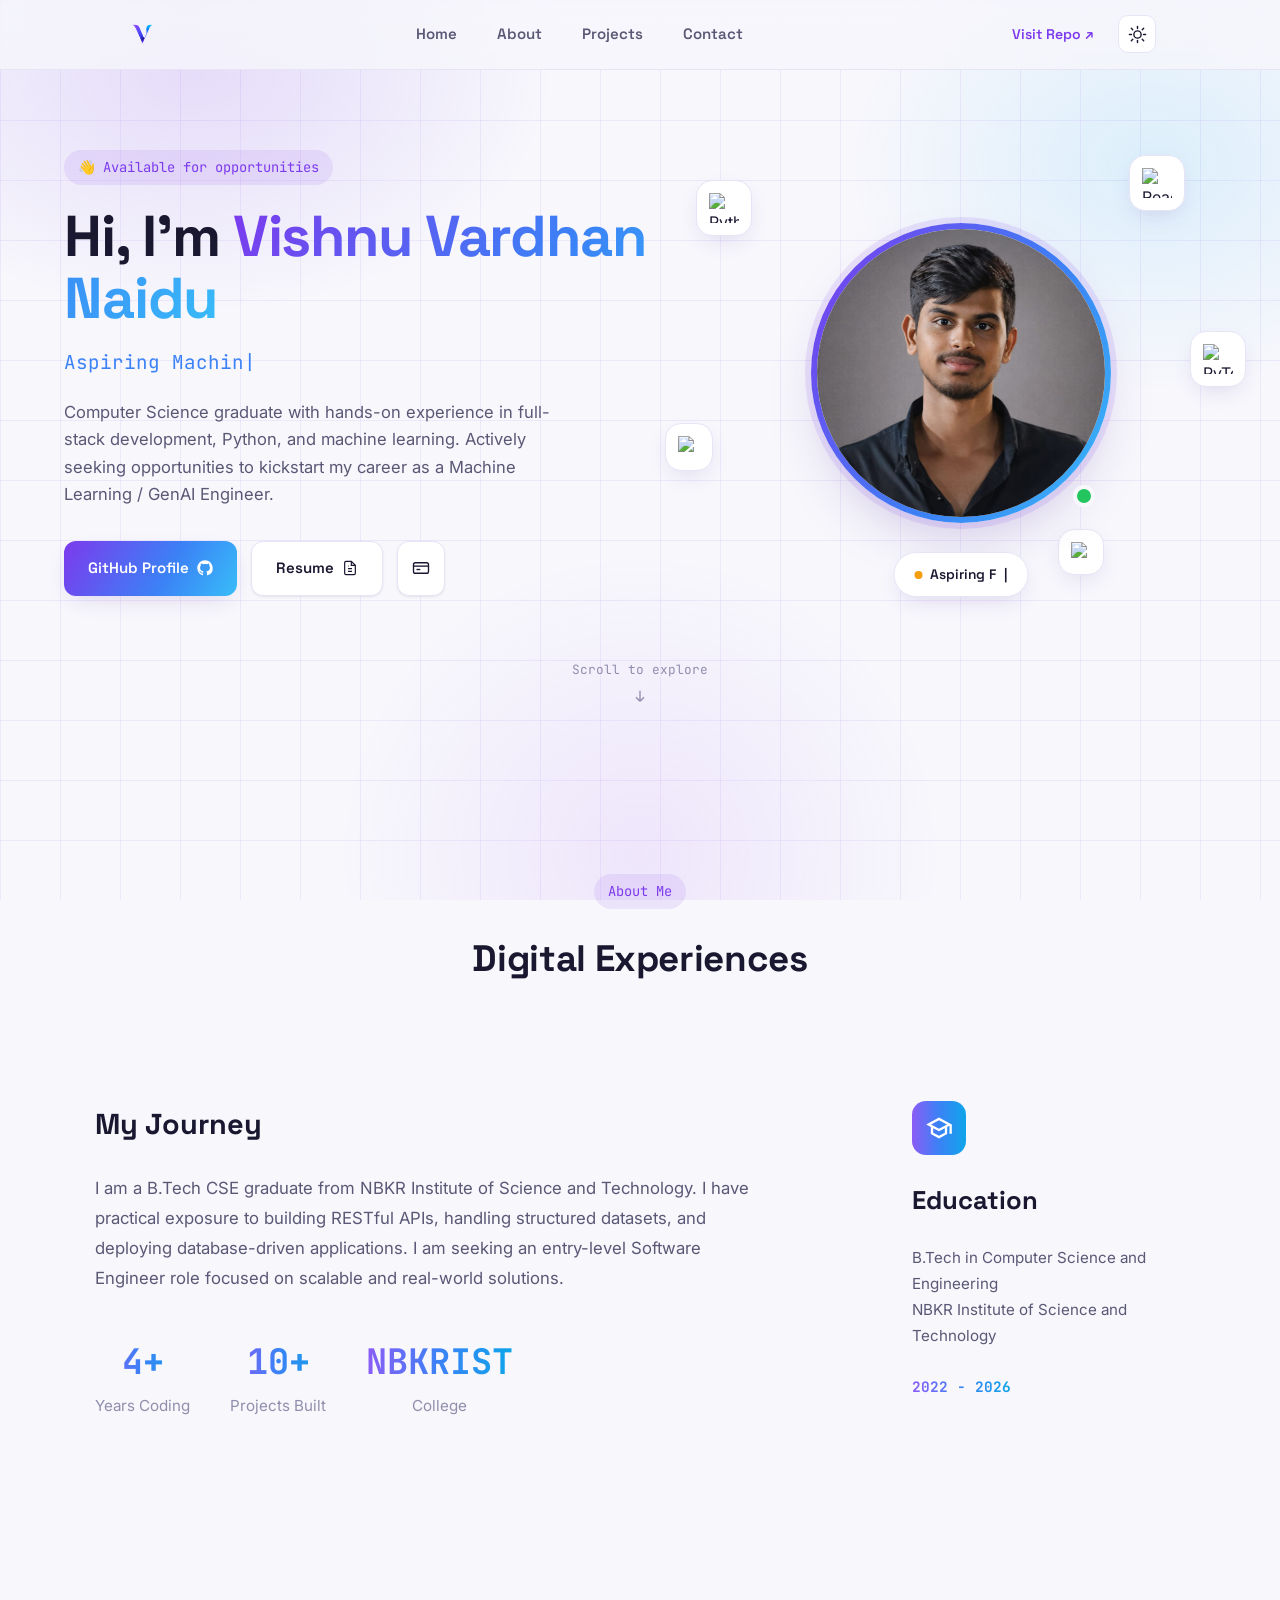
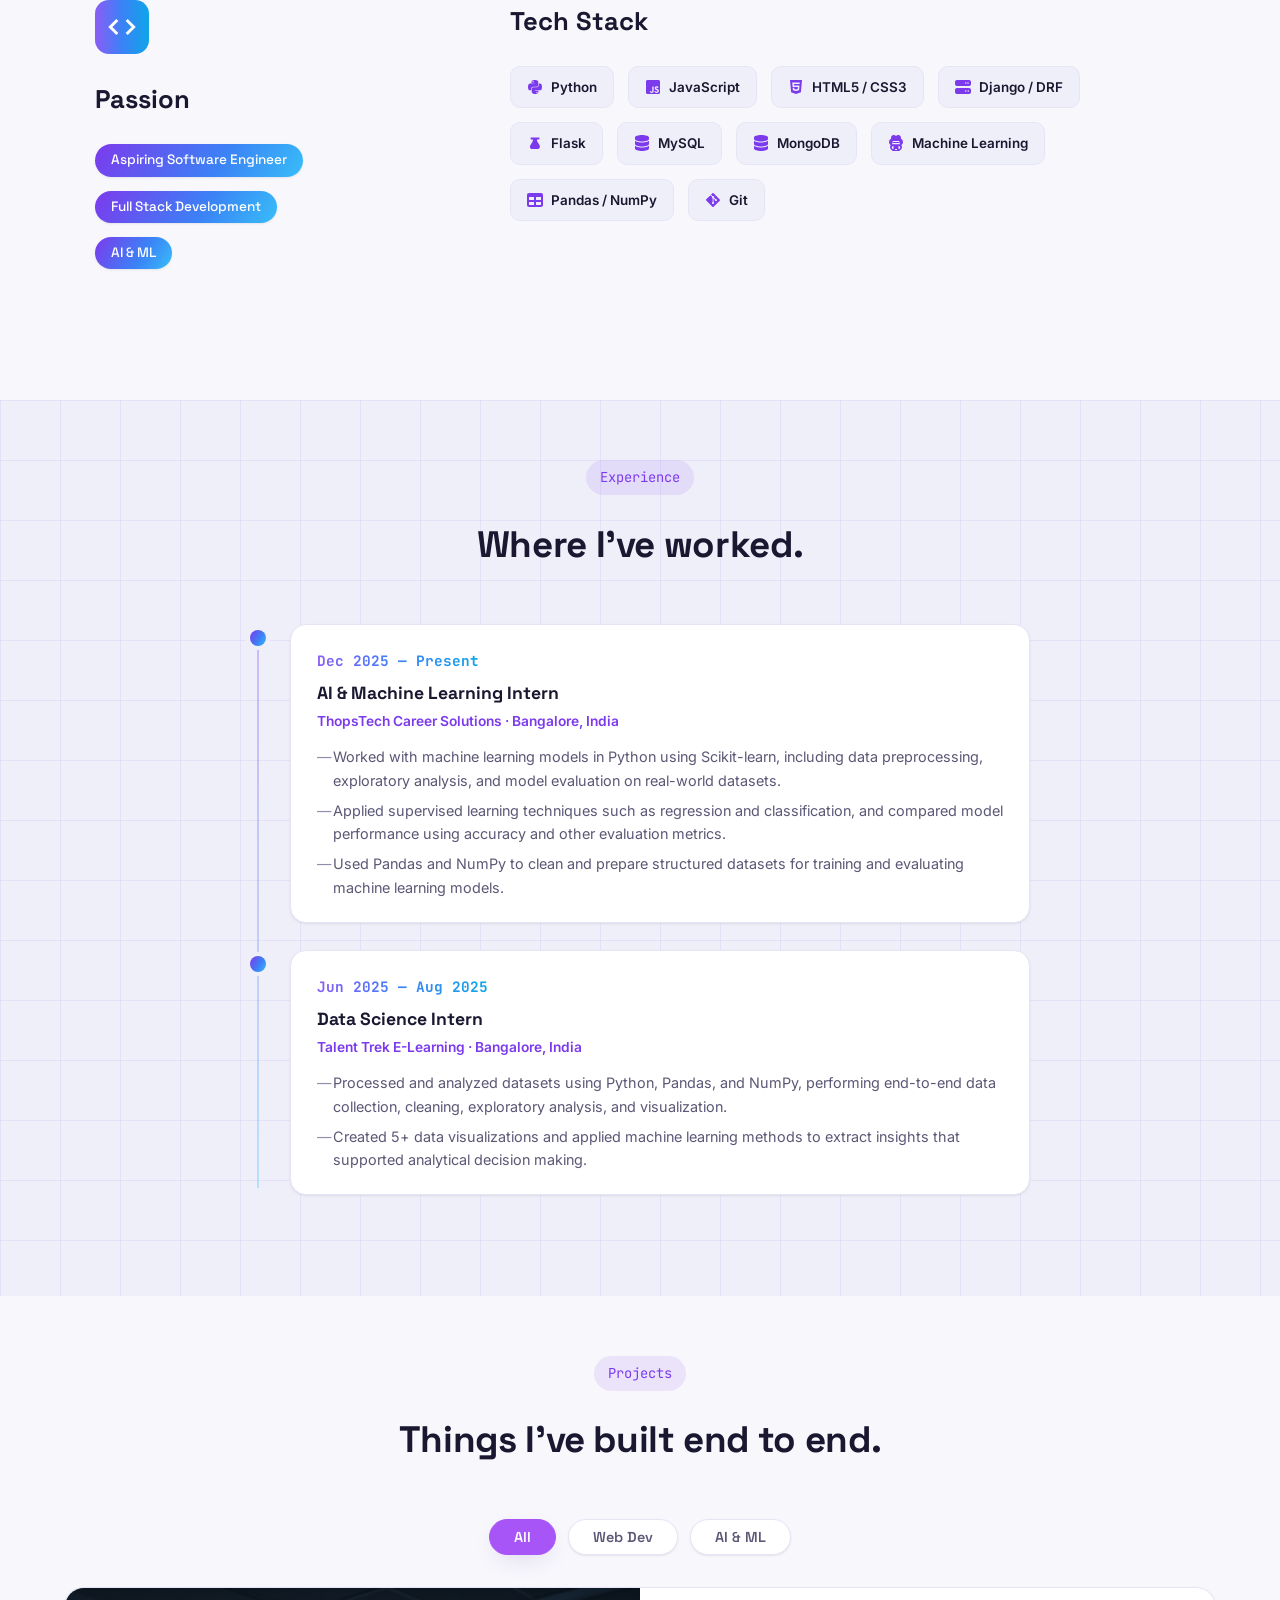
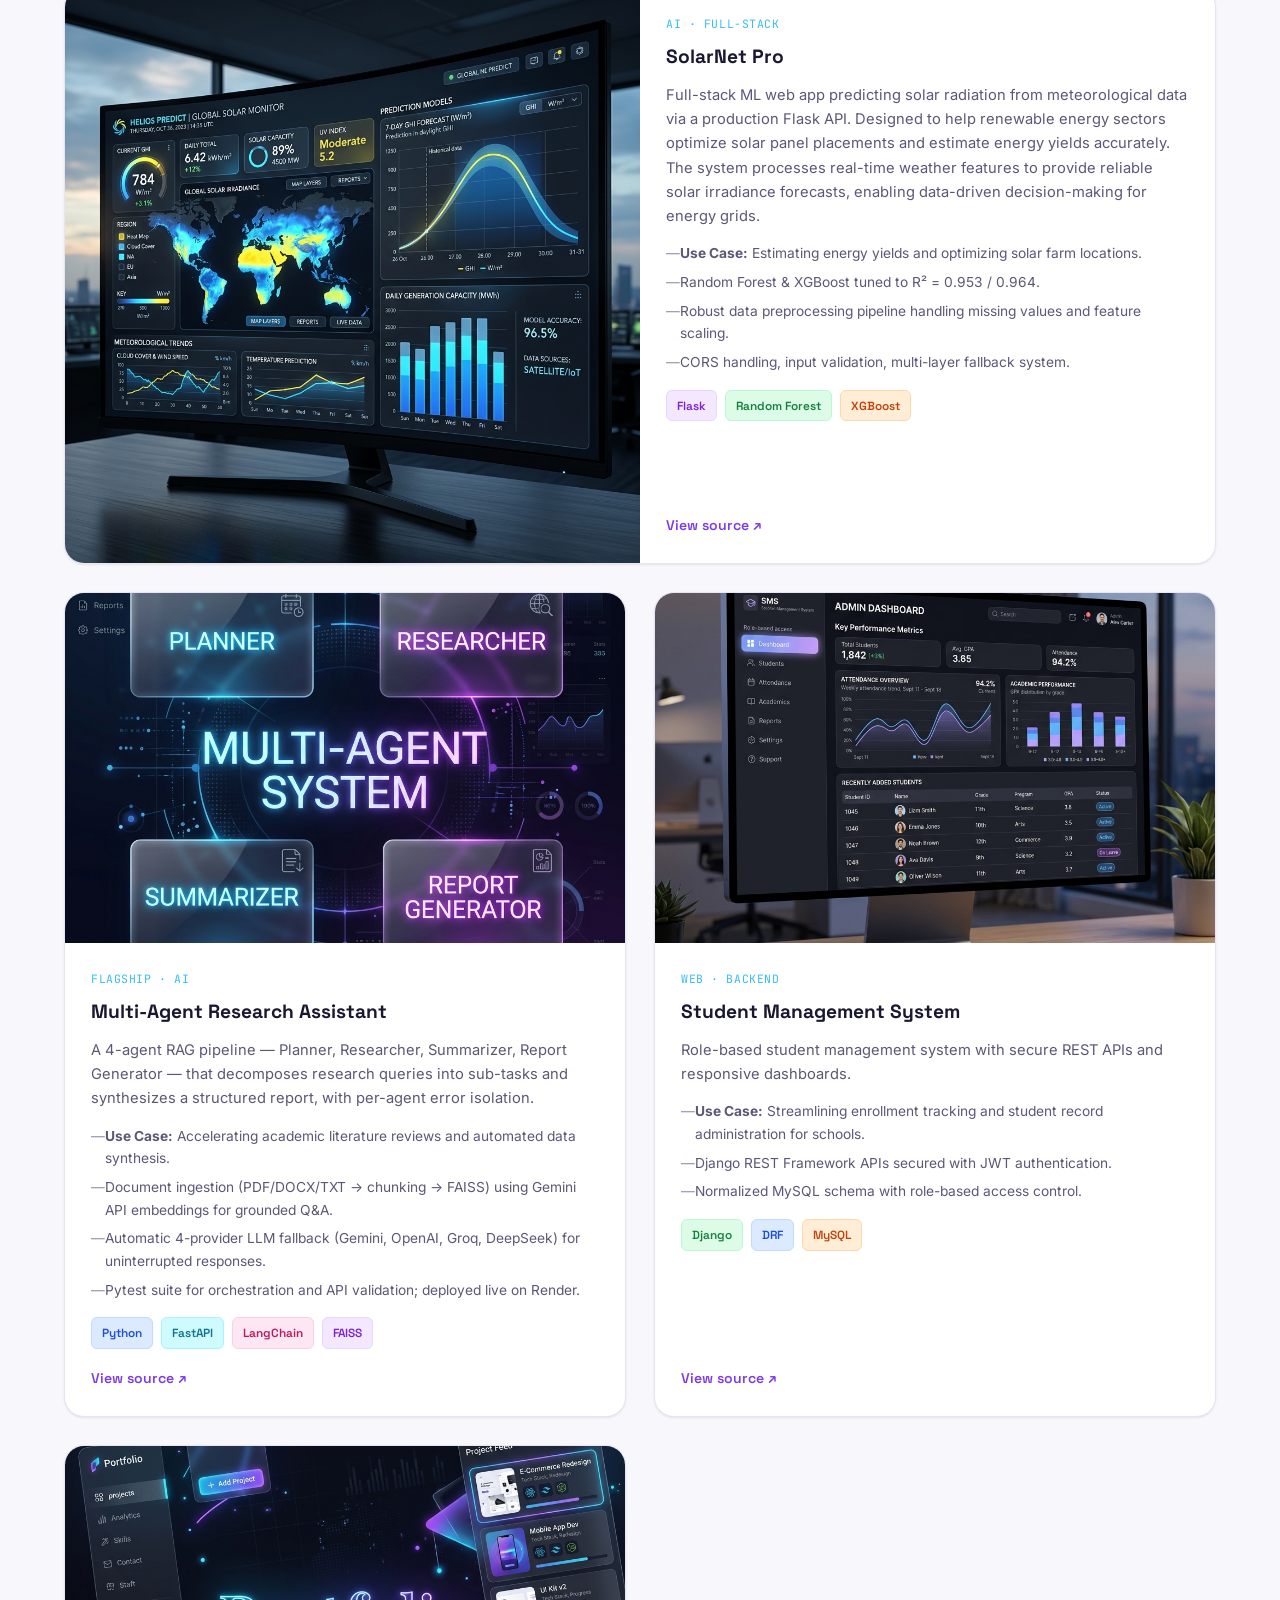
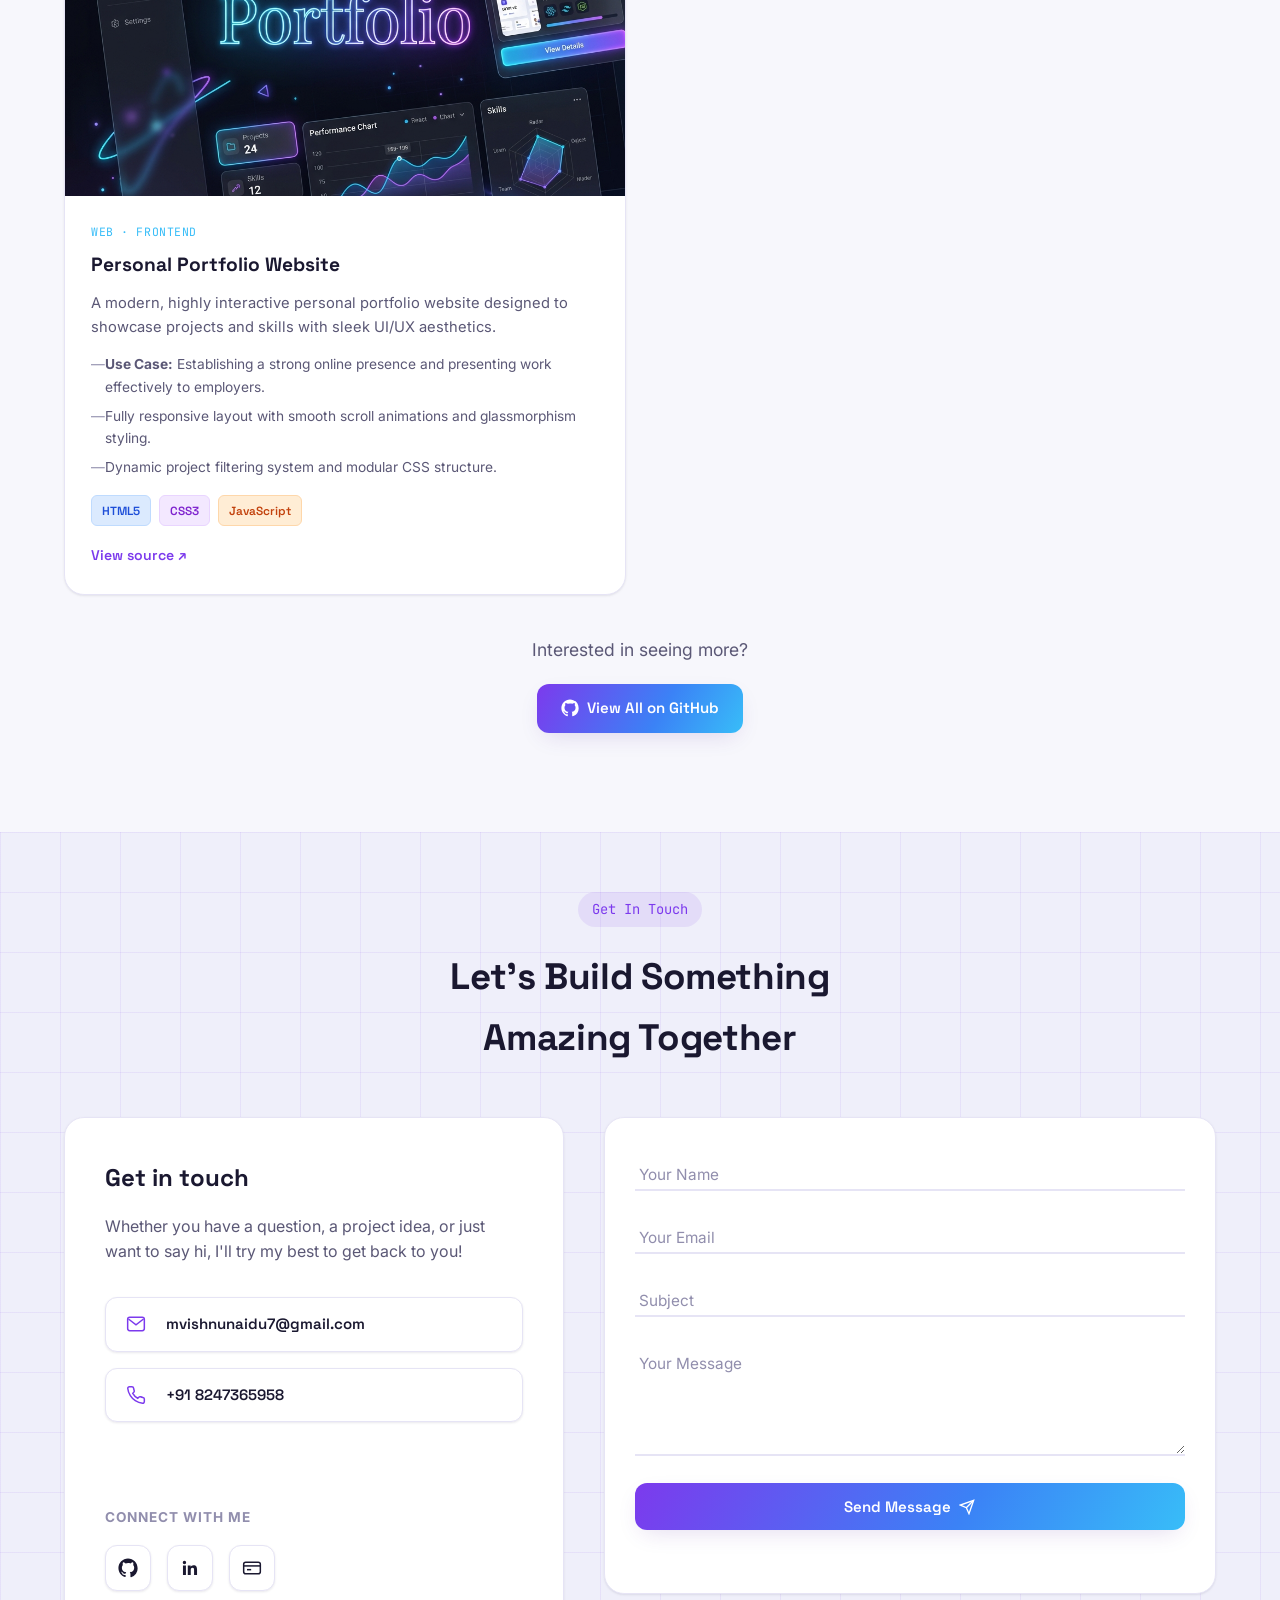
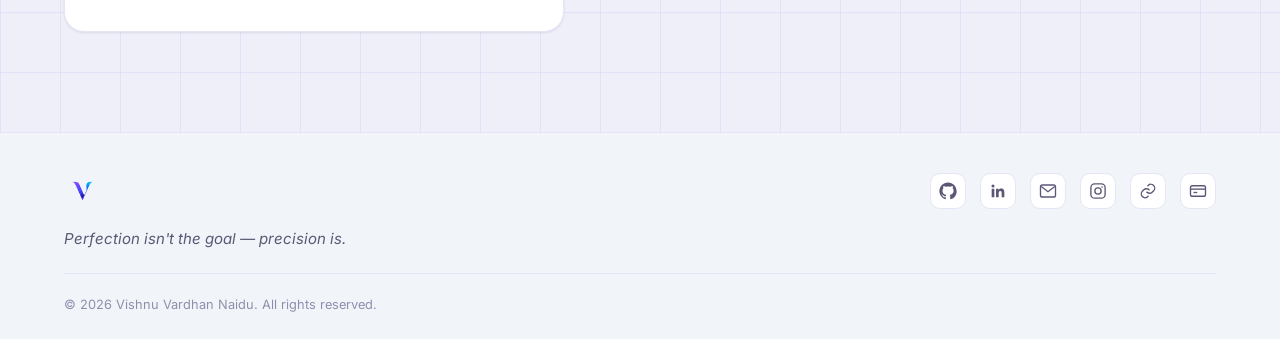
==== index.html @ 61a41e34 "style: aggressively reduce eyebrow tag size on mobile" ====
<!DOCTYPE html>
<html lang="en">
<head>
<meta charset="UTF-8">
<meta name="viewport" content="width=device-width, initial-scale=1.0, maximum-scale=1.0, user-scalable=no, viewport-fit=cover">
<title>Vishnu Vardhan Naidu's Portfolio</title>
<meta name="description" content="Muchinthala Vishnu Vardhan Naidu — B.Tech CSE graduate building applied Machine Learning and Generative AI systems.">
<link rel="icon" href="assets/img/profile.png">
<link rel="preconnect" href="https://fonts.googleapis.com">
<link rel="preconnect" href="https://fonts.gstatic.com" crossorigin>
<link href="https://fonts.googleapis.com/css2?family=Space+Grotesk:wght@500;600;700&family=Inter:wght@400;500;600;700&family=JetBrains+Mono:wght@400;500&display=swap" rel="stylesheet">
<link rel="stylesheet" href="style.css">
</head>
<body>

<!-- ===== INTRO ===== -->
<div id="intro-screen" class="intro-screen">
  <div class="intro-content">
    <img src="assets/img/v_logo.png" alt="V" class="intro-logo">
    <h1 class="intro-text">
      <span>Welcome</span>
      <span>to my</span>
      <span>portfolio.</span>
    </h1>
  </div>
</div>
<div class="mesh-bg" aria-hidden="true"></div>

<!-- ===== NAV ===== -->
<header class="nav" id="nav">
  <div class="nav-inner">
    <a href="#home" class="nav-brand">
      <img src="assets/img/v_logo.png" alt="" class="brand-logo">
    </a>
    <nav class="nav-links" id="navLinks">
      <a href="#home">Home</a>
      <a href="#about">About</a>
      <a href="#projects">Projects</a>
      <a href="#contact">Contact</a>
    </nav>
    <div class="nav-actions">
      <a href="https://github.com/mvishnunaidu" target="_blank" rel="noopener" class="nav-repo">Visit Repo ↗</a>
      <button class="theme-toggle" id="themeToggle" aria-label="Toggle dark mode">
        <svg id="iconSun" viewBox="0 0 24 24" width="19" height="19"><circle cx="12" cy="12" r="4.6" fill="none" stroke="currentColor" stroke-width="1.8"/><g stroke="currentColor" stroke-width="1.8" stroke-linecap="round"><line x1="12" y1="1.8" x2="12" y2="4.4"/><line x1="12" y1="19.6" x2="12" y2="22.2"/><line x1="4.2" y1="4.2" x2="6" y2="6"/><line x1="18" y1="18" x2="19.8" y2="19.8"/><line x1="1.8" y1="12" x2="4.4" y2="12"/><line x1="19.6" y1="12" x2="22.2" y2="12"/><line x1="4.2" y1="19.8" x2="6" y2="18"/><line x1="18" y1="6" x2="19.8" y2="4.2"/></g></svg>
      </button>
      <button class="nav-burger" id="navBurger" aria-label="Toggle menu"><span></span><span></span><span></span></button>
    </div>
  </div>
</header>

<!-- ===== HERO ===== -->
<section class="hero" id="home">
  <div class="hero-inner">
    <div class="hero-copy">
      <p class="eyebrow reveal-left">👋 Available for opportunities</p>
      <h1 class="hero-title reveal-scale">Hi, I'm <span class="grad-text">Vishnu Vardhan<br>Naidu</span></h1>
      <p class="hero-role reveal-left"><span class="typed" id="typedRole"></span><span class="caret">|</span></p>
      <p class="hero-desc reveal-scale">
        Computer Science graduate with hands-on experience in full-stack development,
        Python, and machine learning. Actively seeking opportunities to kickstart my
        career as a Machine Learning / GenAI Engineer.
      </p>
      <div class="hero-actions reveal-scale">
        <a href="https://github.com/mvishnunaidu" target="_blank" rel="noopener" class="btn btn-primary">GitHub Profile <svg viewBox="0 0 24 24" width="16" height="16" fill="currentColor"><path d="M12 .5C5.65.5.5 5.65.5 12c0 5.08 3.29 9.39 7.86 10.91.57.1.78-.25.78-.55 0-.27-.01-1.16-.02-2.1-3.2.7-3.88-1.36-3.88-1.36-.52-1.34-1.28-1.7-1.28-1.7-1.05-.72.08-.7.08-.7 1.16.08 1.77 1.19 1.77 1.19 1.03 1.77 2.7 1.26 3.36.96.1-.75.4-1.26.73-1.55-2.55-.29-5.24-1.28-5.24-5.69 0-1.26.45-2.29 1.19-3.09-.12-.29-.52-1.46.11-3.05 0 0 .97-.31 3.18 1.18a11 11 0 0 1 2.9-.39c.98 0 1.97.13 2.9.39 2.2-1.49 3.17-1.18 3.17-1.18.64 1.59.24 2.76.12 3.05.74.8 1.19 1.83 1.19 3.09 0 4.42-2.69 5.4-5.25 5.68.41.36.78 1.06.78 2.14 0 1.54-.01 2.79-.01 3.17 0 .3.2.66.79.55A10.52 10.52 0 0 0 23.5 12c0-6.35-5.15-11.5-11.5-11.5Z"/></svg></a>
        <a href="assets/vishnu_resume.pdf" target="_blank" rel="noopener" class="btn btn-secondary">Resume <svg viewBox="0 0 24 24" width="16" height="16" fill="none" stroke="currentColor" stroke-width="1.8"><path d="M14 2H6a2 2 0 0 0-2 2v16a2 2 0 0 0 2 2h12a2 2 0 0 0 2-2V8l-6-6Z"/><path d="M14 2v6h6M9 13h6M9 17h6M9 9h1"/></svg></a>
        <a href="assets/nexus-card/index.html" target="_blank" rel="noopener" class="btn btn-ghost" title="Digital contact card">
          <svg viewBox="0 0 24 24" width="18" height="18" fill="none" stroke="currentColor" stroke-width="1.8"><rect x="2" y="5" width="20" height="14" rx="2.5"/><line x1="2" y1="9.5" x2="22" y2="9.5"/><line x1="6" y1="14" x2="11" y2="14"/></svg>
        </a>
      </div>
    </div>

    <div class="hero-visual reveal-right">
      <div class="orbit-icon oi-1" title="Python"><img src="https://cdn.jsdelivr.net/gh/devicons/devicon/icons/python/python-original.svg" alt="Python"></div>
      <div class="orbit-icon oi-2" title="FastAPI"><img src="https://cdn.jsdelivr.net/gh/devicons/devicon/icons/fastapi/fastapi-original.svg" alt="FastAPI"></div>
      <div class="orbit-icon oi-3" title="React"><img src="https://cdn.jsdelivr.net/gh/devicons/devicon/icons/react/react-original.svg" alt="React"></div>
      <div class="orbit-icon oi-4" title="PyTorch"><img src="https://cdn.jsdelivr.net/gh/devicons/devicon/icons/pytorch/pytorch-original.svg" alt="PyTorch"></div>
      <div class="orbit-icon oi-5" title="JavaScript"><img src="https://cdn.jsdelivr.net/gh/devicons/devicon/icons/javascript/javascript-original.svg" alt="JavaScript"></div>

      <div class="photo-ring">
        <div class="photo-frame">
          <img src="assets/img/profile.png" alt="Muchinthala Vishnu Vardhan Naidu">
        </div>
        <span class="status-dot"></span>
      </div>
      <div class="hero-tag">
        <span class="tag-dot"></span> <span id="photoRole">Aspiring ML / GenAI Engineer</span><span class="caret">|</span>
      </div>
    </div>
  </div>
  <a href="#about" class="scroll-cue reveal"><span>Scroll to explore</span><svg viewBox="0 0 24 24" width="16" height="16" fill="none" stroke="currentColor" stroke-width="2"><path d="M12 4v16m0 0-6-6m6 6 6-6"/></svg></a>
</section>

<!-- ===== ABOUT ===== -->
<section class="section" id="about">
  <div class="section-inner" style="max-width: 1200px; padding-top: 10px;">
    <p class="eyebrow reveal-scale center">About Me</p>
    <h2 class="section-title reveal-scale" style="margin-bottom: 80px;">Digital Experiences</h2>

    <!-- Row 1 -->
    <div class="about-bento-row-1">
      
      <!-- My Journey -->
      <div class="reveal-left bento-card">
        <h3 style="font-family: var(--font-display); font-size: 1.8rem; font-weight: 700; margin-bottom: 24px;">My Journey</h3>
        <p style="color: var(--text-muted); line-height: 1.8; margin-bottom: 40px; font-size: 1.05rem;">I am a B.Tech CSE graduate from NBKR Institute of Science and Technology. I have practical exposure to building RESTful APIs, handling structured datasets, and deploying database-driven applications. I am seeking an entry-level Software Engineer role focused on scalable and real-world solutions.</p>
        <div class="journey-stats-flex">
          <div style="text-align: center;">
            <span class="about-gradient-text">4+</span>
            <span style="font-size: .95rem; color: var(--text-faint);">Years Coding</span>
          </div>
          <div style="text-align: center;">
            <span class="about-gradient-text">10+</span>
            <span style="font-size: .95rem; color: var(--text-faint);">Projects Built</span>
          </div>
          <div style="text-align: center;">
            <span class="about-gradient-text">NBKRIST</span>
            <span style="font-size: .95rem; color: var(--text-faint);">College</span>
          </div>
        </div>
      </div>

      <!-- Education -->
      <div class="reveal-right bento-card" style="position: relative;">
        <div class="about-gradient-bg" style="width: 54px; height: 54px; border-radius: 14px; display: flex; align-items: center; justify-content: center; margin-bottom: 24px;">
          <svg viewBox="0 0 24 24" width="28" height="28" fill="currentColor"><path d="M12 3L1 9l4 2.18v6L12 21l7-3.82v-6l2-1.09V17h2V9L12 3zm6.82 6L12 12.72 5.18 9 12 5.28 18.82 9zM17 15.99l-5 2.73-5-2.73v-3.72L12 14.72l5-2.45v3.72z"/></svg>
        </div>
        <h3 style="font-family: var(--font-display); font-size: 1.6rem; font-weight: 700; margin-bottom: 24px;">Education</h3>
        <p style="color: var(--text-muted); line-height: 1.7; margin-bottom: 24px; font-size: .95rem; max-width: 280px;">B.Tech in Computer Science and Engineering<br>NBKR Institute of Science and Technology</p>
        <span style="font-family: var(--font-mono); font-size: .9rem; font-weight: 700; background: linear-gradient(to right, #8B5CF6, #3B82F6, #0EA5E9); -webkit-background-clip: text; -webkit-text-fill-color: transparent; background-clip: text; color: transparent;">2022 - 2026</span>
      </div>

    </div>

    <!-- Row 2 -->
    <div class="about-bento-row-2">
      
      <!-- Passion -->
      <div class="reveal-left bento-card">
        <div class="about-gradient-bg" style="width: 54px; height: 54px; border-radius: 14px; display: flex; align-items: center; justify-content: center; margin-bottom: 24px;">
          <svg viewBox="0 0 24 24" width="28" height="28" fill="none" stroke="currentColor" stroke-width="2.5"><path d="m8 6-6 6 6 6M16 6l6 6-6 6"/></svg>
        </div>
        <h3 style="font-family: var(--font-display); font-size: 1.6rem; font-weight: 700; margin-bottom: 24px;">Passion</h3>
        <div style="display: flex; flex-direction: column; gap: 14px; align-items: flex-start;">
          <span class="passion-tag">Aspiring Software Engineer</span>
          <span class="passion-tag">Full Stack Development</span>
          <span class="passion-tag">AI &amp; ML</span>
        </div>
      </div>

      <!-- Tech Stack -->
      <div class="reveal-right bento-card">
        <h3 style="font-family: var(--font-display); font-size: 1.6rem; font-weight: 700; margin-bottom: 24px;">Tech Stack</h3>
        <div style="display: flex; flex-wrap: wrap; gap: 14px;">
          <span class="tech-badge"><svg viewBox="0 0 448 512" width="16" height="16" fill="currentColor"><path d="M439.8 200.5c-7.7-30.9-22.3-54.2-53.4-54.2h-40.1v47.4c0 36.8-31.2 67.8-66.8 67.8H172.7c-29.2 0-53.4 25-53.4 54.3v101.8c0 29 25.2 46 53.4 54.3 33.8 9.9 66.3 11.7 106.8 0 26.9-7.8 53.4-23.5 53.4-54.3v-40.7H226.2v-13.6h160.2c31.1 0 42.6-21.7 53.4-54.2 11.2-33.5 10.7-65.7 0-108.6zM286.2 404c11.1 0 20.1 9.1 20.1 20.3 0 11.3-9 20.4-20.1 20.4-11 0-20.1-9.2-20.1-20.4 .1-11.3 9.1-20.3 20.1-20.3zM167.8 248.1h106.8c29.7 0 53.4-24.5 53.4-54.3V91.9c0-29-24.4-50.7-53.4-55.6-35.8-5.9-74.7-5.6-106.8 .1-45.2 8-53.4 24.7-53.4 55.6v40.7h106.9v13.6h-147c-31.1 0-58.3 18.7-66.8 54.2-9.8 40.7-10.2 66.1 0 108.6 7.6 31.6 25.7 54.2 56.8 54.2H101v-48.8c0-35.3 30.5-66.4 66.8-66.4zm-6.7-142.6c-11.1 0-20.1-9.1-20.1-20.3 .1-11.3 9-20.4 20.1-20.4 11 0 20.1 9.2 20.1 20.4s-9 20.3-20.1 20.3z"/></svg>Python</span>
          <span class="tech-badge"><svg viewBox="0 0 448 512" width="16" height="16" fill="currentColor"><path d="M400 32H48C21.5 32 0 53.5 0 80v352c0 26.5 21.5 48 48 48h352c26.5 0 48-21.5 48-48V80c0-26.5-21.5-48-48-48zM243.8 381.4c0 43.6-25.6 63.5-62.9 63.5-33.7 0-53.2-17.4-63.2-38.5l34.3-20.7c6.6 11.7 12.6 21.6 27.1 21.6 13.8 0 22.6-5.4 22.6-26.5V237.7h42.1v143.7zm99.6 63.5c-39.1 0-64.4-18.6-76.7-43l34.3-19.8c9 14.7 20.8 25.6 41.5 25.6 17.4 0 28.6-8.7 28.6-20.8 0-14.4-11.4-19.5-30.7-28l-10.5-4.5c-30.4-12.9-50.5-29.2-50.5-63.5 0-31.6 24.1-55.6 61.6-55.6 26.8 0 46 9.3 59.8 33.7L368 290c-7.2-12.9-15-18-27.1-18-12.3 0-20.1 7.8-20.1 18 0 12.6 7.8 17.7 25.9 25.6l10.5 4.5c35.8 15.3 55.9 31 55.9 66.2 0 37.8-29.8 58.6-69.7 58.6z"/></svg>JavaScript</span>
          <span class="tech-badge"><svg viewBox="0 0 384 512" width="16" height="16" fill="currentColor"><path d="M0 32l34.9 395.8L191.5 480l157.6-52.2L384 32H0zm308.2 127.9H124.4l4.1 49.4h175.6l-13.6 148.4-97.9 27v.3h-1.1l-98.7-27.3-6-75.8h47.7L138 320l53.5 14.5 53.7-14.5 6-62.2H84.3L71.5 112.2h241.1l-4.4 47.7z"/></svg>HTML5 / CSS3</span>
          <span class="tech-badge"><svg viewBox="0 0 512 512" width="16" height="16" fill="currentColor"><path d="M64 32C28.7 32 0 60.7 0 96v64c0 35.3 28.7 64 64 64H448c35.3 0 64-28.7 64-64V96c0-35.3-28.7-64-64-64H64zm280 72a24 24 0 1 1 0 48 24 24 0 1 1 0-48zm48 24a24 24 0 1 1 48 0 24 24 0 1 1 -48 0zM64 288c-35.3 0-64 28.7-64 64v64c0 35.3 28.7 64 64 64H448c35.3 0 64-28.7 64-64V352c0-35.3-28.7-64-64-64H64zm280 72a24 24 0 1 1 0 48 24 24 0 1 1 0-48zm56 24a24 24 0 1 1 48 0 24 24 0 1 1 -48 0z"/></svg>Django / DRF</span>
          <span class="tech-badge"><svg viewBox="0 0 448 512" width="16" height="16" fill="currentColor"><path d="M288 144v45.1l82.7 137.9c13.7 22.8 15.6 51 5.3 75.3S347.1 448 320 448H128c-27.1 0-50.6-14.7-60.9-39.7s-8.4-52.5 5.3-75.3L155.2 189.1V144H112c-17.7 0-32-14.3-32-32s14.3-32 32-32h52.8 118.4H336c17.7 0 32 14.3 32 32s-14.3 32-32 32h-48z"/></svg>Flask</span>
          <span class="tech-badge"><svg viewBox="0 0 448 512" width="16" height="16" fill="currentColor"><path d="M448 80v48c0 44.2-100.3 80-224 80S0 172.2 0 128V80C0 35.8 100.3 0 224 0S448 35.8 448 80zM393.2 214.7c20.8-7.4 39.9-16.9 54.8-28.6V288c0 44.2-100.3 80-224 80S0 332.2 0 288V186.1c14.9 11.8 34 21.2 54.8 28.6C99.7 230.7 159.5 240 224 240s124.3-9.3 169.2-25.3zM0 346.1c14.9 11.8 34 21.2 54.8 28.6C99.7 390.7 159.5 400 224 400s124.3-9.3 169.2-25.3c20.8-7.4 39.9-16.9 54.8-28.6V432c0 44.2-100.3 80-224 80S0 476.2 0 432V346.1z"/></svg>MySQL</span>
          <span class="tech-badge"><svg viewBox="0 0 448 512" width="16" height="16" fill="currentColor"><path d="M448 80v48c0 44.2-100.3 80-224 80S0 172.2 0 128V80C0 35.8 100.3 0 224 0S448 35.8 448 80zM393.2 214.7c20.8-7.4 39.9-16.9 54.8-28.6V288c0 44.2-100.3 80-224 80S0 332.2 0 288V186.1c14.9 11.8 34 21.2 54.8 28.6C99.7 230.7 159.5 240 224 240s124.3-9.3 169.2-25.3zM0 346.1c14.9 11.8 34 21.2 54.8 28.6C99.7 390.7 159.5 400 224 400s124.3-9.3 169.2-25.3c20.8-7.4 39.9-16.9 54.8-28.6V432c0 44.2-100.3 80-224 80S0 476.2 0 432V346.1z"/></svg>MongoDB</span>
          <span class="tech-badge"><svg viewBox="0 0 512 512" width="16" height="16" fill="currentColor"><path d="M184 0c30.9 0 58.1 17.3 72 43.1C270 17.3 297.1 0 328 0c48.6 0 88 39.4 88 88c0 11.1-2.1 21.7-5.9 31.5C450.7 135 480 174.9 480 224c0 40-21.8 74.8-54 94.6C437.5 334.3 448 355.9 448 384c0 41.5-22.4 77.8-55.5 96.6C383.1 498.4 360 512 334 512H178c-26 0-49.1-13.6-58.5-31.4C86.4 461.8 64 425.5 64 384c0-28.1 10.5-49.7 22-65.4C53.8 298.8 32 264 32 224c0-49.1 29.3-89 69.9-104.5C98.1 109.7 96 99.1 96 88C96 39.4 135.4 0 184 0zM224 448v32h64V448H224zm-48-96h-8c-26.5 0-48 21.5-48 48s21.5 48 48 48h8V352zm160 0v96h8c26.5 0 48-21.5 48-48s-21.5-48-48-48h-8zm10-128H166c-16.6 0-30 13.4-30 30v42h240v-42c0-16.6-13.4-30-30-30zM368 224c0-17.7-14.3-32-32-32H176c-17.7 0-32 14.3-32 32s14.3 32 32 32H336c17.7 0 32-14.3 32-32z"/></svg>Machine Learning</span>
          <span class="tech-badge"><svg viewBox="0 0 512 512" width="16" height="16" fill="currentColor"><path d="M64 256V160H224v96H64zm0 64H224v96H64V320zm224 96V320H448v96H288zM448 256H288V160H448v96zM64 32C28.7 32 0 60.7 0 96V416c0 35.3 28.7 64 64 64H448c35.3 0 64-28.7 64-64V96c0-35.3-28.7-64-64-64H64z"/></svg>Pandas / NumPy</span>
          <span class="tech-badge"><svg viewBox="0 0 448 512" width="16" height="16" fill="currentColor"><path d="M439.55 236.05L244 40.45a28.87 28.87 0 0 0-40.81 0l-40.66 40.63 51.52 51.52c27.06-9.14 52.68 16.77 43.39 43.68l49.66 49.66c34.23-11.8 61.18 31 35.47 56.69-26.49 26.49-70.21-2.87-56-37.34L240.22 199v121.85c25.3 12.54 22.26 41.85 9.08 55a34.34 34.34 0 0 1-48.55 0c-17.57-17.6-11.07-46.91 11.25-56v-123c-20.8-8.51-24.6-30.74-18.64-45L142.57 101 8.45 235.14a28.86 28.86 0 0 0 0 40.81l195.61 195.6a28.86 28.86 0 0 0 40.8 0l194.69-194.69a28.86 28.86 0 0 0 0-40.81z"/></svg>Git</span>
        </div>
      </div>

    </div>
  </div>
</section>

<!-- ===== EXPERIENCE ===== -->
<section class="section section-alt" id="experience" style="padding-top: 60px;">
  <div class="section-inner">
    <p class="eyebrow reveal-scale center">Experience</p>
    <h2 class="section-title reveal-scale center">Where I've worked.</h2>
    <div class="timeline">
      <div class="timeline-item reveal-left">
        <div class="timeline-dot"></div>
        <div class="timeline-card">
          <span class="timeline-when">Dec 2025 — Present</span>
          <h3>AI &amp; Machine Learning Intern</h3>
          <p class="timeline-org">ThopsTech Career Solutions · Bangalore, India</p>
          <ul>
            <li>Worked with machine learning models in Python using Scikit-learn, including data preprocessing, exploratory analysis, and model evaluation on real-world datasets.</li>
            <li>Applied supervised learning techniques such as regression and classification, and compared model performance using accuracy and other evaluation metrics.</li>
            <li>Used Pandas and NumPy to clean and prepare structured datasets for training and evaluating machine learning models.</li>
          </ul>
        </div>
      </div>
      <div class="timeline-item reveal-right">
        <div class="timeline-dot"></div>
        <div class="timeline-card">
          <span class="timeline-when">Jun 2025 — Aug 2025</span>
          <h3>Data Science Intern</h3>
          <p class="timeline-org">Talent Trek E-Learning · Bangalore, India</p>
          <ul>
            <li>Processed and analyzed datasets using Python, Pandas, and NumPy, performing end-to-end data collection, cleaning, exploratory analysis, and visualization.</li>
            <li>Created 5+ data visualizations and applied machine learning methods to extract insights that supported analytical decision making.</li>
          </ul>
        </div>
      </div>
    </div>
  </div>
</section>

<!-- ===== PROJECTS ===== -->
<section class="section" id="projects" style="padding-top: 60px;">
  <div class="section-inner">
    <p class="eyebrow reveal-scale center">Projects</p>
    <h2 class="section-title reveal-scale center">Things I've built end to end.</h2>

    <div class="project-filters reveal-scale center" style="display: flex; justify-content: center; gap: 12px; margin-bottom: 32px;">
      <button class="filter-btn active" data-filter="all">All</button>
      <button class="filter-btn" data-filter="web">Web Dev</button>
      <button class="filter-btn" data-filter="ai">AI & ML</button>
    </div>

    <div class="project-grid compact-mobile">
      <div class="project-card reveal-scale featured" data-category="ai" id="solarnet-card">
        <div class="project-media"><img src="assets/projects/solarnet.png" alt="SolarNet Pro" loading="lazy"></div>
        <div class="project-body">
          <span class="project-tag">ai · full-stack</span>
          <h3>SolarNet Pro</h3>
          <p>Full-stack ML web app predicting solar radiation from meteorological data via a production Flask API. Designed to help renewable energy sectors optimize solar panel placements and estimate energy yields accurately. The system processes real-time weather features to provide reliable solar irradiance forecasts, enabling data-driven decision-making for energy grids.</p>
          <ul class="project-points">
            <li><strong>Use Case:</strong> Estimating energy yields and optimizing solar farm locations.</li>
            <li>Random Forest &amp; XGBoost tuned to R² = 0.953 / 0.964.</li>
            <li>Robust data preprocessing pipeline handling missing values and feature scaling.</li>
            <li>CORS handling, input validation, multi-layer fallback system.</li>
          </ul>
          <div class="project-stack"><span class="skill-purple">Flask</span><span class="skill-green">Random Forest</span><span class="skill-orange">XGBoost</span></div>
          <a href="https://github.com/mvishnunaidu/SolarNet_Pro.git" target="_blank" rel="noopener" class="project-link">View source ↗</a>
        </div>
      </div>

      <div class="project-card reveal-scale" data-category="ai">
        <div class="project-media"><img src="assets/projects/multiagent.png" alt="Multi-Agent Research Assistant" loading="lazy"></div>
        <div class="project-body">
          <span class="project-tag">flagship · ai</span>
          <h3>Multi-Agent Research Assistant</h3>
          <p>A 4-agent RAG pipeline — Planner, Researcher, Summarizer, Report Generator — that decomposes research queries into sub-tasks and synthesizes a structured report, with per-agent error isolation.</p>
          <ul class="project-points">
            <li><strong>Use Case:</strong> Accelerating academic literature reviews and automated data synthesis.</li>
            <li>Document ingestion (PDF/DOCX/TXT → chunking → FAISS) using Gemini API embeddings for grounded Q&amp;A.</li>
            <li>Automatic 4-provider LLM fallback (Gemini, OpenAI, Groq, DeepSeek) for uninterrupted responses.</li>
            <li>Pytest suite for orchestration and API validation; deployed live on Render.</li>
          </ul>
          <div class="project-stack"><span class="skill-blue">Python</span><span class="skill-cyan">FastAPI</span><span class="skill-pink">LangChain</span><span class="skill-purple">FAISS</span></div>
          <a href="https://github.com/mvishnunaidu/multi-agent-research-assistant.git" target="_blank" rel="noopener" class="project-link">View source ↗</a>
        </div>
      </div>

      <div class="project-card reveal-scale" data-category="web">
        <div class="project-media"><img src="assets/projects/student.png" alt="Student Management System" loading="lazy"></div>
        <div class="project-body">
          <span class="project-tag">web · backend</span>
          <h3>Student Management System</h3>
          <p>Role-based student management system with secure REST APIs and responsive dashboards.</p>
          <ul class="project-points">
            <li><strong>Use Case:</strong> Streamlining enrollment tracking and student record administration for schools.</li>
            <li>Django REST Framework APIs secured with JWT authentication.</li>
            <li>Normalized MySQL schema with role-based access control.</li>
          </ul>
          <div class="project-stack"><span class="skill-green">Django</span><span class="skill-blue">DRF</span><span class="skill-orange">MySQL</span></div>
          <a href="https://github.com/mvishnunaidu/student-management-system.git" target="_blank" rel="noopener" class="project-link">View source ↗</a>
        </div>
      </div>

      <div class="project-card reveal-scale" data-category="web">
        <div class="project-media"><img src="assets/projects/portfolio.png" alt="Personal Portfolio" loading="lazy"></div>
        <div class="project-body">
          <span class="project-tag">web · frontend</span>
          <h3>Personal Portfolio Website</h3>
          <p>A modern, highly interactive personal portfolio website designed to showcase projects and skills with sleek UI/UX aesthetics.</p>
          <ul class="project-points">
            <li><strong>Use Case:</strong> Establishing a strong online presence and presenting work effectively to employers.</li>
            <li>Fully responsive layout with smooth scroll animations and glassmorphism styling.</li>
            <li>Dynamic project filtering system and modular CSS structure.</li>
          </ul>
          <div class="project-stack"><span class="skill-blue">HTML5</span><span class="skill-purple">CSS3</span><span class="skill-orange">JavaScript</span></div>
          <a href="https://github.com/mvishnunaidu/portfolio-vishnu" target="_blank" rel="noopener" class="project-link">View source ↗</a>
        </div>
      </div>
    </div>
    
    <div class="view-more-container">
      <button id="viewMoreProjectsBtn" class="btn btn-secondary">View More Projects <svg viewBox="0 0 24 24" width="16" height="16" fill="none" stroke="currentColor" stroke-width="2"><path d="M6 9l6 6 6-6"/></svg></button>
    </div>

    <div class="projects-more reveal-scale center" style="margin-top: 40px; text-align: center;">
      <p style="color: var(--text-muted); font-size: 1.1rem; margin-bottom: 20px;">Interested in seeing more?</p>
      <a href="https://github.com/mvishnunaidu" target="_blank" rel="noopener" class="btn btn-primary" style="padding: 12px 24px; border-radius: 12px; font-weight: 600;">
        <svg viewBox="0 0 24 24" width="18" height="18" fill="currentColor"><path d="M12 .5C5.65.5.5 5.65.5 12c0 5.08 3.29 9.39 7.86 10.91.57.1.78-.25.78-.55 0-.27-.01-1.16-.02-2.1-3.2.7-3.88-1.36-3.88-1.36-.52-1.34-1.28-1.7-1.28-1.7-1.05-.72.08-.7.08-.7 1.16.08 1.77 1.19 1.77 1.19 1.03 1.77 2.7 1.26 3.36.96.1-.75.4-1.26.73-1.55-2.55-.29-5.24-1.28-5.24-5.69 0-1.26.45-2.29 1.19-3.09-.12-.29-.52-1.46.11-3.05 0 0 .97-.31 3.18 1.18a11 11 0 0 1 2.9-.39c.98 0 1.97.13 2.9.39 2.2-1.49 3.17-1.18 3.17-1.18.64 1.59.24 2.76.12 3.05.74.8 1.19 1.83 1.19 3.09 0 4.42-2.69 5.4-5.25 5.68.41.36.78 1.06.78 2.14 0 1.54-.01 2.79-.01 3.17 0 .3.2.66.79.55A10.52 10.52 0 0 0 23.5 12c0-6.35-5.15-11.5-11.5-11.5Z"/></svg>
        View All on GitHub
      </a>
    </div>
  </div>
</section>


<!-- ===== CONTACT ===== -->
<section class="section section-alt section-contact" id="contact" style="padding-top: 60px;">
  <div class="section-inner">
    <p class="eyebrow reveal-scale center">Get In Touch</p>
    <h2 class="section-title reveal-scale center">Let’s Build Something<br>Amazing Together</h2>

    <div class="contact-layout">
      <div class="contact-info-col reveal-left bento-card" style="display: flex; flex-direction: column; justify-content: space-between; padding: 40px; height: 100%;">
        <div>
          <h3 style="font-family: var(--font-display); font-size: 1.5rem; margin-bottom: 16px;">Get in touch</h3>
          <p style="color: var(--text-muted); margin-bottom: 32px; line-height: 1.6;">Whether you have a question, a project idea, or just want to say hi, I'll try my best to get back to you!</p>
          <div class="contact-actions" style="gap: 16px; width: 100%;">
            <a href="mailto:mvishnunaidu7@gmail.com" class="btn btn-secondary" style="width: 100%; justify-content: flex-start; padding: 14px 20px;">
              <svg viewBox="0 0 24 24" width="20" height="20" fill="none" stroke="currentColor" stroke-width="1.8" style="margin-right: 12px; color: var(--violet);"><rect x="2" y="4" width="20" height="16" rx="2.5"/><path d="m3 6 9 7 9-7"/></svg>
              mvishnunaidu7@gmail.com
            </a>
            <a href="tel:+918247365958" class="btn btn-secondary" style="width: 100%; justify-content: flex-start; padding: 14px 20px;">
              <svg viewBox="0 0 24 24" width="20" height="20" fill="none" stroke="currentColor" stroke-width="1.8" style="margin-right: 12px; color: var(--violet);"><path d="M22 16.92v3a2 2 0 0 1-2.18 2 19.79 19.79 0 0 1-8.63-3.07 19.5 19.5 0 0 1-6-6 19.79 19.79 0 0 1-3.07-8.67A2 2 0 0 1 4.11 2h3a2 2 0 0 1 2 1.72 12.84 12.84 0 0 0 .7 2.81 2 2 0 0 1-.45 2.11L8.09 9.91a16 16 0 0 0 6 6l1.27-1.27a2 2 0 0 1 2.11-.45 12.84 12.84 0 0 0 2.81.7A2 2 0 0 1 22 16.92z"/></svg>
              +91 8247365958
            </a>
          </div>
        </div>
        
        <div style="margin-top: 40px;">
          <h4 style="font-size: .85rem; text-transform: uppercase; letter-spacing: 1px; color: var(--text-faint); margin-bottom: 16px;">Connect with me</h4>
          <div class="contact-socials" style="gap: 16px; flex-wrap: wrap;">
            <a href="https://github.com/mvishnunaidu" target="_blank" rel="noopener" class="btn btn-ghost" style="padding: 12px; border-radius: 12px;" aria-label="GitHub">
              <svg viewBox="0 0 24 24" width="20" height="20" fill="currentColor"><path d="M12 .5C5.65.5.5 5.65.5 12c0 5.08 3.29 9.39 7.86 10.91.57.1.78-.25.78-.55 0-.27-.01-1.16-.02-2.1-3.2.7-3.88-1.36-3.88-1.36-.52-1.34-1.28-1.7-1.28-1.7-1.05-.72.08-.7.08-.7 1.16.08 1.77 1.19 1.77 1.19 1.03 1.77 2.7 1.26 3.36.96.1-.75.4-1.26.73-1.55-2.55-.29-5.24-1.28-5.24-5.69 0-1.26.45-2.29 1.19-3.09-.12-.29-.52-1.46.11-3.05 0 0 .97-.31 3.18 1.18a11 11 0 0 1 2.9-.39c.98 0 1.97.13 2.9.39 2.2-1.49 3.17-1.18 3.17-1.18.64 1.59.24 2.76.12 3.05.74.8 1.19 1.83 1.19 3.09 0 4.42-2.69 5.4-5.25 5.68.41.36.78 1.06.78 2.14 0 1.54-.01 2.79-.01 3.17 0 .3.2.66.79.55A10.52 10.52 0 0 0 23.5 12c0-6.35-5.15-11.5-11.5-11.5Z"/></svg>
            </a>
            <a href="https://linkedin.com/in/vishnu-muchinthala" target="_blank" rel="noopener" class="btn btn-ghost" style="padding: 12px; border-radius: 12px;" aria-label="LinkedIn">
              <svg viewBox="0 0 24 24" width="20" height="20" fill="currentColor"><path d="M20.45 20.45h-3.56v-5.57c0-1.33-.03-3.04-1.85-3.04-1.86 0-2.14 1.45-2.14 2.94v5.67H9.34V9h3.41v1.56h.05c.48-.9 1.64-1.85 3.38-1.85 3.61 0 4.28 2.38 4.28 5.47v6.27ZM5.34 7.43a2.06 2.06 0 1 1 0-4.12 2.06 2.06 0 0 1 0 4.12ZM7.12 20.45H3.56V9h3.56v11.45Z"/></svg>
            </a>
            <a href="assets/nexus-card/index.html" target="_blank" rel="noopener" class="btn btn-ghost" style="padding: 12px; border-radius: 12px;" aria-label="Digital Card">
              <svg viewBox="0 0 24 24" width="20" height="20" fill="none" stroke="currentColor" stroke-width="1.8"><rect x="2" y="5" width="20" height="14" rx="2.5"/><line x1="2" y1="9.5" x2="22" y2="9.5"/><line x1="6" y1="14" x2="11" y2="14"/></svg>
            </a>
          </div>
        </div>
      </div>

      <form class="contact-form reveal-right" id="contactForm">
        <div class="form-group">
          <input type="text" name="name" id="cf-name" placeholder=" " required>
          <label for="cf-name">Your Name</label>
        </div>
        <div class="form-group">
          <input type="email" name="email" id="cf-email" placeholder=" " required>
          <label for="cf-email">Your Email</label>
        </div>
        <div class="form-group">
          <input type="text" name="subject" id="cf-subject" placeholder=" " required>
          <label for="cf-subject">Subject</label>
        </div>
        <div class="form-group">
          <textarea name="message" id="cf-message" placeholder=" " rows="5" required></textarea>
          <label for="cf-message">Your Message</label>
        </div>
        <button type="submit" class="btn btn-primary contact-form-submit">
          Send Message
          <svg viewBox="0 0 24 24" width="16" height="16" fill="none" stroke="currentColor" stroke-width="2"><path d="m22 2-7 20-4-9-9-4Z"/><path d="M22 2 11 13"/></svg>
        </button>
        <p class="contact-form-note" id="cfNote"></p>
      </form>
    </div>
  </div>
</section>

<footer class="footer">
  <div class="section-inner footer-top">
    <div class="footer-brand">
      <img src="assets/img/v_logo.png" alt="" class="footer-logo">
    </div>
    <div class="footer-socials">
      <a href="https://github.com/mvishnunaidu" target="_blank" rel="noopener" aria-label="GitHub">
        <svg viewBox="0 0 24 24" width="18" height="18" fill="currentColor"><path d="M12 .5C5.65.5.5 5.65.5 12c0 5.08 3.29 9.39 7.86 10.91.57.1.78-.25.78-.55 0-.27-.01-1.16-.02-2.1-3.2.7-3.88-1.36-3.88-1.36-.52-1.34-1.28-1.7-1.28-1.7-1.05-.72.08-.7.08-.7 1.16.08 1.77 1.19 1.77 1.19 1.03 1.77 2.7 1.26 3.36.96.1-.75.4-1.26.73-1.55-2.55-.29-5.24-1.28-5.24-5.69 0-1.26.45-2.29 1.19-3.09-.12-.29-.52-1.46.11-3.05 0 0 .97-.31 3.18 1.18a11 11 0 0 1 2.9-.39c.98 0 1.97.13 2.9.39 2.2-1.49 3.17-1.18 3.17-1.18.64 1.59.24 2.76.12 3.05.74.8 1.19 1.83 1.19 3.09 0 4.42-2.69 5.4-5.25 5.68.41.36.78 1.06.78 2.14 0 1.54-.01 2.79-.01 3.17 0 .3.2.66.79.55A10.52 10.52 0 0 0 23.5 12c0-6.35-5.15-11.5-11.5-11.5Z"/></svg>
      </a>
      <a href="https://linkedin.com/in/vishnu-muchinthala" target="_blank" rel="noopener" aria-label="LinkedIn">
        <svg viewBox="0 0 24 24" width="18" height="18" fill="currentColor"><path d="M20.45 20.45h-3.56v-5.57c0-1.33-.03-3.04-1.85-3.04-1.86 0-2.14 1.45-2.14 2.94v5.67H9.34V9h3.41v1.56h.05c.48-.9 1.64-1.85 3.38-1.85 3.61 0 4.28 2.38 4.28 5.47v6.27ZM5.34 7.43a2.06 2.06 0 1 1 0-4.12 2.06 2.06 0 0 1 0 4.12ZM7.12 20.45H3.56V9h3.56v11.45Z"/></svg>
      </a>
      <a href="mailto:mvishnunaidu7@gmail.com" aria-label="Email">
        <svg viewBox="0 0 24 24" width="18" height="18" fill="none" stroke="currentColor" stroke-width="1.8"><rect x="2" y="4" width="20" height="16" rx="2.5"/><path d="m3 6 9 7 9-7"/></svg>
      </a>
      <a href="https://www.instagram.com/m_vishnunaidu" target="_blank" rel="noopener" aria-label="Instagram">
        <svg viewBox="0 0 24 24" width="18" height="18" fill="none" stroke="currentColor" stroke-width="1.8"><rect x="2.5" y="2.5" width="19" height="19" rx="5"/><circle cx="12" cy="12" r="4.2"/><circle cx="17.4" cy="6.6" r="1.1" fill="currentColor" stroke="none"/></svg>
      </a>
      <a href="https://linktr.ee/mvishnunaidu7" target="_blank" rel="noopener" aria-label="Linktree">
        <svg viewBox="0 0 24 24" width="18" height="18" fill="none" stroke="currentColor" stroke-width="1.8"><path d="M10 13a5 5 0 0 0 7.54.54l2-2a5 5 0 0 0-7.07-7.07l-1.14 1.13"/><path d="M14 11a5 5 0 0 0-7.54-.54l-2 2a5 5 0 0 0 7.07 7.07l1.14-1.13"/></svg>
      </a>
      <a href="assets/nexus-card/index.html" target="_blank" rel="noopener" aria-label="Digital Card">
        <svg viewBox="0 0 24 24" width="18" height="18" fill="none" stroke="currentColor" stroke-width="1.8"><rect x="2" y="5" width="20" height="14" rx="2.5"/><line x1="2" y1="9.5" x2="22" y2="9.5"/><line x1="6" y1="14" x2="11" y2="14"/></svg>
      </a>
    </div>
  </div>
  <div class="section-inner">
    <p class="footer-tagline">Perfection isn't the goal — precision is.</p>
  </div>
  <div class="section-inner footer-bottom">
    <span>© 2026 Vishnu Vardhan Naidu. All rights reserved.</span>
  </div>
</footer>

<script src="script.js"></script>
</body>
</html>
---- style.css ----
/* ============================================================
   TOKENS
   ============================================================ */
:root{
  --bg: #F7F7FC;
  --bg-soft: #EFEFFA;
  --surface: #FFFFFF;
  --border: #E6E4F5;
  --text: #1A1830;
  --text-muted: #5B5876;
  --text-faint: #918EAD;

  --violet: #7C3AED;
  --violet-2: #A855F7;
  --blue: #3B82F6;
  --cyan: #38BDF8;
  --grad: linear-gradient(120deg, var(--violet), var(--blue) 60%, var(--cyan));

  --shadow-sm: 0 1px 2px rgba(30, 20, 60, .04), 0 1px 3px rgba(30,20,60,.06);
  --shadow-md: 0 8px 24px -8px rgba(76, 29, 149, .18);
  --shadow-lg: 0 24px 60px -20px rgba(76, 29, 149, .28);

  --font-display: 'Space Grotesk', system-ui, sans-serif;
  --font-body: 'Inter', system-ui, sans-serif;
  --font-mono: 'JetBrains Mono', ui-monospace, monospace;
  --grid-line: rgba(124, 58, 237, 0.08);

  --max-w: 1160px;
  --pad: clamp(20px, 5vw, 64px);
}

html[data-theme="dark"]{
  --bg: #0E0B1A;
  --bg-soft: #14101F;
  --surface: #191428;
  --border: #2B2440;
  --text: #F1EFFB;
  --text-muted: #ACA7C8;
  --text-faint: #6F6A8C;
  --grid-line: rgba(255, 255, 255, 0.04);
  --shadow-sm: 0 1px 2px rgba(0,0,0,.3);
  --shadow-md: 0 8px 24px -8px rgba(124, 58, 237, .35);
  --shadow-lg: 0 24px 60px -20px rgba(124, 58, 237, .5);
}

*{ box-sizing: border-box; -webkit-tap-highlight-color: transparent; }
html{ scroll-behavior: smooth; -webkit-text-size-adjust: 100%; overflow-x: hidden; }
body{
  margin:0; background: var(--bg); color: var(--text);
  font-family: var(--font-body); font-size: 16px; line-height: 1.65;
  -webkit-font-smoothing: antialiased; overflow-x: hidden;
  transition: background .35s ease, color .35s ease;
}
a{ color:inherit; text-decoration:none; }
ul{ margin:0; padding:0; list-style:none; }
img{ max-width:100%; display:block; }
a, button{ touch-action: manipulation; }
::selection{ background: var(--violet); color:#fff; }
a:focus-visible, button:focus-visible{ outline: 2px solid var(--violet); outline-offset: 3px; border-radius:2px; }

@media (prefers-reduced-motion: reduce){
  html{ scroll-behavior:auto; }
  *{ animation-duration:.001ms !important; animation-iteration-count:1 !important; transition-duration:.001ms !important; }
}

.mesh-bg{
  position: fixed; inset:0; z-index:-1; pointer-events:none;
  background:
    linear-gradient(to right, var(--grid-line) 1px, transparent 1px),
    linear-gradient(to bottom, var(--grid-line) 1px, transparent 1px),
    radial-gradient(600px 400px at 15% 8%, rgba(124,58,237,.14), transparent 60%),
    radial-gradient(500px 380px at 90% 18%, rgba(56,189,248,.14), transparent 60%),
    radial-gradient(500px 500px at 50% 95%, rgba(168,85,247,.10), transparent 60%);
  background-size: 60px 60px, 60px 60px, 100% 100%, 100% 100%, 100% 100%;
}

.reveal, .reveal-left, .reveal-right, .reveal-scale { 
  opacity:0; 
  transition: opacity 0.8s ease, transform 0.8s cubic-bezier(0.2, 0.8, 0.2, 1); 
  will-change: opacity, transform;
}
.reveal { transform: translateY(40px); }
.reveal-left { transform: translateX(-40px); }
.reveal-right { transform: translateX(40px); }
.reveal-scale { transform: scale(0.92) translateY(30px); }

.reveal.in, .reveal-left.in, .reveal-right.in, .reveal-scale.in { 
  opacity:1; transform:none; 
}

/* Project Read More Button (Hidden on Desktop) */
.read-more-btn { display: none; }

/* ============================================================
   INTRO SCREEN
   ============================================================ */
.intro-screen {
  position: fixed; inset: 0; z-index: 9999;
  background: radial-gradient(circle at center, #1F1840 0%, #090712 100%);
  display: flex; align-items: center; justify-content: center;
  transition: transform 0.6s cubic-bezier(0.77, 0, 0.175, 1), opacity 0.6s ease;
}
.intro-screen.hidden {
  opacity: 0; pointer-events: none; transform: translateY(-100%);
}
.intro-content {
  display: flex; flex-direction: column; align-items: center; gap: 24px;
}
.intro-logo {
  height: 68px; opacity: 0;
  animation: intro-logo-spin 0.8s cubic-bezier(0.34, 1.56, 0.64, 1) forwards;
}
@keyframes intro-logo-spin {
  0% { transform: scale(0.3) rotate(-360deg) translateY(40px); opacity: 0; }
  100% { transform: scale(1) rotate(0deg) translateY(0); opacity: 1; }
}

.intro-text {
  font-family: var(--font-display); font-size: clamp(2rem, 5vw, 4rem); font-weight: 700;
  display: flex; gap: 12px; overflow: hidden; color: #FFFFFF;
}
.intro-text span {
  display: inline-block; transform: translateY(100%); opacity: 0;
  animation: intro-slide-up 0.5s cubic-bezier(0.2, 0.8, 0.2, 1) forwards;
}
.intro-text span:nth-child(1) { animation-delay: 0.1s; }
.intro-text span:nth-child(2) { animation-delay: 0.2s; }
.intro-text span:nth-child(3) { color: #A855F7; animation-delay: 0.3s; }

@keyframes intro-slide-up {
  to { transform: translateY(0); opacity: 1; }
}

/* ============================================================
   NAV
   ============================================================ */
.nav{
  position: fixed; top:0; left:0; right:0; z-index:500;
  background: color-mix(in srgb, var(--bg) 78%, transparent);
  -webkit-backdrop-filter: blur(14px); backdrop-filter: blur(14px);
  border-bottom: 1px solid var(--border);
  transition: transform 0.3s cubic-bezier(0.2, 0.8, 0.2, 1);
}
.nav-inner{
  max-width: var(--max-w); margin:0 auto; padding: 14px var(--pad);
  padding-left: max(var(--pad), env(safe-area-inset-left));
  padding-right: max(var(--pad), env(safe-area-inset-right));
  display:flex; align-items:center; justify-content:space-between; gap:20px;
}
.brand-logo{ height: 36px; width:auto; }
.nav-links{ display:flex; gap: 8px; }
.nav-links a{
  font-family: var(--font-display); font-weight:600; font-size:.94rem;
  color: var(--text-muted); padding: 8px 16px; border-radius: 10px;
  transition: background .2s, color .2s;
}
.nav-links a:hover{ background: var(--bg-soft); color: var(--text); }
.nav-actions{ display:flex; align-items:center; gap:10px; }
.nav-repo{
  font-family: var(--font-display); font-weight:600; font-size:.88rem;
  color: var(--violet); padding: 8px 14px; white-space:nowrap;
}
.theme-toggle{
  width:38px; height:38px; border-radius:10px; border:1px solid var(--border);
  background: var(--surface); color: var(--text); cursor:pointer;
  display:flex; align-items:center; justify-content:center;
  transition: border-color .2s, transform .2s;
}
.theme-toggle:hover{ border-color: var(--violet); transform: rotate(20deg); }
.nav-burger{ display:none; background:none; border:none; cursor:pointer; padding:8px; }
.nav-burger span{ display:block; width:22px; height:2px; background:var(--text); margin:4px 0; border-radius:2px; }

/* ============================================================
   HERO
   ============================================================ */
.hero{
  position:relative; padding: 150px var(--pad) 60px;
  max-width: 1320px; margin:0 auto;
  display:flex; flex-direction:column; align-items:center;
}
.hero-inner{
  display:grid; grid-template-columns: 1.15fr 1fr; gap: 56px; align-items:center;
  width:100%;
}
.eyebrow{
  font-family: var(--font-mono); font-size:.86rem; color: var(--violet);
  background: color-mix(in srgb, var(--violet) 10%, transparent);
  display:inline-block; padding: 6px 14px; border-radius: 999px; margin: 0 0 20px;
}
.eyebrow.center{ display:block; width:fit-content; margin-left:auto; margin-right:auto; }
.hero-title{
  font-family: var(--font-display); font-weight:700; font-size: clamp(2.3rem, 5vw, 3.6rem);
  line-height:1.08; letter-spacing:-.02em; margin: 0 0 18px;
}
.grad-text{ background: var(--grad); -webkit-background-clip:text; background-clip:text; color:transparent; }
.hero-role{
  font-family: var(--font-mono); font-size: clamp(1rem, 2vw, 1.2rem); color: var(--blue);
  margin: 0 0 20px; min-height: 1.6em;
}
.caret{ animation: blink 1s step-end infinite; }
@keyframes blink{ 50%{ opacity:0; } }
.hero-desc{ color: var(--text-muted); max-width: 52ch; margin: 0 0 32px; font-size: 1.04rem; }
.hero-actions{ display:flex; gap:14px; flex-wrap:wrap; }

.btn{
  font-family: var(--font-display); font-weight:600; font-size:.94rem;
  padding: 14px 24px; border-radius: 12px;
  display:inline-flex; align-items:center; gap:8px;
  transition: transform .2s ease, box-shadow .2s ease, background .2s ease, border-color .2s ease;
}
.btn-primary{ background: var(--grad); color:#fff; box-shadow: var(--shadow-md); }
.btn-primary:hover{ transform: translateY(-3px); box-shadow: var(--shadow-lg); }
.btn-secondary{ background: var(--surface); color: var(--text); border: 1px solid var(--border); box-shadow: var(--shadow-sm); }
.btn-secondary:hover{ transform: translateY(-3px); border-color: var(--violet); }
.btn-ghost{
  background: var(--surface); border: 1px solid var(--border); color: var(--text);
  padding: 14px; box-shadow: var(--shadow-sm);
}
.btn-ghost:hover{ border-color: var(--violet); color: var(--violet); transform: translateY(-3px); }

/* ---- hero visual: orbit icons + glowing photo ---- */
.hero-visual{ position:relative; display:flex; align-items:center; justify-content:center; min-height: 420px; }
.photo-ring{
  position:relative; width: 300px; height:300px; border-radius:50%;
  padding: 6px; background: var(--grad);
  box-shadow: 0 0 0 6px color-mix(in srgb, var(--violet) 12%, transparent), var(--shadow-lg);
  animation: ring-pulse 4s ease-in-out infinite;
}
@keyframes ring-pulse{
  0%,100%{ box-shadow: 0 0 0 6px color-mix(in srgb, var(--violet) 12%, transparent), var(--shadow-lg); }
  50%{ box-shadow: 0 0 0 14px color-mix(in srgb, var(--violet) 6%, transparent), var(--shadow-lg); }
}
.photo-frame{ width:100%; height:100%; border-radius:50%; overflow:hidden; background: var(--surface); }
.photo-frame img{ width:100%; height:100%; object-fit:cover; object-position: center top; }
.status-dot{
  position:absolute; bottom: 16px; right: 16px; width:22px; height:22px; border-radius:50%;
  background: #22C55E; border: 4px solid var(--bg);
}
.hero-tag{
  position:absolute; bottom: -14px; left:50%; transform: translateX(-50%);
  background: var(--surface); border:1px solid var(--border); box-shadow: var(--shadow-md);
  padding: 10px 20px; border-radius: 999px; font-family: var(--font-display); font-weight:600;
  font-size:.86rem; white-space:nowrap; display:flex; align-items:center; gap:8px;
}
.tag-dot{ width:8px; height:8px; border-radius:50%; background:#F59E0B; }

.orbit-icon{
  position:absolute; width:56px; height:56px; border-radius:16px;
  background: var(--surface); border:1px solid var(--border); box-shadow: var(--shadow-md);
  display:flex; align-items:center; justify-content:center; padding:12px;
  animation: float 5s ease-in-out infinite;
}
.orbit-icon img{ width:100%; height:100%; object-fit:contain; }
.oi-1{ top: 4%;  left: -2%;  animation-delay: 0s; }
.oi-2{ top: 62%; left: -8%;  animation-delay: .6s; width:48px; height:48px; }
.oi-3{ top: -2%; right: 6%;  animation-delay: 1.2s; }
.oi-4{ top: 40%; right: -6%; animation-delay: 1.8s; }
.oi-5{ bottom: 2%; right: 22%; animation-delay: 2.4s; width:46px; height:46px; }
@keyframes float{
  0%,100%{ transform: translateY(0); }
  50%{ transform: translateY(-14px); }
}

.scroll-cue{
  margin-top: 64px; display:flex; flex-direction:column; align-items:center; gap:8px;
  font-family: var(--font-mono); font-size:.8rem; color: var(--text-faint);
  animation: bob 2s ease-in-out infinite;
}
@keyframes bob{ 0%,100%{ transform:translateY(0); } 50%{ transform:translateY(6px); } }

/* ============================================================
   SECTIONS
   ============================================================ */
.section{ padding: 100px var(--pad); }
.view-more-container { display: none; }
.section-alt{
  background:
    linear-gradient(to right, var(--grid-line) 1px, transparent 1px),
    linear-gradient(to bottom, var(--grid-line) 1px, transparent 1px),
    var(--bg-soft);
  background-size: 60px 60px, 60px 60px, 100% 100%;
}
.section-inner{ max-width: var(--max-w); margin:0 auto; }
.section-title{
  font-family: var(--font-display); font-weight:700; font-size: clamp(1.7rem, 3.2vw, 2.3rem);
  letter-spacing:-.01em; margin: 0 0 48px; text-align:center;
}

/* ---- about ---- */
.about-grid{ display:grid; grid-template-columns: 1.2fr 1fr; gap: 32px; margin-bottom: 64px; }
.about-card{
  background: var(--surface); border:1px solid var(--border); border-radius: 20px;
  padding: 32px; box-shadow: var(--shadow-sm);
}
.about-card p{ color: var(--text-muted); margin:0 0 16px; }
.about-card p:last-child{ margin-bottom:0; }
.about-stats{ display:grid; grid-template-columns: 1fr 1fr; gap:20px; }
.stat-card{
  background: var(--surface); border:1px solid var(--border); border-radius:16px;
  padding: 22px; box-shadow: var(--shadow-sm); text-align:center;
}
.stat-num{
  display:block; font-family: var(--font-display); font-weight:700; font-size:1.9rem;
  background: var(--grad); -webkit-background-clip:text; background-clip:text; color:transparent;
}
.stat-num small{ font-size:1rem; color: var(--text-faint); -webkit-text-fill-color: var(--text-faint); }
.stat-label{ display:block; margin-top:8px; font-size:.82rem; color: var(--text-muted); }

.stack-heading{ font-family: var(--font-display); font-size:1.2rem; text-align:center; margin: 0 0 28px; }
.stack-grid{ display:grid; grid-template-columns: repeat(4,1fr); gap: 24px; }
.stack-col{
  background: var(--surface); border:1px solid var(--border); border-radius:16px; padding: 20px;
  box-shadow: var(--shadow-sm);
}
.stack-col h4{
  font-family: var(--font-display); font-size:.9rem; color: var(--violet); margin: 0 0 14px;
}
.tag-list{ display:flex; flex-wrap:wrap; gap:8px; }
.tag-list li{
  font-size:.8rem; color: var(--text-muted); background: var(--bg-soft);
  border:1px solid var(--border); border-radius:8px; padding:5px 10px;
}

/* ---- about: bento grid (ported layout) ---- */
.about-bento-top{ display:grid; grid-template-columns: 1.3fr 1fr; gap:24px; margin-bottom:24px; align-items:stretch; }
.bento-card{
  background: var(--surface); border:1px solid var(--border); border-radius:20px;
  padding: 30px; box-shadow: var(--shadow-sm); transition: transform .3s cubic-bezier(0.2, 0.8, 0.2, 1), box-shadow .3s ease, border-color .3s ease, background .3s ease;
  cursor: pointer;
}
.bento-card:hover{ border-color: var(--violet); box-shadow: 0 0 0 1px var(--violet), var(--shadow-md); transform: scale(1.02); }
.bento-card:active{ transform: scale(0.98); }

#about .bento-card {
  background: transparent;
  border-color: transparent;
  box-shadow: none;
}
#about .bento-card:hover {
  background: var(--surface);
  border-color: var(--violet);
  box-shadow: 0 0 0 1px var(--violet), var(--shadow-md);
}

.about-bento-row-1 {
  display: grid; grid-template-columns: 2.2fr 1fr; gap: 80px; margin-bottom: 120px; align-items: start;
}
.about-bento-row-2 {
  display: grid; grid-template-columns: 1fr 2.2fr; gap: 80px; align-items: start;
}
.journey-stats-flex {
  display: flex; gap: 40px; flex-wrap: wrap;
}

.about-gradient-text {
  background: linear-gradient(to right, #8B5CF6, #3B82F6, #0EA5E9);
  -webkit-background-clip: text;
  -webkit-text-fill-color: transparent;
  background-clip: text;
  color: transparent;
  display: block;
  font-family: var(--font-mono);
  font-weight: 700;
  font-size: 2.2rem;
}
.about-gradient-bg {
  background: linear-gradient(to right, #8B5CF6, #3B82F6, #0EA5E9);
  color: white;
}

.passion-tag {
  padding: 5px 16px;
  border-radius: 999px;
  font-size: .85rem;
  font-weight: 500;
  background: var(--grad);
  box-shadow: var(--shadow-sm);
  color: white;
  border: none;
  font-family: var(--font-display);
  display: inline-block;
}

.bento-card h3{ font-family: var(--font-display); font-size:1.15rem; margin: 0 0 12px; }
.bento-journey p{ color: var(--text-muted); margin: 0 0 24px; }
.journey-stats{ display:grid; grid-template-columns: repeat(3,1fr); gap:16px; }
.jstat{ text-align:center; }
.jstat-num{
  display:block; font-family: var(--font-display); font-weight:700; font-size:1.6rem;
  background: var(--grad); -webkit-background-clip:text; background-clip:text; color:transparent;
}
.jstat-label{ display:block; margin-top:4px; font-size:.76rem; color: var(--text-muted); }

.bento-side{ display:flex; flex-direction:column; gap:24px; }
.green-dot{
  display: inline-block; width: 12px; height: 12px; border-radius: 50%;
  background: #84CC16; margin-left: 10px; vertical-align: baseline;
}
.bento-side .bento-card{ flex:1; display:flex; flex-direction:column; }
.bento-icon{
  width:44px; height:44px; border-radius:12px; display:flex; align-items:center; justify-content:center;
  background: var(--violet-2); color: #fff; margin-bottom:14px;
}
.bento-edu p{ color: var(--text-muted); font-size:.92rem; margin:0 0 10px; }
.bento-meta{ font-family: var(--font-mono); font-size:.78rem; color: var(--text-faint); margin-top:auto; }
.focus-tags{ display:flex; flex-direction:column; gap:8px; align-items:flex-start; }
.focus-tags .tag{
  font-size:.78rem; font-weight:600; color: #fff; background: var(--violet);
  border-radius:999px; padding:6px 13px; transition: transform .2s ease, background .2s ease; cursor: pointer;
}
.focus-tags .tag:hover{ transform: scale(1.08); background: var(--violet-2); }
.bento-stack .tech-badges{ display:flex; flex-wrap:wrap; gap:10px; }
.tech-badge{
  display: inline-flex; align-items: center; gap: 8px;
  font-size:.84rem; font-weight:600; color: var(--text); background: var(--bg-soft);
  border:1px solid var(--border); border-radius:10px; padding:9px 16px; transition: color .2s, border-color .2s, transform .2s cubic-bezier(0.2, 0.8, 0.2, 1); cursor: pointer;
}
.tech-badge svg { color: var(--violet); transition: color .2s, transform .2s ease; }
.tech-badge:hover{ color: var(--violet); border-color: var(--violet); transform: scale(1.08); }
.tech-badge:hover svg { transform: scale(1.1); }

/* ---- timeline ---- */
.timeline{ display:flex; flex-direction:column; gap:28px; max-width: 780px; margin:0 auto; position:relative; }
.timeline::before{
  content:''; position:absolute; left: 7px; top:8px; bottom:8px; width:2px;
  background: linear-gradient(var(--violet), var(--cyan));
  opacity:.3;
}
.timeline-item{ display:flex; gap:24px; position:relative; }
.timeline-dot{
  width:16px; height:16px; border-radius:50%; background: var(--grad);
  margin-top:6px; flex-shrink:0; box-shadow: 0 0 0 4px var(--bg-soft);
}
.timeline-card{
  background: var(--surface); border:1px solid var(--border); border-radius:16px;
  padding: 22px 26px; box-shadow: var(--shadow-sm); flex:1;
}
.timeline-when {
  font-family: var(--font-mono);
  font-size: .9rem;
  font-weight: 700;
  background: linear-gradient(to right, #8B5CF6, #3B82F6, #0EA5E9);
  -webkit-background-clip: text;
  -webkit-text-fill-color: transparent;
  background-clip: text;
  color: transparent;
}
.timeline-card h3{ font-family: var(--font-display); font-size:1.1rem; margin: 6px 0 2px; }
.timeline-org{ color: var(--violet); font-size:.86rem; margin:0 0 12px; font-weight:600; }
.timeline-card ul{ display:flex; flex-direction:column; gap:6px; }
.timeline-card li{ font-size:.9rem; color: var(--text-muted); padding-left:16px; position:relative; }
.timeline-card li::before{ content:'—'; position:absolute; left:0; color: var(--text-faint); }

/* ---- projects ---- */
.project-filters{ display:flex; justify-content:center; gap:12px; margin-bottom:32px; flex-wrap:wrap; }
.filter-btn{
  background: var(--surface); border: 1px solid var(--border); color: var(--text-muted);
  font-family: var(--font-display); font-weight: 600; font-size: .9rem;
  padding: 8px 24px; border-radius: 999px; cursor: pointer;
  transition: all .2s ease; box-shadow: var(--shadow-sm);
}
.filter-btn:hover{ border-color: var(--violet); color: var(--violet); transform: translateY(-2px); }
.filter-btn.active{ background: var(--violet-2); border-color: var(--violet-2); color: #fff; box-shadow: var(--shadow-md); }
html[data-theme="dark"] .filter-btn.active { background: var(--violet); border-color: var(--violet); }

.project-grid{ display:grid; grid-template-columns: 1fr 1fr; gap: 28px; }
.project-card.featured{ grid-column: 1 / -1; display:grid; grid-template-columns: 1fr 1fr; gap:0; }
.project-card{
  background: var(--surface); border:1px solid var(--border); border-radius:20px;
  overflow:hidden; box-shadow: var(--shadow-sm); transition: transform .3s ease, box-shadow .3s ease;
  display:flex; flex-direction:column;
}
.project-card:hover{ transform: translateY(-6px); box-shadow: var(--shadow-lg); }
.project-card:active{ transform: scale(0.98); border-color: var(--violet); box-shadow: 0 0 0 1px var(--violet); transition: transform .1s, border-color .1s, box-shadow .1s; }
.project-media{ overflow:hidden; aspect-ratio: 16/10; }
.project-card.featured .project-media{ aspect-ratio: auto; height:100%; }
.project-media img{ width:100%; height:100%; object-fit:cover; transition: transform .5s ease; }
.project-card:hover .project-media img{ transform: scale(1.04); }
.project-body{ padding: 26px; display:flex; flex-direction:column; flex:1; }
.project-tag{ font-family: var(--font-mono); font-size:.72rem; text-transform:uppercase; letter-spacing:.05em; color: var(--cyan); margin-bottom:8px; }
.project-body h3{ font-family: var(--font-display); font-size:1.2rem; margin:0 0 10px; }
.project-body p{ color: var(--text-muted); font-size:.92rem; margin:0 0 14px; }
.project-points{ display:flex; flex-direction:column; gap:6px; margin-bottom:16px; }
.project-points li{ font-size:.86rem; color: var(--text-muted); padding-left:14px; position:relative; }
.project-points li::before{ content:'—'; position:absolute; left:0; color: var(--text-faint); }
.project-stack{ display:flex; flex-wrap:wrap; gap:8px; margin-bottom:18px; }
.project-stack span { 
  font-size:.74rem; font-family: var(--font-display); font-weight: 600;
  background: var(--bg-soft); border:1px solid var(--border); border-radius:6px; padding:5px 10px; color: var(--text-muted); 
}
.skill-blue { background: #DBEAFE !important; color: #1D4ED8 !important; border-color: #BFDBFE !important; }
.skill-purple { background: #F3E8FF !important; color: #7E22CE !important; border-color: #E9D5FF !important; }
.skill-green { background: #DCFCE7 !important; color: #15803D !important; border-color: #BBF7D0 !important; }
.skill-pink { background: #FCE7F3 !important; color: #BE185D !important; border-color: #FBCFE8 !important; }
.skill-orange { background: #FFEDD5 !important; color: #C2410C !important; border-color: #FED7AA !important; }
.skill-cyan { background: #CFFAFE !important; color: #0E7490 !important; border-color: #A5F3FC !important; }

html[data-theme="dark"] .skill-blue { background: rgba(29, 78, 216, 0.2) !important; color: #60A5FA !important; border-color: rgba(29, 78, 216, 0.4) !important; }
html[data-theme="dark"] .skill-purple { background: rgba(126, 34, 206, 0.2) !important; color: #C084FC !important; border-color: rgba(126, 34, 206, 0.4) !important; }
html[data-theme="dark"] .skill-green { background: rgba(21, 128, 61, 0.2) !important; color: #4ADE80 !important; border-color: rgba(21, 128, 61, 0.4) !important; }
html[data-theme="dark"] .skill-pink { background: rgba(190, 24, 93, 0.2) !important; color: #F472B6 !important; border-color: rgba(190, 24, 93, 0.4) !important; }
html[data-theme="dark"] .skill-orange { background: rgba(194, 65, 12, 0.2) !important; color: #FB923C !important; border-color: rgba(194, 65, 12, 0.4) !important; }
html[data-theme="dark"] .skill-cyan { background: rgba(14, 116, 144, 0.2) !important; color: #22D3EE !important; border-color: rgba(14, 116, 144, 0.4) !important; }

.project-link{ font-family: var(--font-display); font-weight:600; font-size:.88rem; color: var(--violet); margin-top:auto; }
.project-link:hover{ text-decoration:underline; }

/* ---- education ---- */
.edu-grid{ display:grid; grid-template-columns: 1fr 1fr; gap:24px; margin-bottom:36px; }
.edu-card{ background: var(--surface); border:1px solid var(--border); border-radius:16px; padding:24px; box-shadow: var(--shadow-sm); }
.edu-when{ font-family: var(--font-mono); font-size:.78rem; color: var(--text-faint); }
.edu-card h3{ font-family: var(--font-display); font-size:1.05rem; margin:8px 0 6px; }
.edu-card p{ color: var(--text-muted); font-size:.9rem; margin:0; }
.cert-row{
  display:flex; flex-wrap:wrap; gap:10px 18px; align-items:center; justify-content:center;
  font-size:.86rem; color: var(--text-muted); padding-top:28px; border-top:1px solid var(--border);
}
.cert-label{ font-family: var(--font-display); font-weight:600; color: var(--violet); }

/* ---- contact ---- */
.section-contact{ text-align:center; }
.contact-desc{ color: var(--text-muted); max-width:50ch; margin:0 auto 48px; }
.contact-layout{ display:grid; grid-template-columns: .9fr 1.1fr; gap:40px; text-align:left; align-items:start; }
.contact-info-col{ display:flex; flex-direction:column; gap:26px; padding-top:6px; }
.contact-actions{ display:flex; flex-direction:column; align-items:flex-start; gap:14px; }
.contact-socials{ display:flex; gap:22px; font-family: var(--font-display); font-weight:600; font-size:.88rem; color: var(--text-muted); }
.contact-socials a:hover{ color: var(--violet); }

.contact-form{
  background: var(--surface); border:1px solid var(--border); border-radius:20px;
  padding: 30px; box-shadow: var(--shadow-sm); display:flex; flex-direction:column; gap:20px;
}
.form-group{ position:relative; }
.form-group input, .form-group textarea{
  width:100%; padding: 14px 4px 8px; border:none; border-bottom:2px solid var(--border);
  background:transparent; color: var(--text); font-family: var(--font-body); font-size:.96rem;
  outline:none; resize:vertical; transition: border-color .2s;
}
.form-group textarea{ min-height: 100px; }
.form-group label{
  position:absolute; left:4px; top:14px; color: var(--text-faint); font-size:.96rem;
  pointer-events:none; transition: all .2s ease;
}
.form-group input:focus, .form-group textarea:focus{ border-color: var(--violet); }
.form-group input:focus + label,
.form-group input:not(:placeholder-shown) + label,
.form-group textarea:focus + label,
.form-group textarea:not(:placeholder-shown) + label{
  top:-6px; font-size:.74rem; color: var(--violet); font-weight:600;
}
.contact-form-submit{ justify-content:center; border:none; cursor:pointer; }
.contact-form-note{ margin:0; font-size:.8rem; color: var(--text-faint); min-height:1em; }

.footer{ padding: 40px var(--pad) 24px; background: #F1F5F9; border-top:1px solid var(--border); }
html[data-theme="dark"] .footer { background: var(--bg-soft); }
.footer-top{ display:flex; align-items:center; justify-content:space-between; gap:16px; flex-wrap:wrap; margin-bottom:18px; }
.footer-brand{ display:flex; align-items:center; gap:10px; }
.footer-logo{ height:36px; width:auto; }
.footer-socials{ display:flex; gap:14px; }
.footer-socials a{
  width:36px; height:36px; border-radius:10px; display:flex; align-items:center; justify-content:center;
  background: var(--surface); border:1px solid var(--border); color: var(--text-muted);
  transition: color .2s, border-color .2s, transform .2s;
}
.footer-socials a:hover{ color: var(--violet); border-color: var(--violet); transform: translateY(-2px); }
.footer-tagline{ font-style:italic; color: var(--text-muted); margin: 0 0 22px; font-size:.94rem; }
.footer-bottom{ padding-top:20px; border-top:1px solid var(--border); font-size:.8rem; color: var(--text-faint); }

/* ============================================================
   RESPONSIVE
   ============================================================ */
@media (max-width: 900px){
  .nav-inner {
    flex-wrap: nowrap;
    justify-content: space-between;
    gap: 6px;
    overflow-x: auto;
    -webkit-overflow-scrolling: touch;
    padding: 10px 14px;
  }
  .nav-inner::-webkit-scrollbar { display: none; }
  .nav-links {
    display: flex;
    gap: 4px;
    order: 2;
    width: auto;
    margin-top: 0;
    flex-wrap: nowrap;
    align-items: center;
  }
  .nav-links a {
    font-size: 0.75rem;
    padding: 6px 8px;
    white-space: nowrap;
  }
  .brand-logo { height: 26px; order: 1; flex-shrink: 0; }
  .theme-toggle { width: 30px; height: 30px; padding: 4px; border-radius: 8px; }
  .nav-actions { order: 3; margin-left: 0; flex-shrink: 0; }
  .nav-burger { display: none; }
  .nav-repo{ display:none; }
  
  /* Disable specific animations on mobile */
  .caret{ animation: none !important; opacity: 1 !important; }
  .photo-ring{ animation: none !important; box-shadow: 0 0 0 6px color-mix(in srgb, var(--violet) 12%, transparent), var(--shadow-lg) !important; }
  
  .hero-inner{ grid-template-columns: 1fr; text-align:left !important; gap: 20px !important; }
  .hero-desc{ margin-left:0 !important; margin-right:0 !important; }
  .hero-actions{ justify-content:flex-start !important; gap: 8px !important; flex-wrap: nowrap !important; overflow-x: auto; padding-bottom: 4px; }
  .hero-actions .btn { padding: 8px 12px !important; font-size: 0.85rem !important; white-space: nowrap; }
  .about-bento-top{ grid-template-columns: 1fr; }
  
  .about-bento-row-1 {
    grid-template-columns: 1fr !important;
    gap: 12px !important;
    margin-bottom: 12px;
  }
  .about-bento-row-1 .bento-card {
    padding: 20px 16px !important;
    text-align: left !important;
  }
  .about-bento-row-1 h3 { font-size: 1.2rem !important; margin-bottom: 8px !important; }
  .about-bento-row-1 p { font-size: 0.88rem !important; line-height: 1.5 !important; margin-bottom: 16px !important; }
  
  .journey-stats-flex {
    display: flex !important;
    flex-direction: row !important;
    justify-content: space-between !important;
    align-items: flex-start !important;
    gap: 8px !important;
  }
  .journey-stats-flex > div { flex: 1; text-align: center !important; }
  .journey-stats-flex .about-gradient-text { font-size: 1.10rem !important; display: block; margin-bottom: 2px; }
  .journey-stats-flex span:last-child { font-size: 0.75rem !important; display: block; line-height: 1.2 !important; font-weight: 500 !important; }
  
  .about-bento-row-2 {
    grid-template-columns: 1fr;
    gap: 12px;
    margin-bottom: 12px;
  }
  .about-bento-row-2 .bento-card { padding: 16px 12px !important; }
  .about-bento-row-2 .about-gradient-bg[style] { width: 40px !important; height: 40px !important; margin-bottom: 12px !important; }
  .about-bento-row-2 .bento-card h3[style] { margin-bottom: 12px !important; font-size: 1.2rem !important; }
  .about-bento-row-2 .bento-card div[style*="gap"] { gap: 8px !important; flex-direction: row !important; flex-wrap: wrap !important; }
  .passion-tag { font-size: 0.75rem !important; padding: 6px 12px !important; }
  .tech-badge { font-size: 0.75rem !important; padding: 4px 8px !important; gap: 6px !important; }
  .tech-badge svg { width: 14px !important; height: 14px !important; }
  
  .project-grid{ grid-template-columns: 1fr; gap: 16px; }
  .project-grid.compact-mobile .project-card:nth-child(n+3) {
    display: none !important;
  }
  .view-more-container {
    display: flex;
    justify-content: center;
    margin-top: 20px;
  }
  
  /* Override large desktop inline styles for mobile */
  .intro-content { gap: 12px !important; }
  .intro-logo { height: 40px !important; }
  .intro-text { font-size: 1.4rem !important; gap: 6px !important; flex-wrap: wrap; justify-content: center; }
  
  .section, section[id] { 
    padding: 32px var(--pad) 24px !important; 
    scroll-margin-top: 56px; 
  }
  .section-title[style], .section-title { margin-bottom: 20px !important; font-size: 1.5rem !important; }
  .hero[style], .hero { 
    padding-top: 100px !important; 
    padding-bottom: 40px !important; 
    scroll-margin-top: 0; 
    align-items: flex-start !important; 
    height: auto !important;
    min-height: 100vh !important;
  }
  .hero-inner { gap: 20px !important; margin-top: 20px !important; }
  .hero-desc { margin-bottom: 16px !important; font-size: 0.88rem !important; line-height: 1.5 !important; }
  .hero-title { font-size: 1.6rem !important; line-height: 1.1 !important; margin-bottom: 8px !important; }
  .hero-role { font-size: 0.95rem !important; margin-bottom: 12px !important; }
  
  /* Small "Available for opportunities" tag */
  .eyebrow { 
    font-size: 0.55rem !important; 
    padding: 2px 8px !important; 
    margin: 0 0 10px 0 !important; 
    display: inline-block !important; 
    background: color-mix(in srgb, var(--violet) 10%, transparent) !important;
    border: 1px solid color-mix(in srgb, var(--violet) 20%, transparent) !important;
    border-radius: 999px !important;
    color: var(--violet) !important;
    font-weight: 600 !important;
    white-space: nowrap !important;
    opacity: 1 !important; 
    transform: none !important;
    visibility: visible !important;
    position: relative !important;
    z-index: 100 !important;
  }
  
  /* Bento cards compaction */
  .bento-card { padding: 20px 16px !important; }
  .bento-card h3[style], .bento-card h3 { margin-bottom: 8px !important; font-size: 1.2rem !important; }
  .bento-card p[style], .bento-card p { margin-bottom: 16px !important; font-size: 0.88rem !important; line-height: 1.5 !important; }
  .about-gradient-text { font-size: 1.4rem !important; }
  
  /* Timeline & Projects compaction */
  .timeline { gap: 16px !important; margin-top: 8px !important; }
  .timeline-card { padding: 16px !important; }
  .timeline-card h3 { font-size: 1.1rem !important; margin-bottom: 4px !important; }
  .timeline-card p, .timeline-card ul { font-size: 0.88rem !important; line-height: 1.5 !important; }
  .timeline-card ul { padding-left: 16px !important; margin-bottom: 8px; }
  .timeline-card ul:not(.expanded) li:nth-child(n+2) { display: none; }
  .timeline-card ul.expanded li:nth-child(n+2) { display: list-item; }
  .timeline-when { font-size: 0.75rem !important; margin-bottom: 8px !important; }
  
  .project-body { padding: 20px 16px !important; }
  .project-body h3 { font-size: 1.2rem !important; margin-bottom: 6px !important;}
  .project-body p { font-size: 0.88rem !important; line-height: 1.5 !important; margin-bottom: 12px !important; }
  .project-points { display: none; }
  .project-points.expanded { display: block; margin-bottom: 12px; }
  .read-more-btn {
    display: inline-block;
    background: transparent; border: 1px solid var(--border); color: var(--violet);
    padding: 6px 12px; border-radius: 8px; font-size: 0.75rem; margin-bottom: 16px;
    cursor: pointer; font-family: var(--font-display); font-weight: 600;
  }
  
  .project-points li { font-size: 0.88rem !important; line-height: 1.5 !important; }
  .projects-more[style] { margin-top: 24px !important; }
  
  /* Contact section compaction */
  .contact-info-col { gap: 8px !important; padding-top: 12px !important; }
  .contact-actions { gap: 12px !important; }
  .contact-desc { margin-bottom: 12px !important; font-size: 0.7rem !important; line-height: 1.25 !important; }
  .contact-layout { gap: 16px !important; text-align: left !important; }
  .contact-form { padding: 20px 16px !important; gap: 12px !important; border-radius: 16px !important; }
  .form-group { margin-bottom: 6px !important; }
  .form-group input, .form-group textarea { padding: 10px 8px 6px !important; font-size: 0.9rem !important; }
  .form-group textarea { min-height: 80px !important; }
  .form-group label { top: 10px !important; font-size: 0.9rem !important; }
  .form-group input:focus + label,
  .form-group input:not(:placeholder-shown) + label,
  .form-group textarea:focus + label,
  .form-group textarea:not(:placeholder-shown) + label { top: -8px !important; font-size: 0.75rem !important; }
  .contact-form-submit { padding: 12px !important; font-size: 0.9rem !important; margin-top: 8px !important; }
  
  .project-card.featured{ grid-template-columns: 1fr; }
  .edu-grid{ grid-template-columns: 1fr; }
  .contact-layout{ grid-template-columns: 1fr; text-align:center; }
  .contact-info-col{ align-items:center; }
  .contact-actions{ align-items:center; }
  .hero-visual{ min-height: 320px; }
  .photo-ring{ width:220px; height:220px; }
  .orbit-icon{ width:44px; height:44px; padding:10px; }
  .oi-1{ left:2%; } .oi-3{ right:2%; } .oi-4{ right:0%; } .oi-2{ left:0%; }
}
@media (max-width: 520px){
  .journey-stats{ grid-template-columns: 1fr 1fr; }
  .hero{ padding-top: 130px; }
  .journey-stats-flex { gap: 20px; }
}
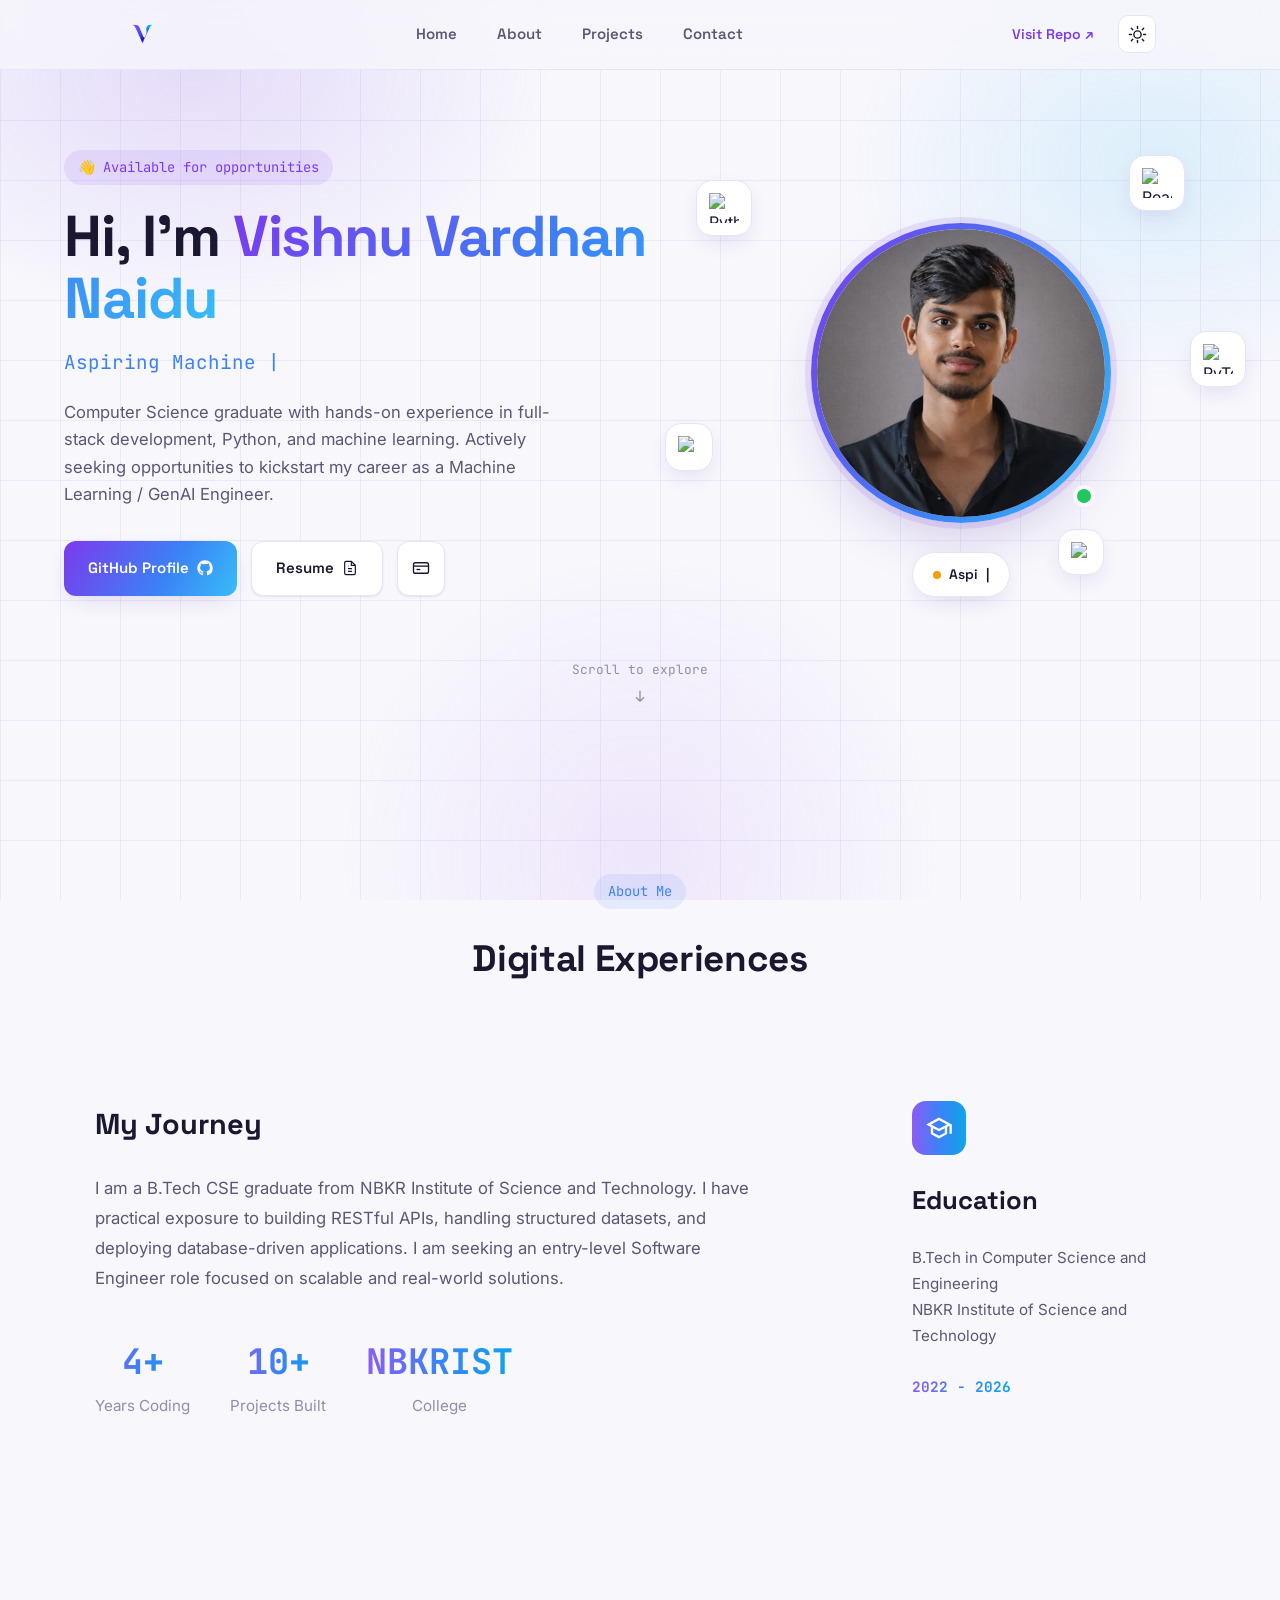
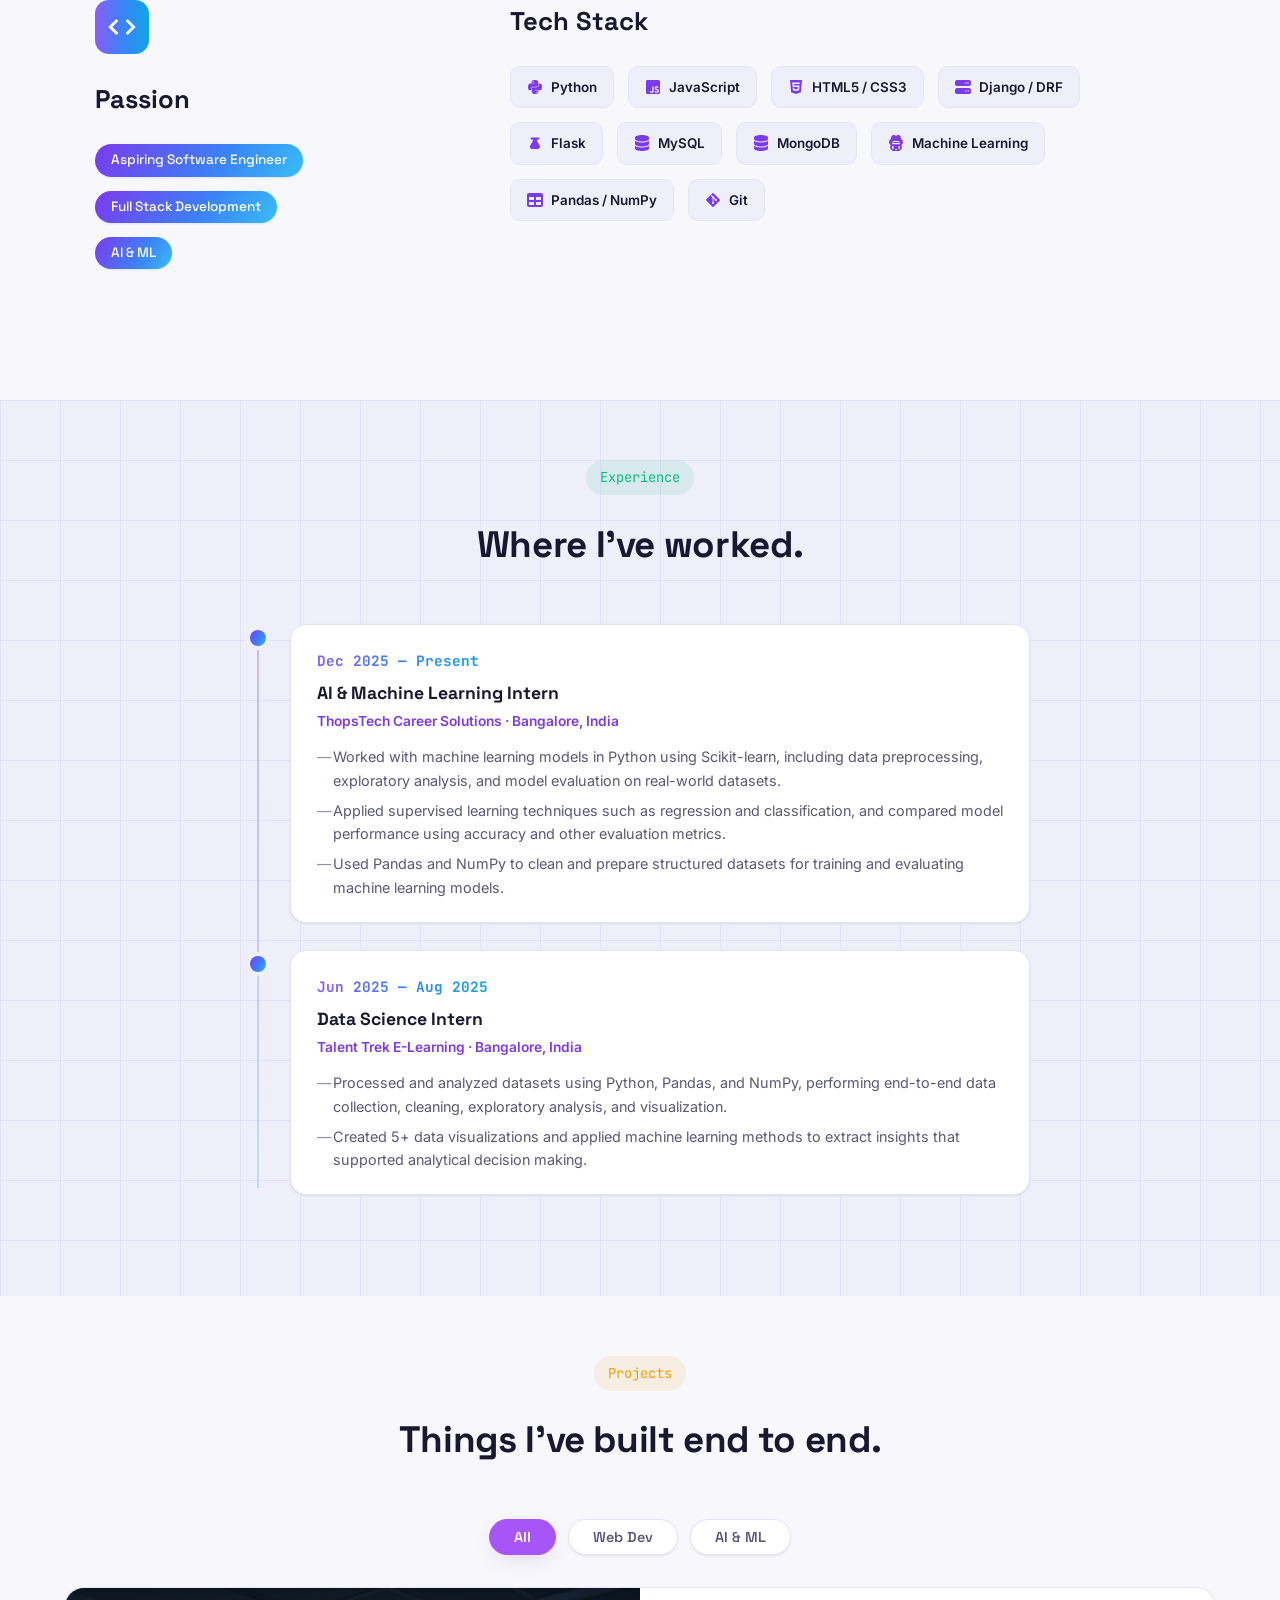
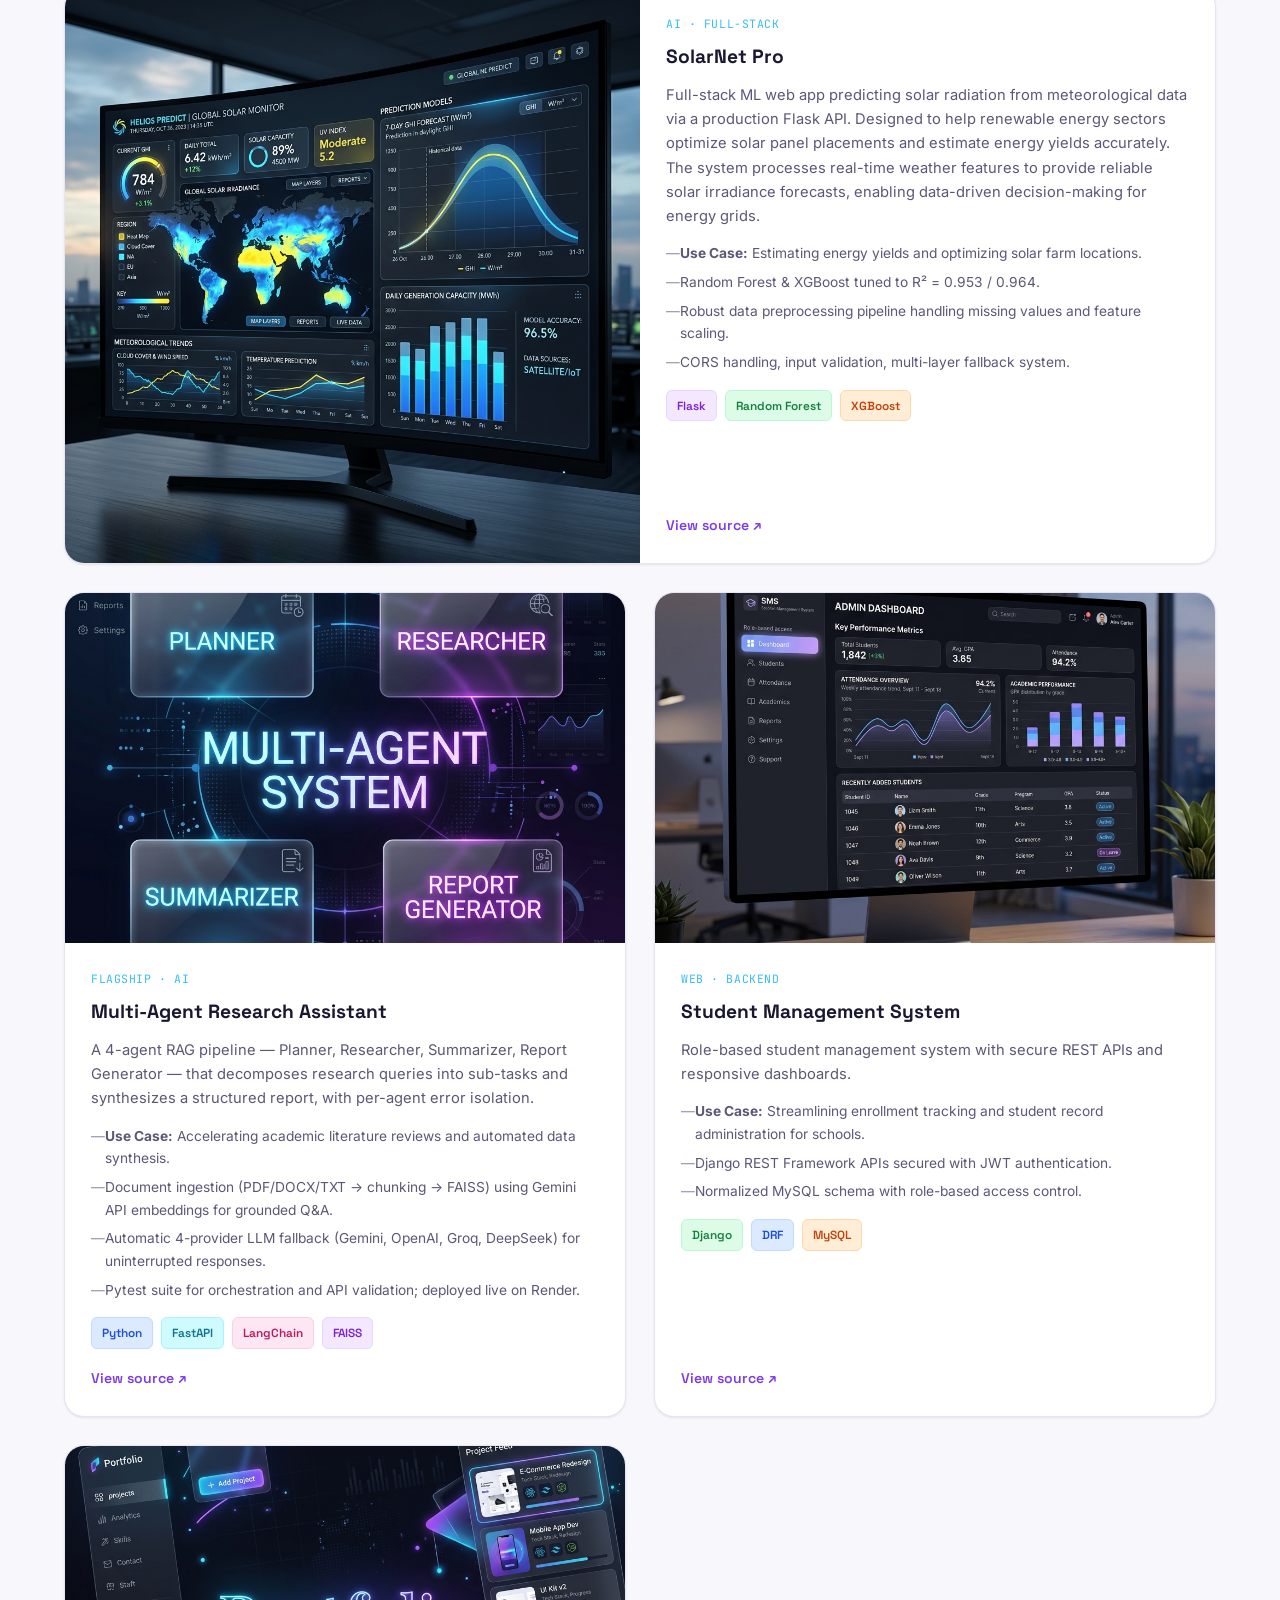
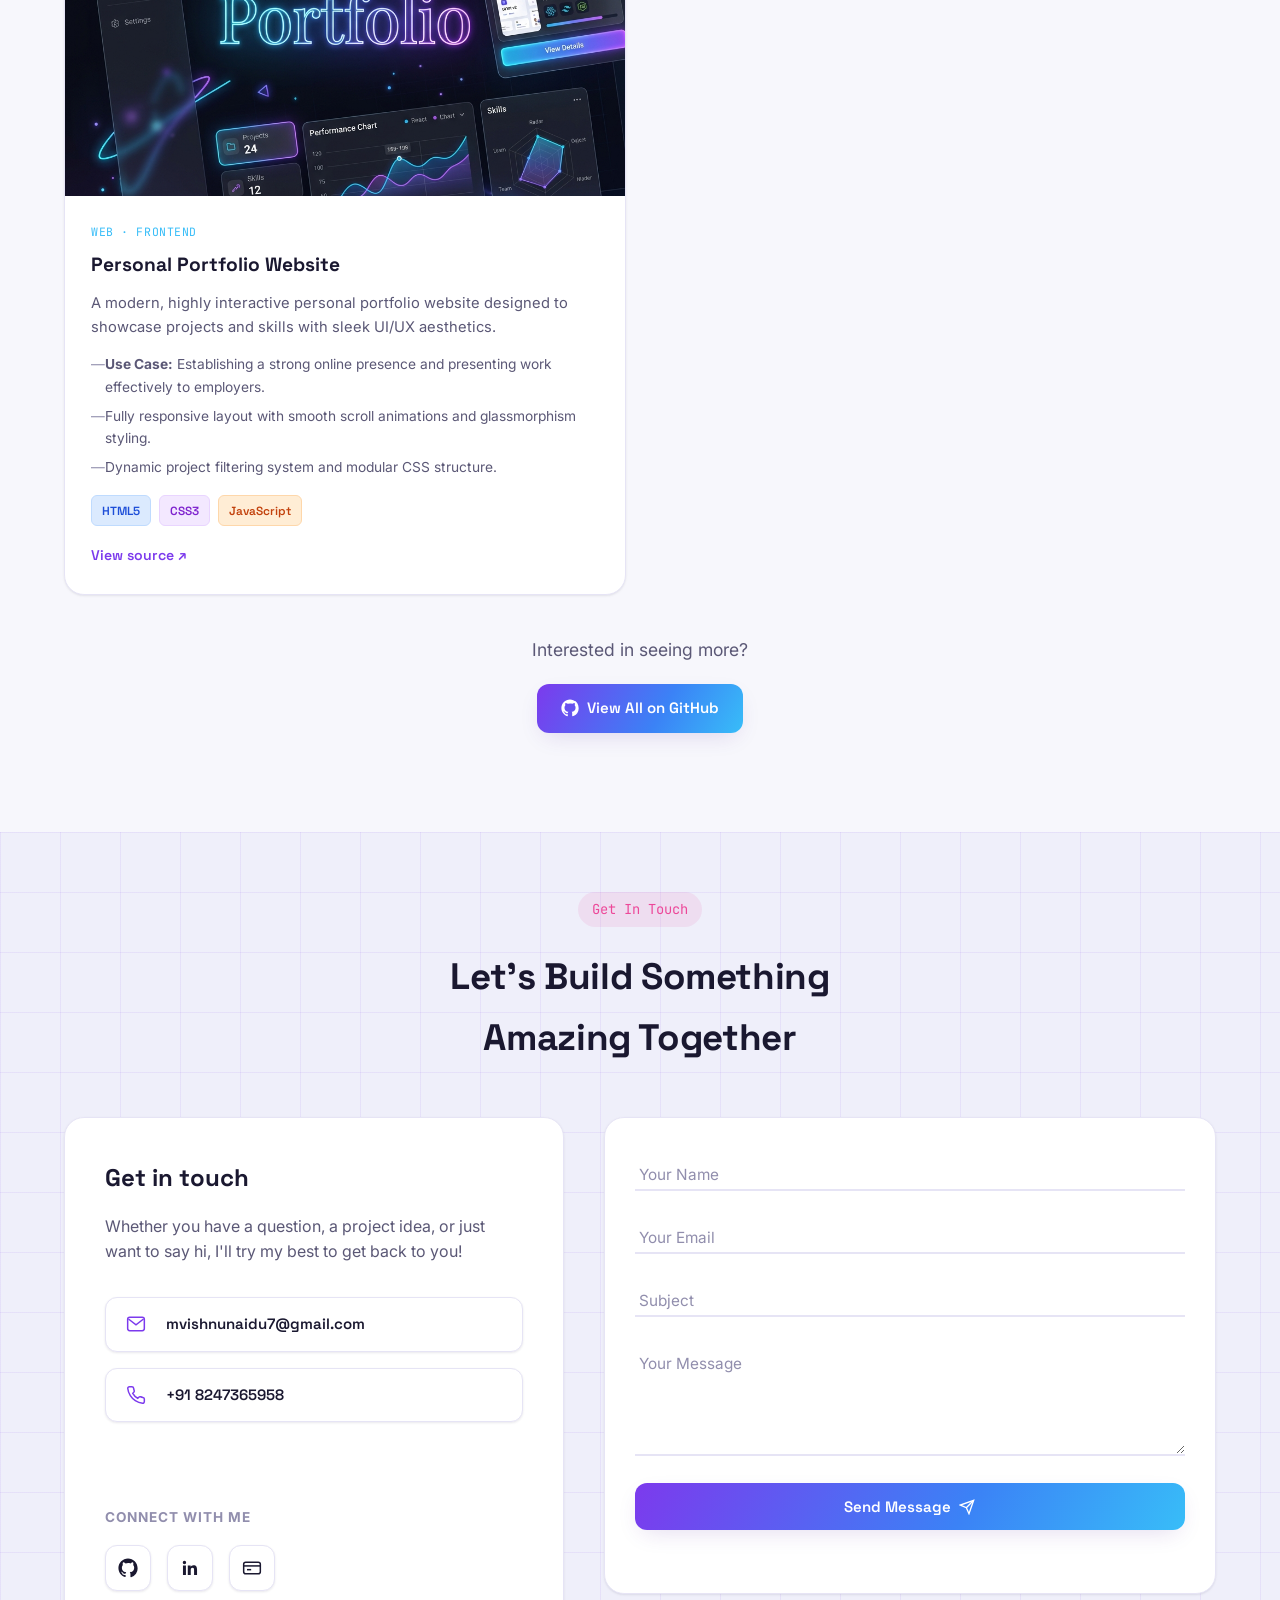
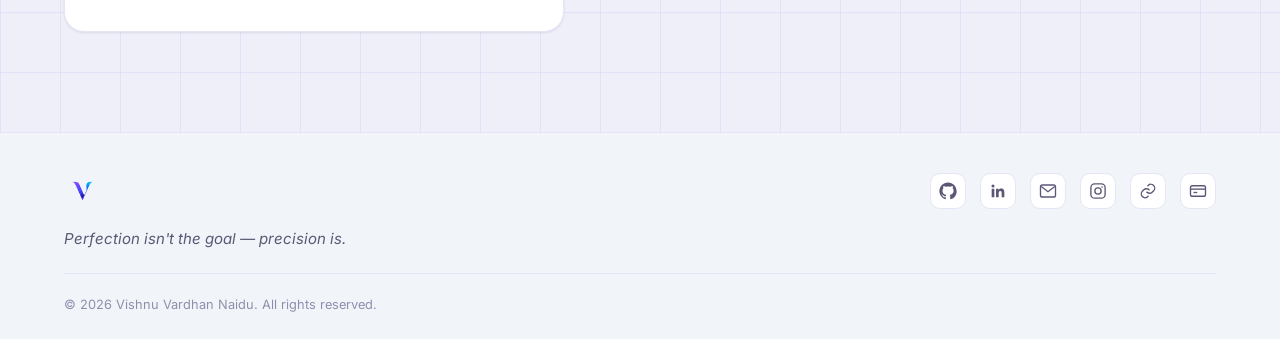
==== commit 65fdccb2: "Use distinct highlight colors for section titles" ====
--- a/index.html
+++ b/index.html
@@ -93,7 +93,7 @@
 <!-- ===== ABOUT ===== -->
 <section class="section" id="about">
   <div class="section-inner" style="max-width: 1200px; padding-top: 10px;">
-    <p class="eyebrow reveal-scale center">About Me</p>
+    <p class="eyebrow eyebrow-blue reveal-scale center">About Me</p>
     <h2 class="section-title reveal-scale" style="margin-bottom: 80px;">Digital Experiences</h2>
 
     <!-- Row 1 -->
@@ -171,7 +171,7 @@
 <!-- ===== EXPERIENCE ===== -->
 <section class="section section-alt" id="experience" style="padding-top: 60px;">
   <div class="section-inner">
-    <p class="eyebrow reveal-scale center">Experience</p>
+    <p class="eyebrow eyebrow-green reveal-scale center">Experience</p>
     <h2 class="section-title reveal-scale center">Where I've worked.</h2>
     <div class="timeline">
       <div class="timeline-item reveal-left">
@@ -206,7 +206,7 @@
 <!-- ===== PROJECTS ===== -->
 <section class="section" id="projects" style="padding-top: 60px;">
   <div class="section-inner">
-    <p class="eyebrow reveal-scale center">Projects</p>
+    <p class="eyebrow eyebrow-orange reveal-scale center">Projects</p>
     <h2 class="section-title reveal-scale center">Things I've built end to end.</h2>
 
     <div class="project-filters reveal-scale center" style="display: flex; justify-content: center; gap: 12px; margin-bottom: 32px;">
@@ -301,7 +301,7 @@
 <!-- ===== CONTACT ===== -->
 <section class="section section-alt section-contact" id="contact" style="padding-top: 60px;">
   <div class="section-inner">
-    <p class="eyebrow reveal-scale center">Get In Touch</p>
+    <p class="eyebrow eyebrow-pink reveal-scale center">Get In Touch</p>
     <h2 class="section-title reveal-scale center">Let’s Build Something<br>Amazing Together</h2>
 
     <div class="contact-layout">
--- a/style.css
+++ b/style.css
@@ -186,6 +186,22 @@
   font-family: var(--font-mono); font-size:.86rem; color: var(--violet);
   background: color-mix(in srgb, var(--violet) 10%, transparent);
   display:inline-block; padding: 6px 14px; border-radius: 999px; margin: 0 0 20px;
+}
+.eyebrow-blue {
+  color: var(--blue);
+  background: color-mix(in srgb, var(--blue) 10%, transparent);
+}
+.eyebrow-green {
+  color: #10B981;
+  background: color-mix(in srgb, #10B981 10%, transparent);
+}
+.eyebrow-orange {
+  color: #F59E0B;
+  background: color-mix(in srgb, #F59E0B 10%, transparent);
+}
+.eyebrow-pink {
+  color: #EC4899;
+  background: color-mix(in srgb, #EC4899 10%, transparent);
 }
 .eyebrow.center{ display:block; width:fit-content; margin-left:auto; margin-right:auto; }
 .hero-title{
@@ -661,7 +677,7 @@
   .intro-text { font-size: 1.4rem !important; gap: 6px !important; flex-wrap: wrap; justify-content: center; }
   
   .section, section[id] { 
-    padding: 32px var(--pad) 24px !important; 
+    padding: 48px var(--pad) 32px !important; 
     scroll-margin-top: 56px; 
   }
   .section-title[style], .section-title { margin-bottom: 20px !important; font-size: 1.5rem !important; }
@@ -679,7 +695,7 @@
   .hero-role { font-size: 0.95rem !important; margin-bottom: 12px !important; }
   
   /* Small "Available for opportunities" tag */
-  .eyebrow { 
+  .hero .eyebrow { 
     font-size: 0.55rem !important; 
     padding: 2px 8px !important; 
     margin: 0 0 10px 0 !important; 
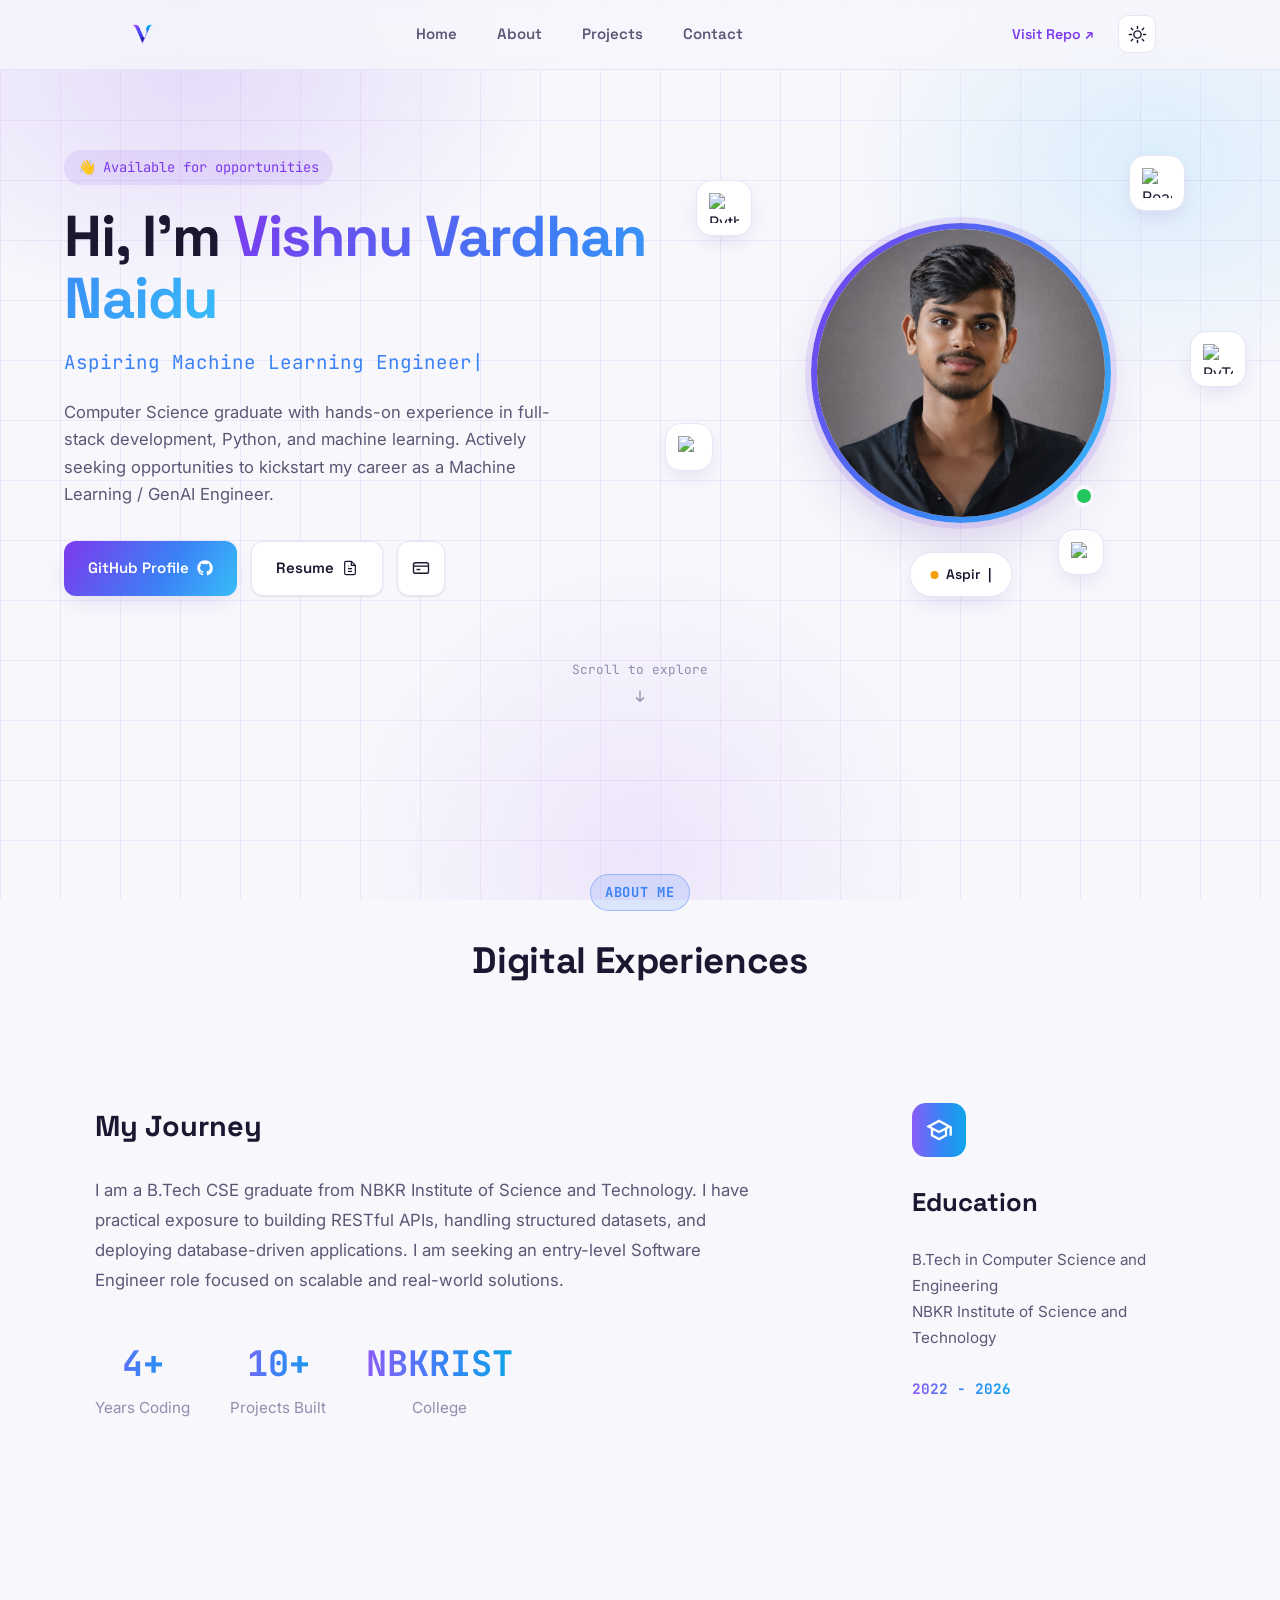
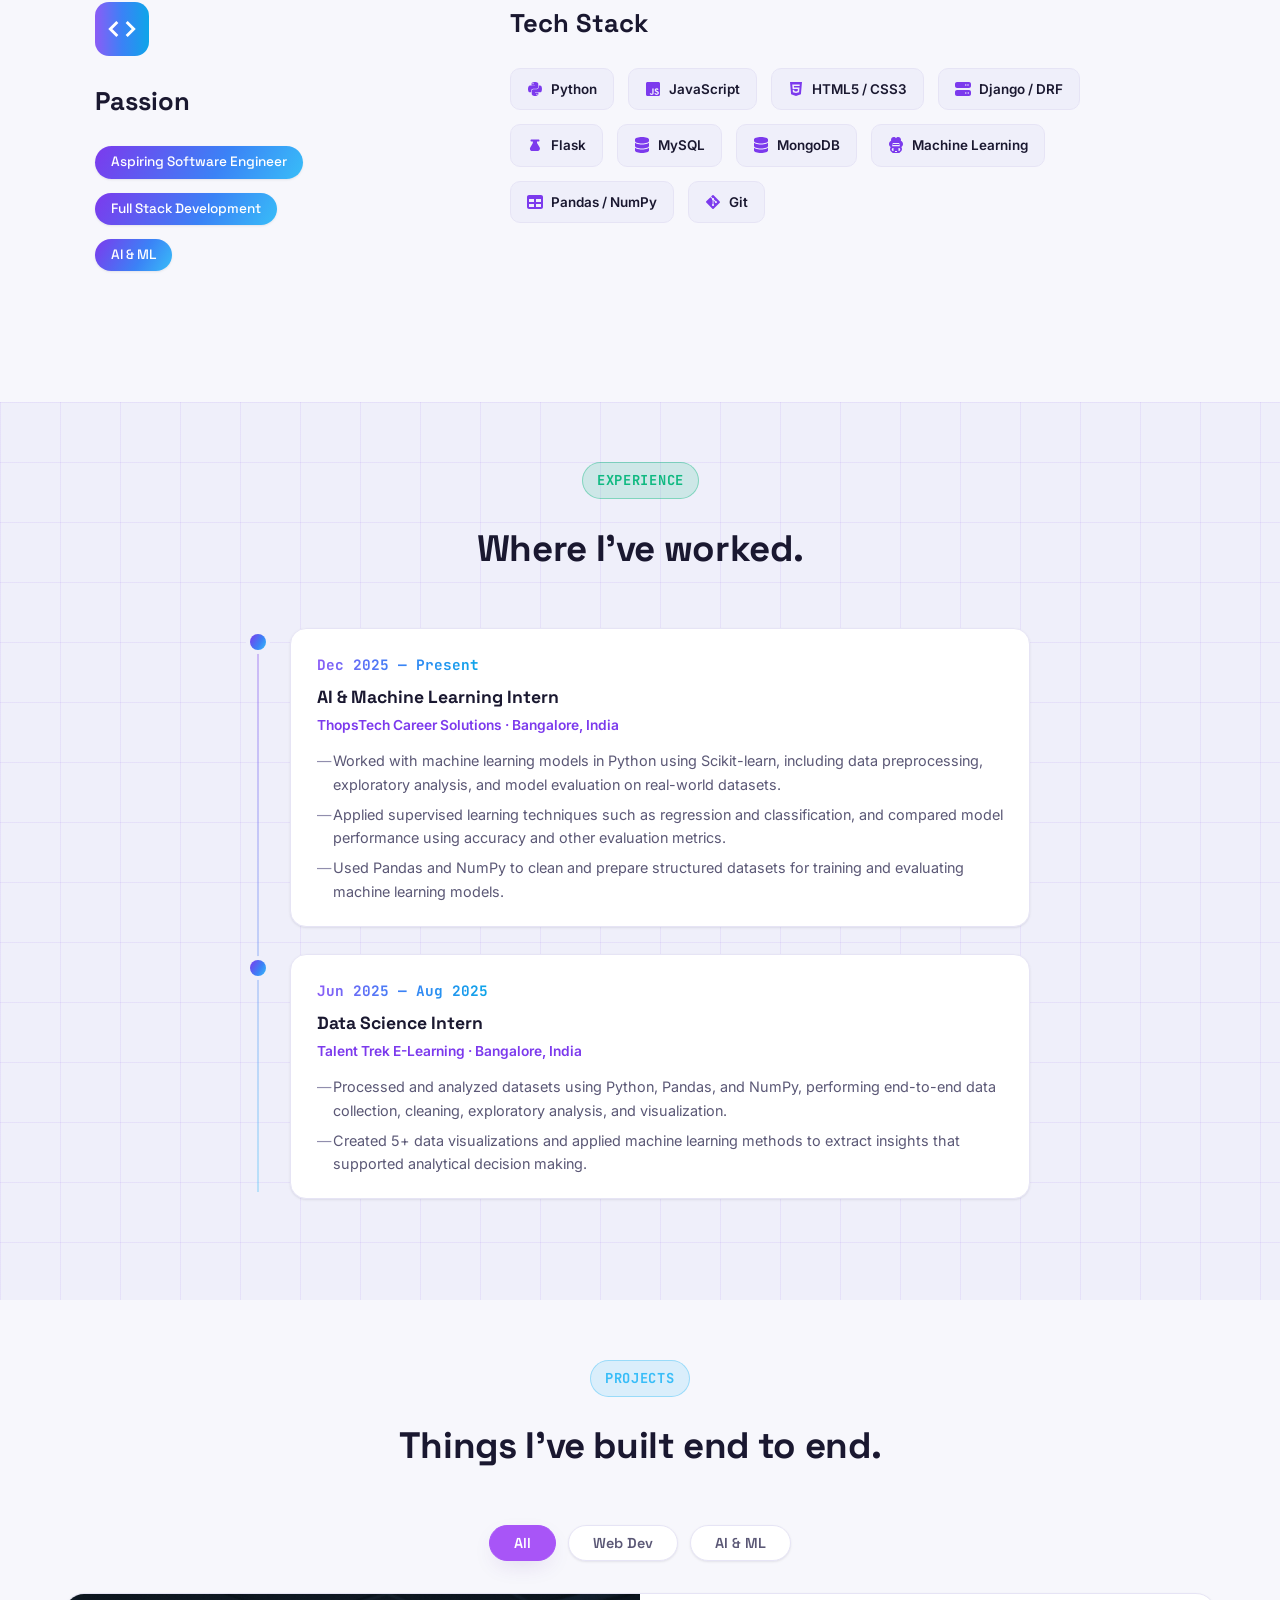
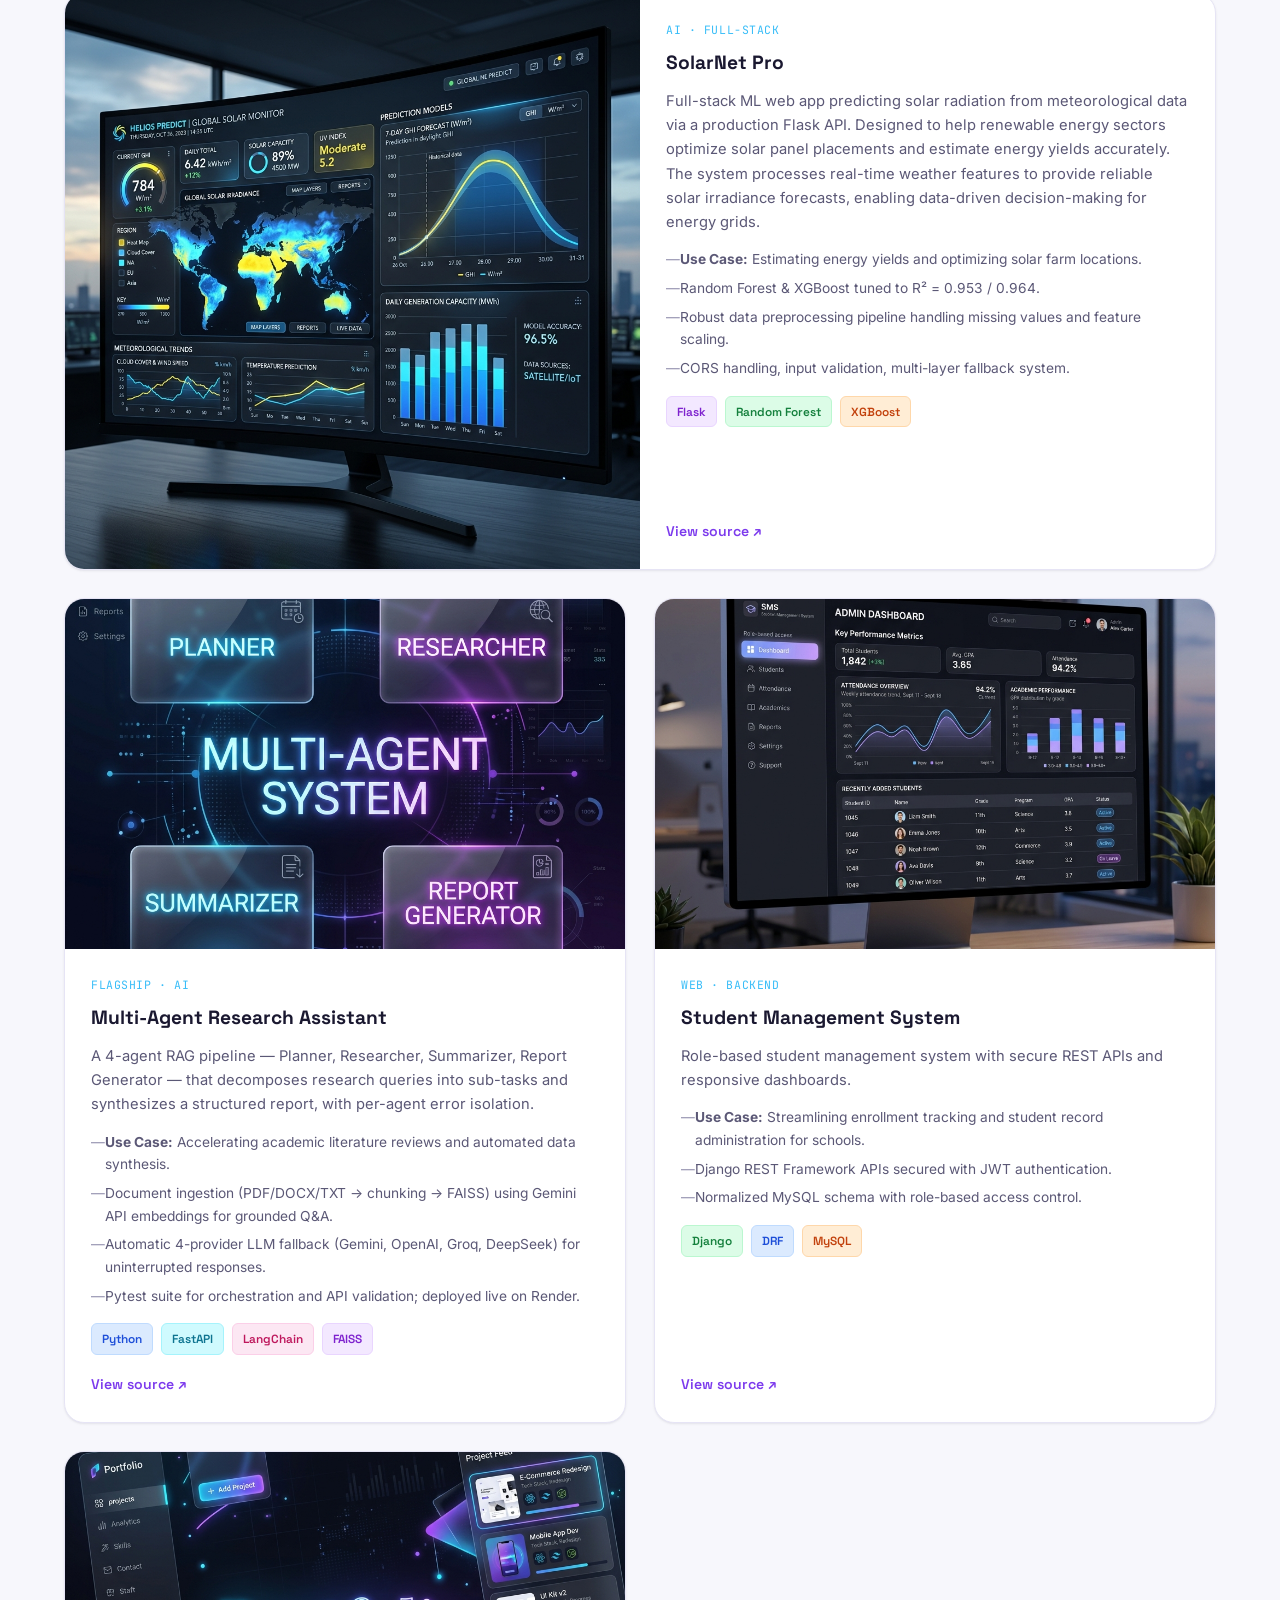
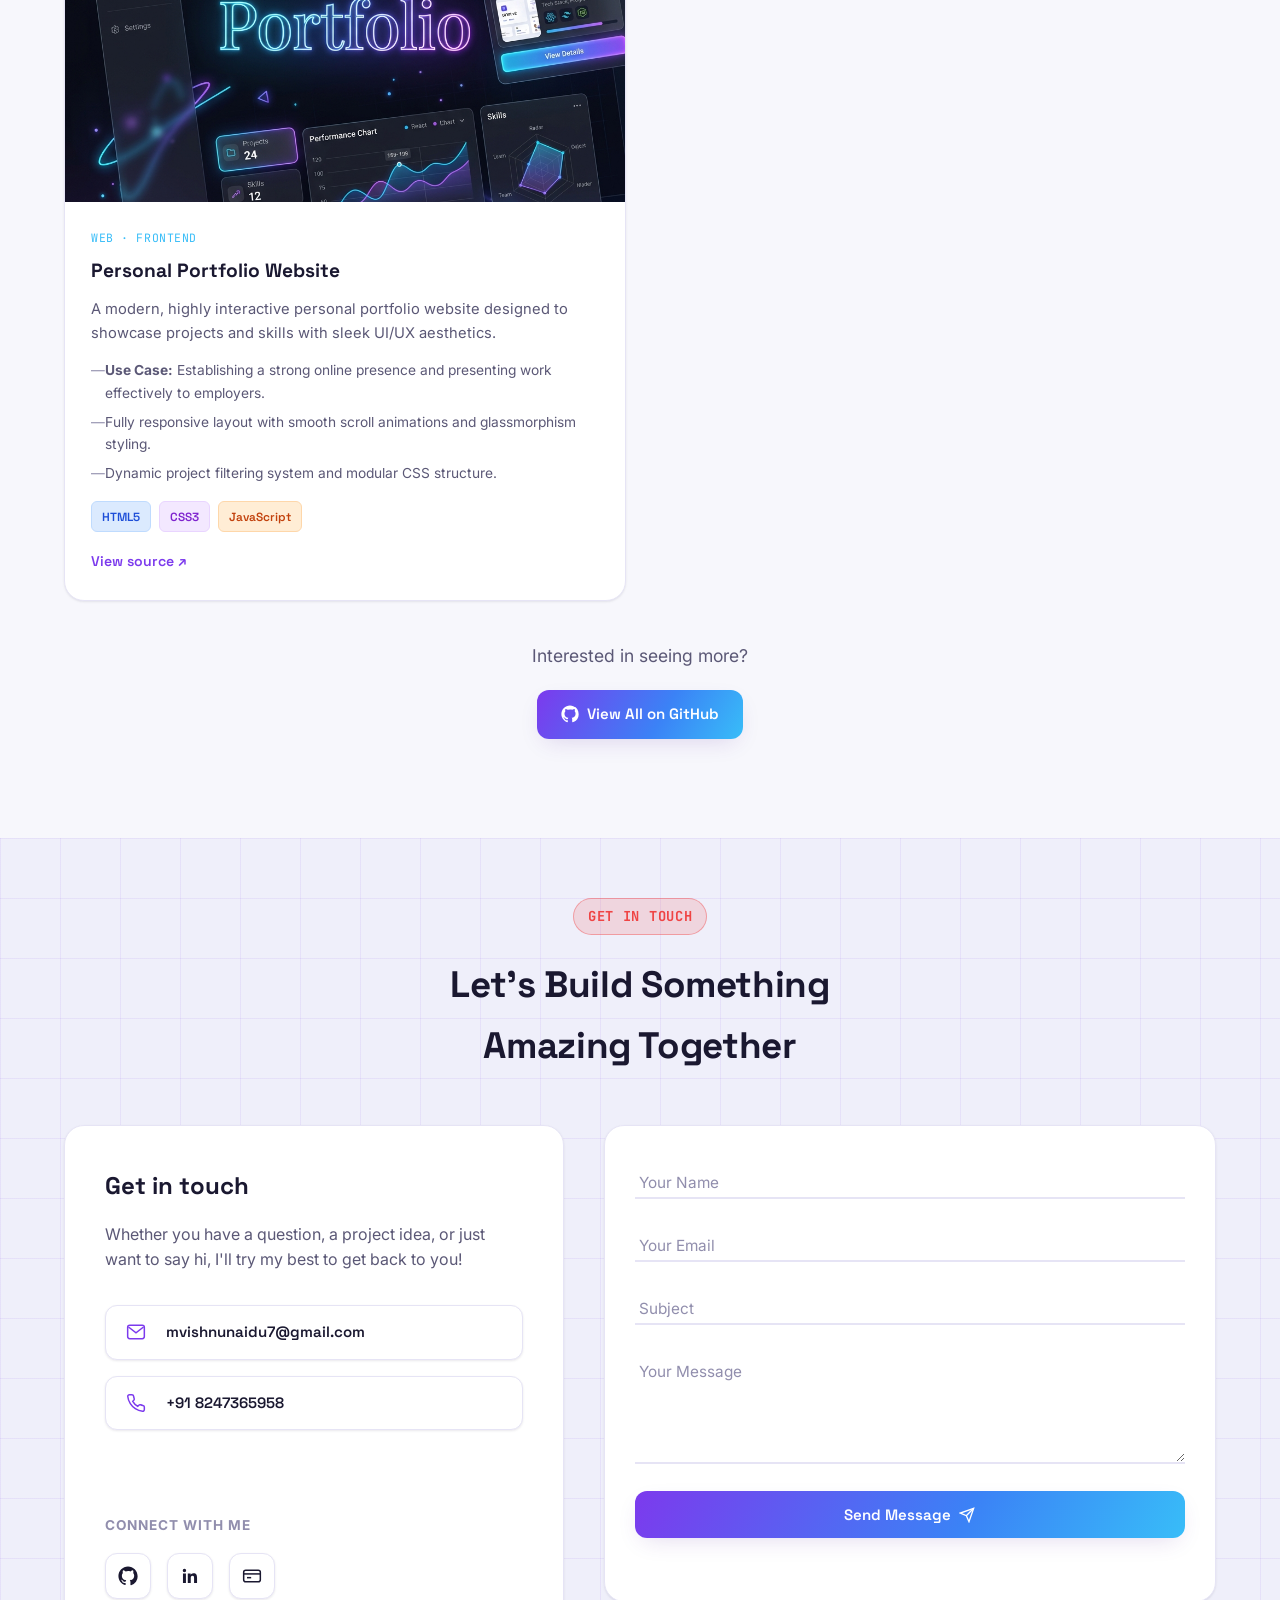
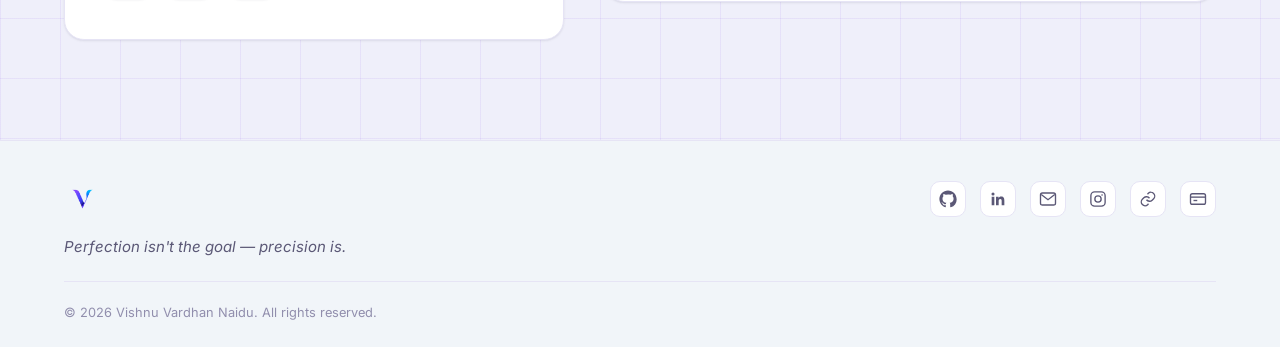
==== commit 280514ac: "Update colors for Projects and Get In Touch sections" ====
--- a/index.html
+++ b/index.html
@@ -206,7 +206,7 @@
 <!-- ===== PROJECTS ===== -->
 <section class="section" id="projects" style="padding-top: 60px;">
   <div class="section-inner">
-    <p class="eyebrow eyebrow-orange reveal-scale center">Projects</p>
+    <p class="eyebrow eyebrow-cyan reveal-scale center">Projects</p>
     <h2 class="section-title reveal-scale center">Things I've built end to end.</h2>
 
     <div class="project-filters reveal-scale center" style="display: flex; justify-content: center; gap: 12px; margin-bottom: 32px;">
@@ -301,7 +301,7 @@
 <!-- ===== CONTACT ===== -->
 <section class="section section-alt section-contact" id="contact" style="padding-top: 60px;">
   <div class="section-inner">
-    <p class="eyebrow eyebrow-pink reveal-scale center">Get In Touch</p>
+    <p class="eyebrow eyebrow-red reveal-scale center">Get In Touch</p>
     <h2 class="section-title reveal-scale center">Let’s Build Something<br>Amazing Together</h2>
 
     <div class="contact-layout">
--- a/style.css
+++ b/style.css
@@ -189,19 +189,27 @@
 }
 .eyebrow-blue {
   color: var(--blue);
-  background: color-mix(in srgb, var(--blue) 10%, transparent);
+  background: color-mix(in srgb, var(--blue) 15%, transparent);
+  border: 1px solid color-mix(in srgb, var(--blue) 40%, transparent);
+  font-weight: 700; text-transform: uppercase; letter-spacing: 0.05em;
 }
 .eyebrow-green {
   color: #10B981;
-  background: color-mix(in srgb, #10B981 10%, transparent);
-}
-.eyebrow-orange {
-  color: #F59E0B;
-  background: color-mix(in srgb, #F59E0B 10%, transparent);
-}
-.eyebrow-pink {
-  color: #EC4899;
-  background: color-mix(in srgb, #EC4899 10%, transparent);
+  background: color-mix(in srgb, #10B981 15%, transparent);
+  border: 1px solid color-mix(in srgb, #10B981 40%, transparent);
+  font-weight: 700; text-transform: uppercase; letter-spacing: 0.05em;
+}
+.eyebrow-cyan {
+  color: var(--cyan);
+  background: color-mix(in srgb, var(--cyan) 15%, transparent);
+  border: 1px solid color-mix(in srgb, var(--cyan) 40%, transparent);
+  font-weight: 700; text-transform: uppercase; letter-spacing: 0.05em;
+}
+.eyebrow-red {
+  color: #EF4444;
+  background: color-mix(in srgb, #EF4444 15%, transparent);
+  border: 1px solid color-mix(in srgb, #EF4444 40%, transparent);
+  font-weight: 700; text-transform: uppercase; letter-spacing: 0.05em;
 }
 .eyebrow.center{ display:block; width:fit-content; margin-left:auto; margin-right:auto; }
 .hero-title{
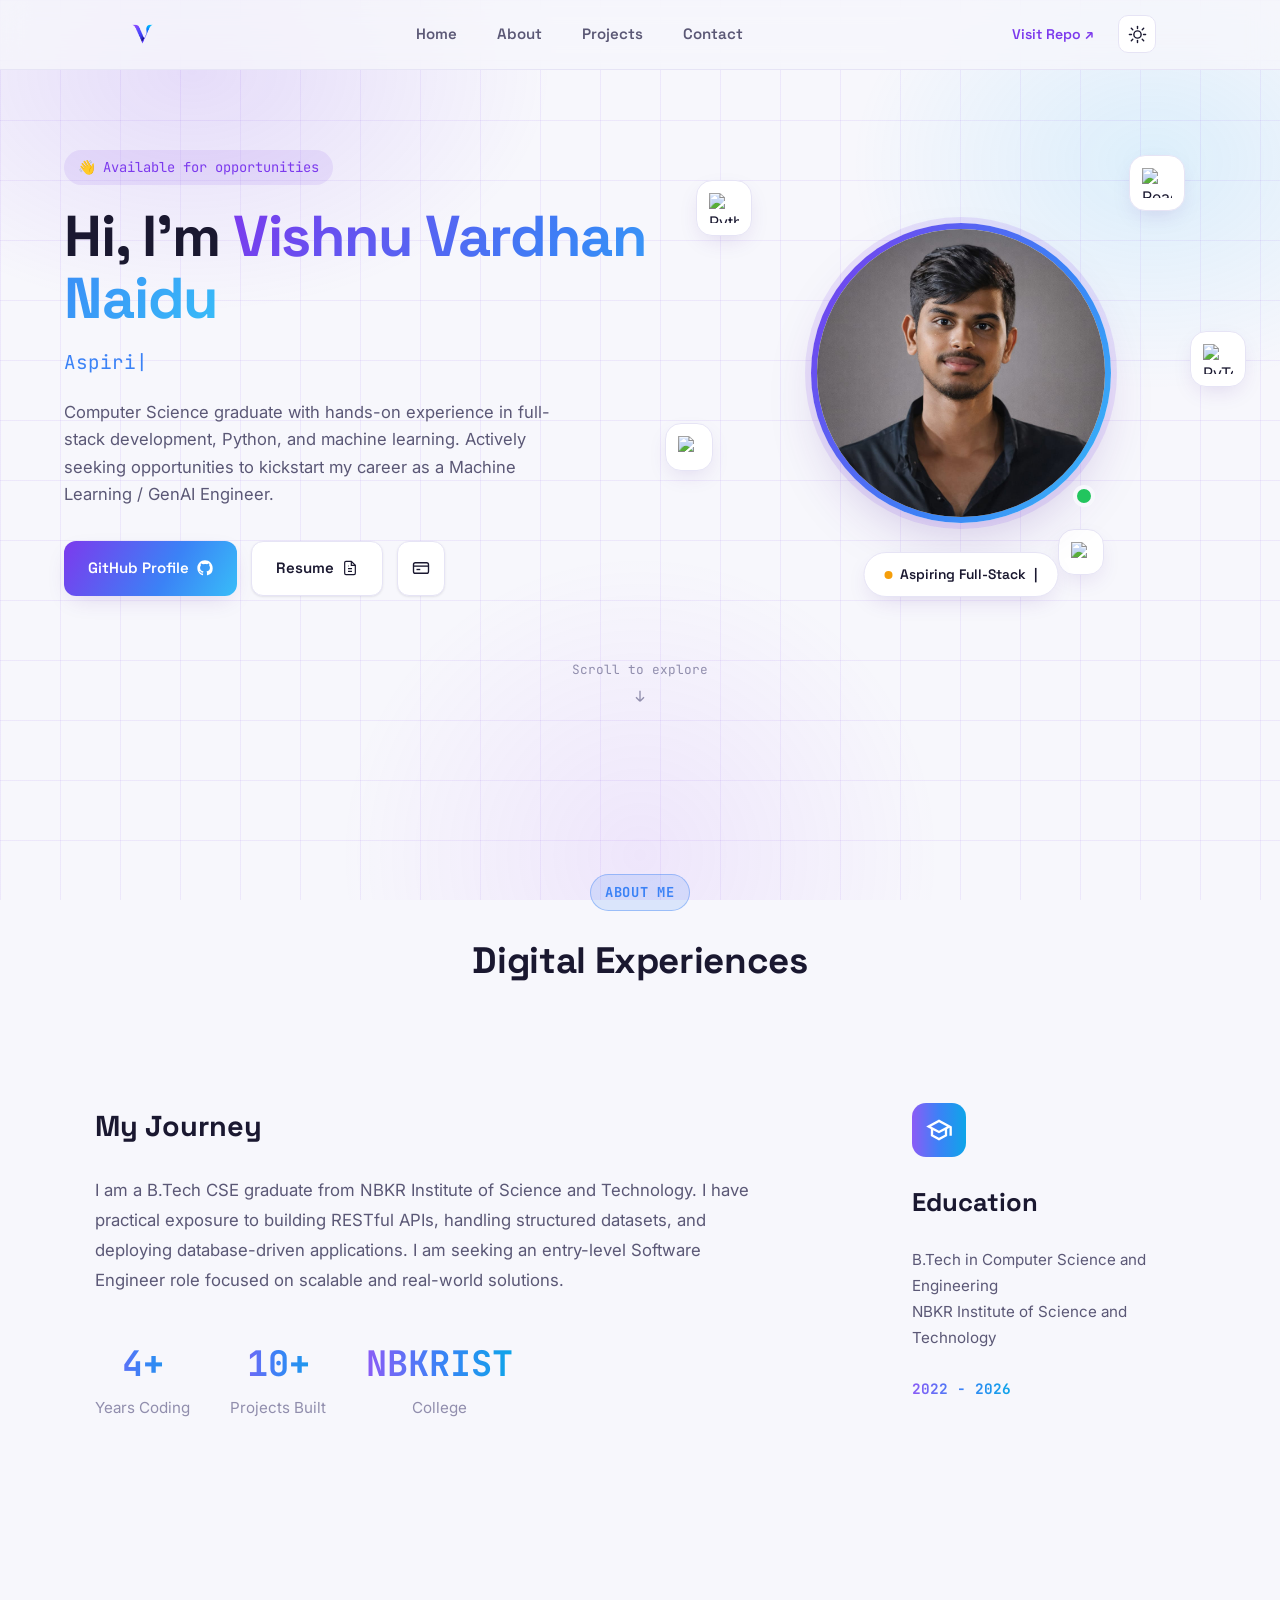
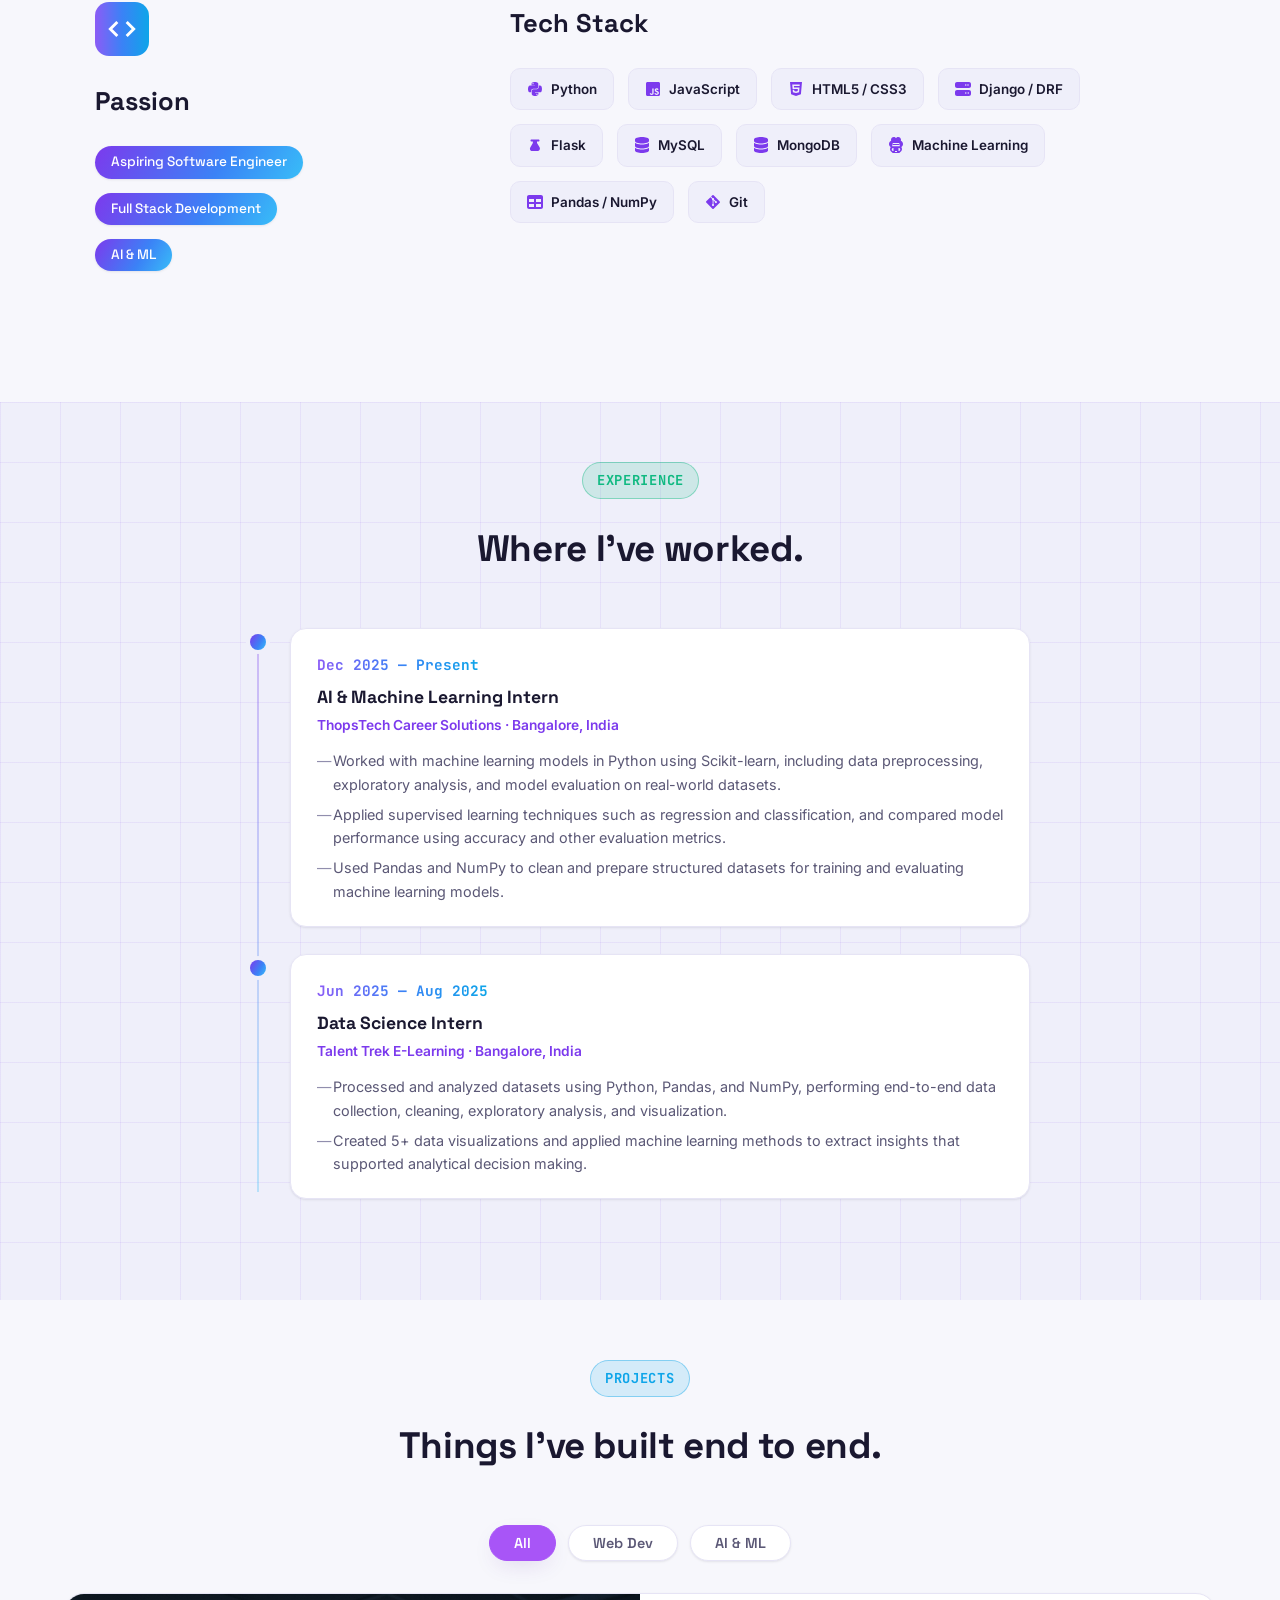
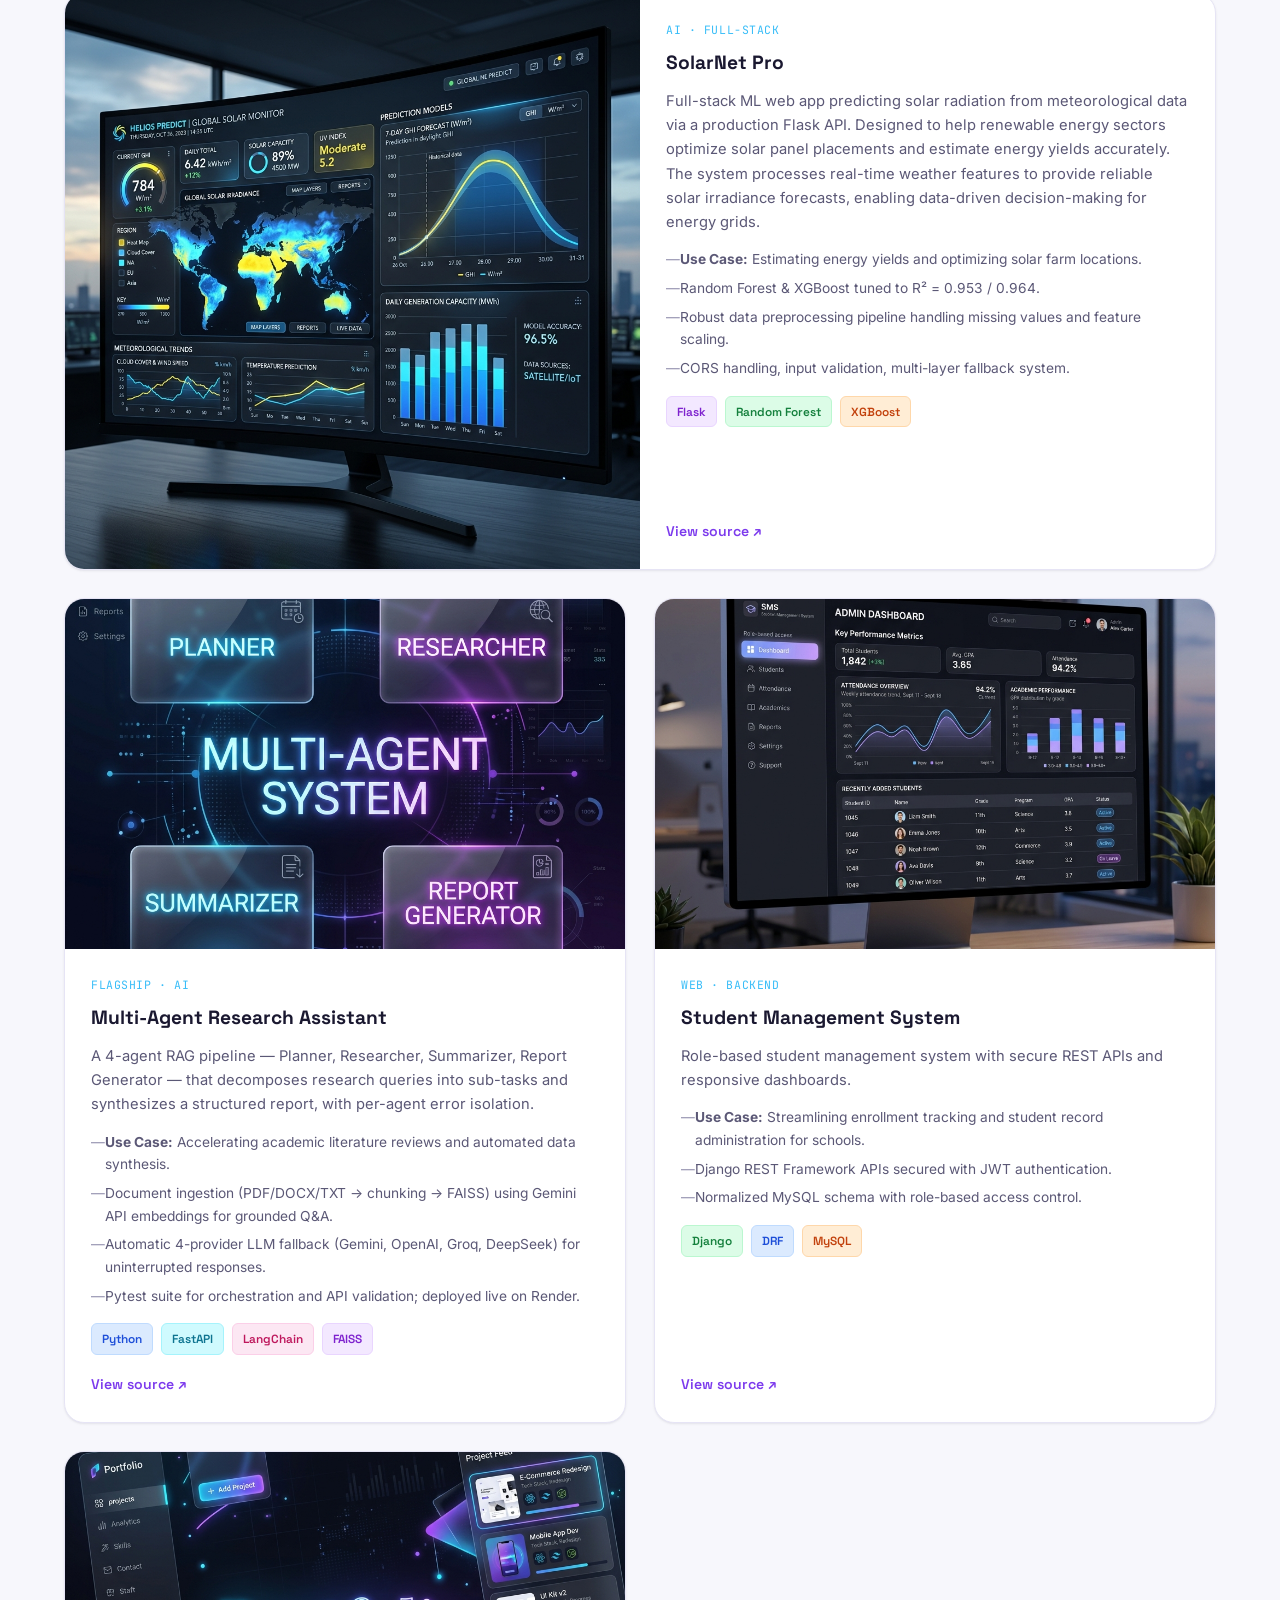
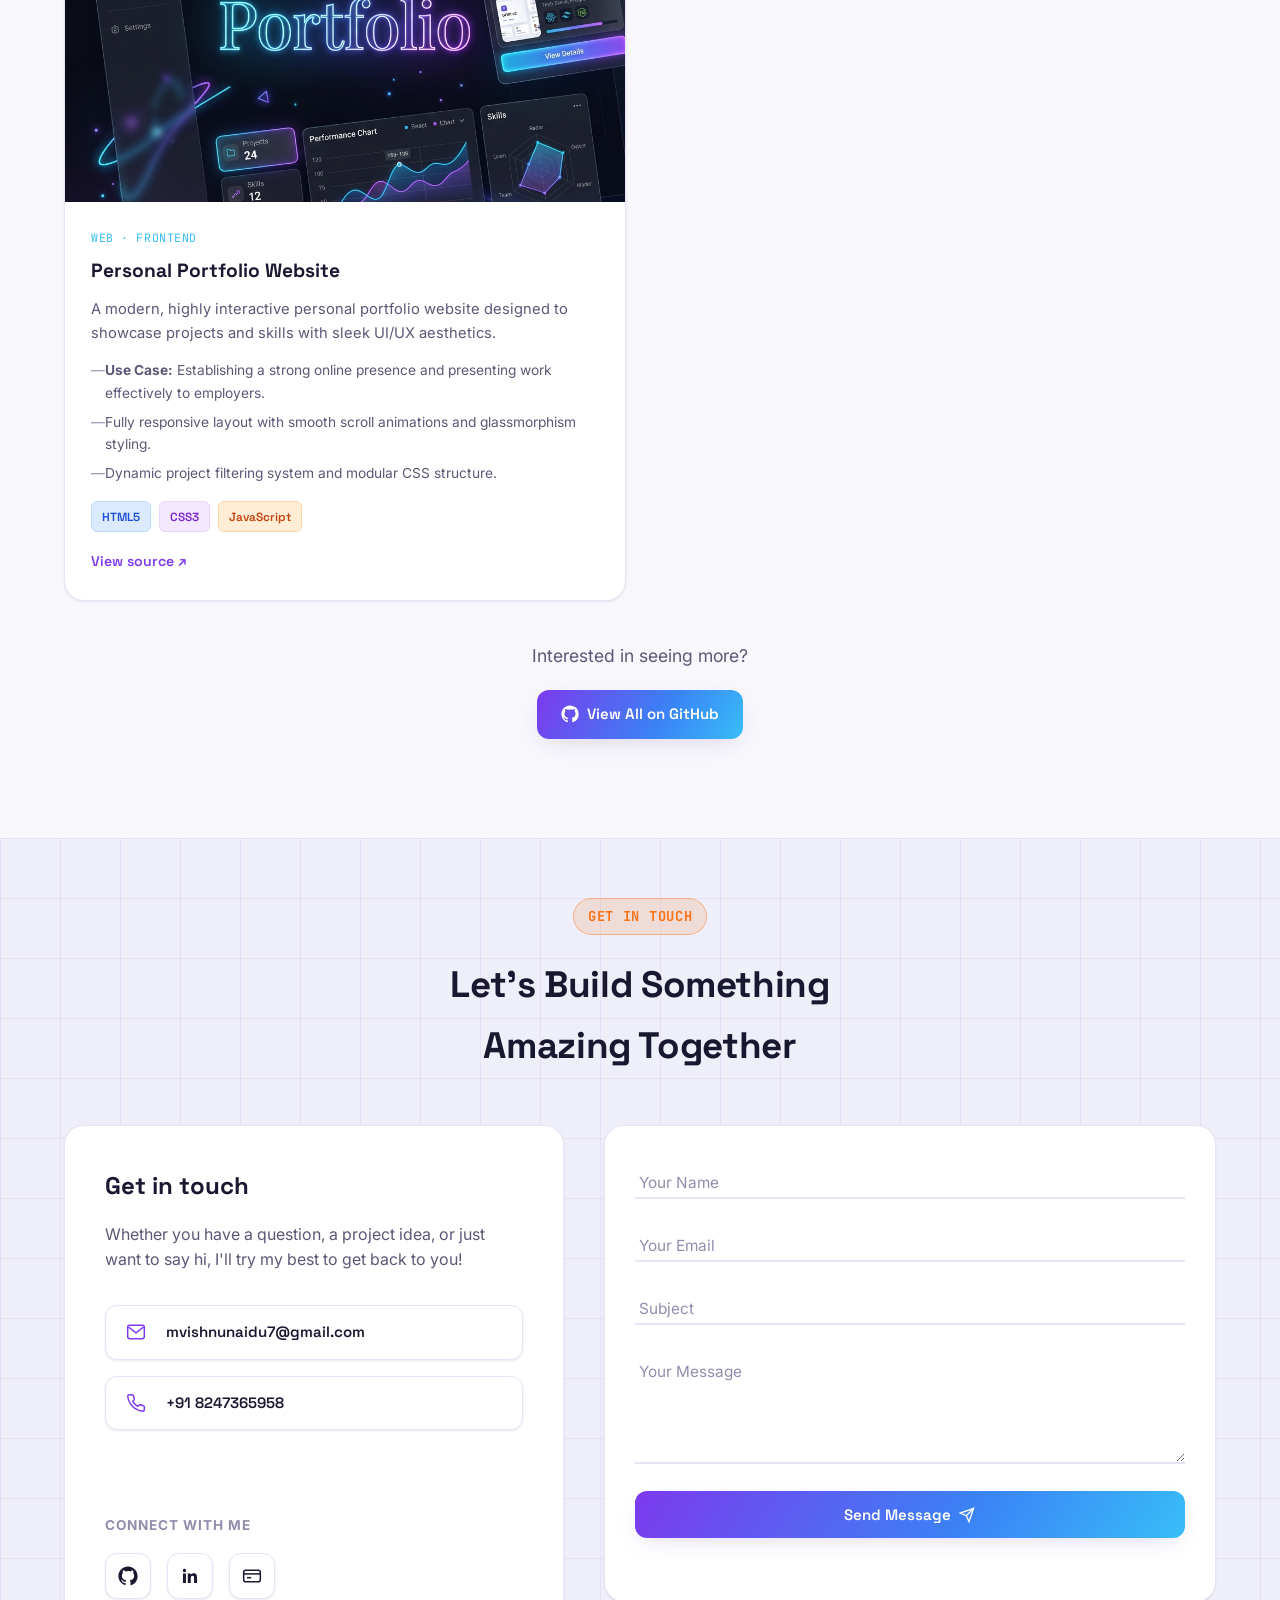
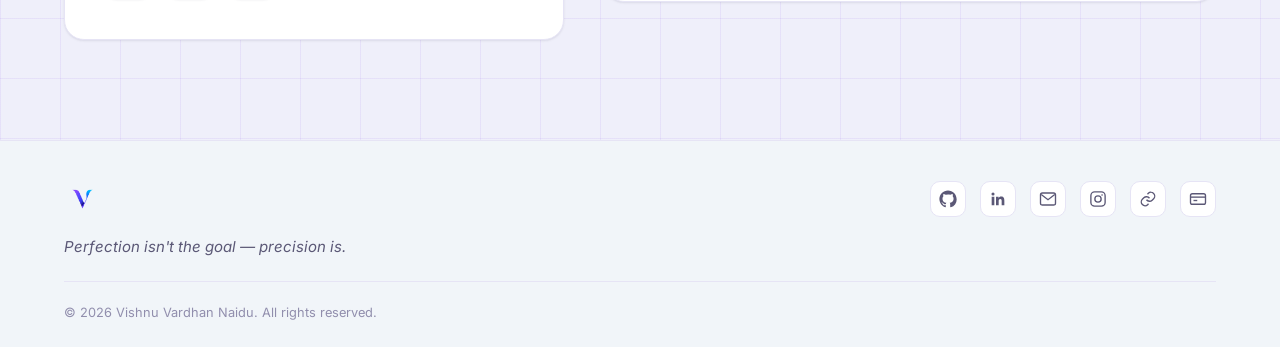
==== commit 715cfa58: "Update colors for Projects and Get In Touch to skyblue and orange" ====
--- a/index.html
+++ b/index.html
@@ -206,7 +206,7 @@
 <!-- ===== PROJECTS ===== -->
 <section class="section" id="projects" style="padding-top: 60px;">
   <div class="section-inner">
-    <p class="eyebrow eyebrow-cyan reveal-scale center">Projects</p>
+    <p class="eyebrow eyebrow-skyblue reveal-scale center">Projects</p>
     <h2 class="section-title reveal-scale center">Things I've built end to end.</h2>
 
     <div class="project-filters reveal-scale center" style="display: flex; justify-content: center; gap: 12px; margin-bottom: 32px;">
@@ -301,7 +301,7 @@
 <!-- ===== CONTACT ===== -->
 <section class="section section-alt section-contact" id="contact" style="padding-top: 60px;">
   <div class="section-inner">
-    <p class="eyebrow eyebrow-red reveal-scale center">Get In Touch</p>
+    <p class="eyebrow eyebrow-orange reveal-scale center">Get In Touch</p>
     <h2 class="section-title reveal-scale center">Let’s Build Something<br>Amazing Together</h2>
 
     <div class="contact-layout">
--- a/style.css
+++ b/style.css
@@ -199,16 +199,16 @@
   border: 1px solid color-mix(in srgb, #10B981 40%, transparent);
   font-weight: 700; text-transform: uppercase; letter-spacing: 0.05em;
 }
-.eyebrow-cyan {
-  color: var(--cyan);
-  background: color-mix(in srgb, var(--cyan) 15%, transparent);
-  border: 1px solid color-mix(in srgb, var(--cyan) 40%, transparent);
+.eyebrow-skyblue {
+  color: #0EA5E9;
+  background: color-mix(in srgb, #0EA5E9 15%, transparent);
+  border: 1px solid color-mix(in srgb, #0EA5E9 40%, transparent);
   font-weight: 700; text-transform: uppercase; letter-spacing: 0.05em;
 }
-.eyebrow-red {
-  color: #EF4444;
-  background: color-mix(in srgb, #EF4444 15%, transparent);
-  border: 1px solid color-mix(in srgb, #EF4444 40%, transparent);
+.eyebrow-orange {
+  color: #F97316;
+  background: color-mix(in srgb, #F97316 15%, transparent);
+  border: 1px solid color-mix(in srgb, #F97316 40%, transparent);
   font-weight: 700; text-transform: uppercase; letter-spacing: 0.05em;
 }
 .eyebrow.center{ display:block; width:fit-content; margin-left:auto; margin-right:auto; }
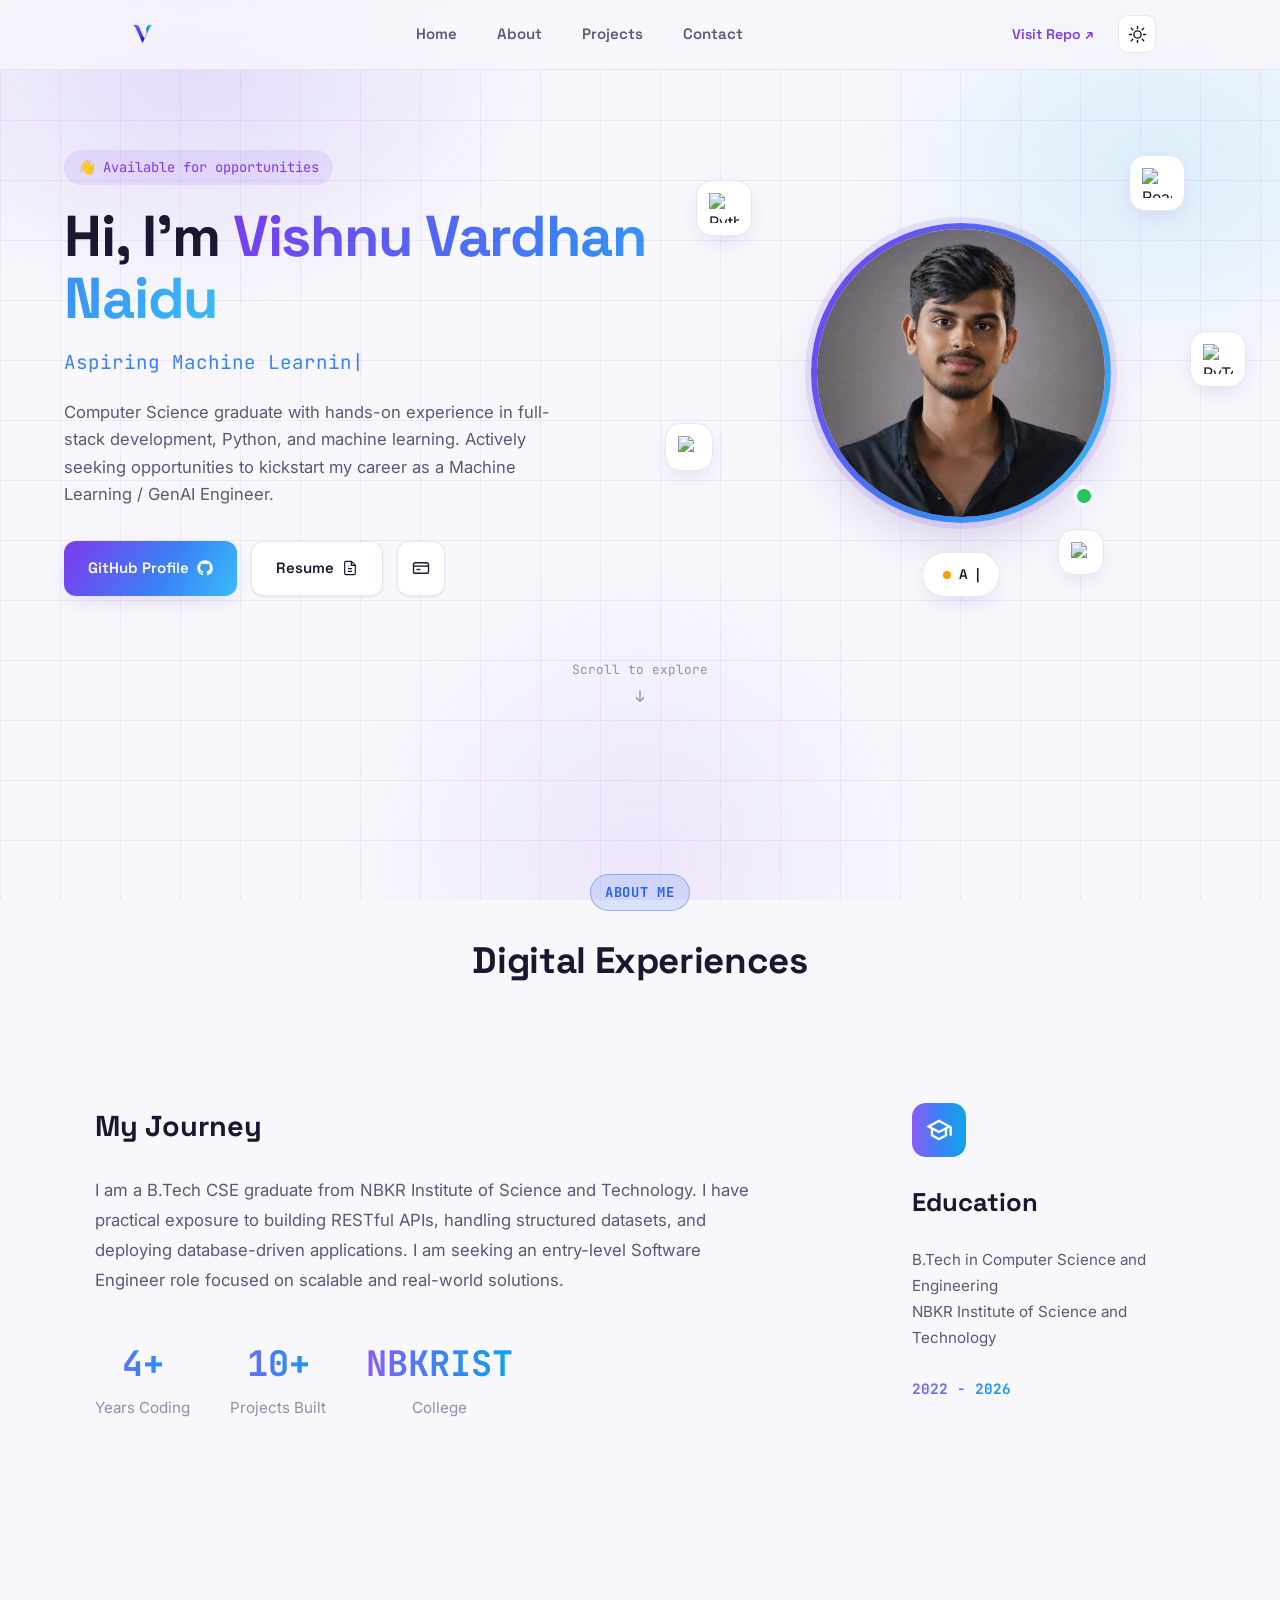
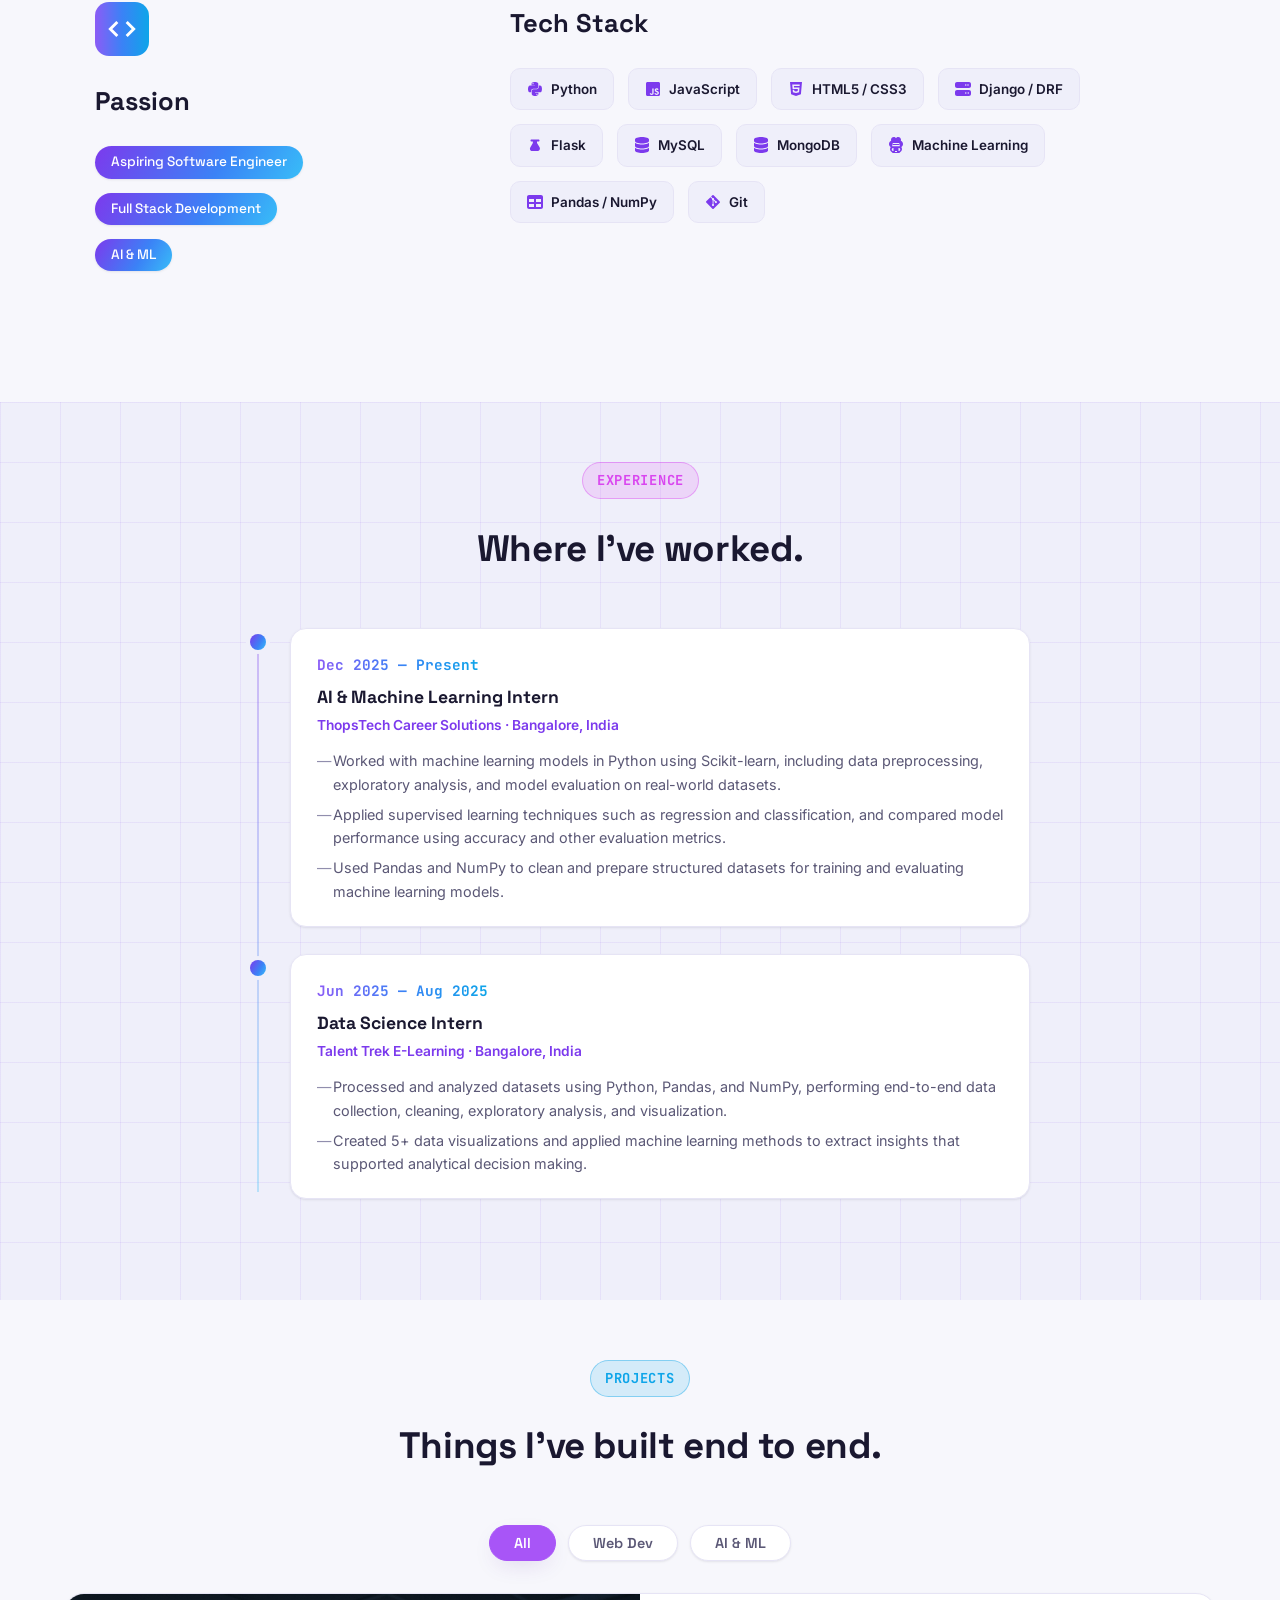
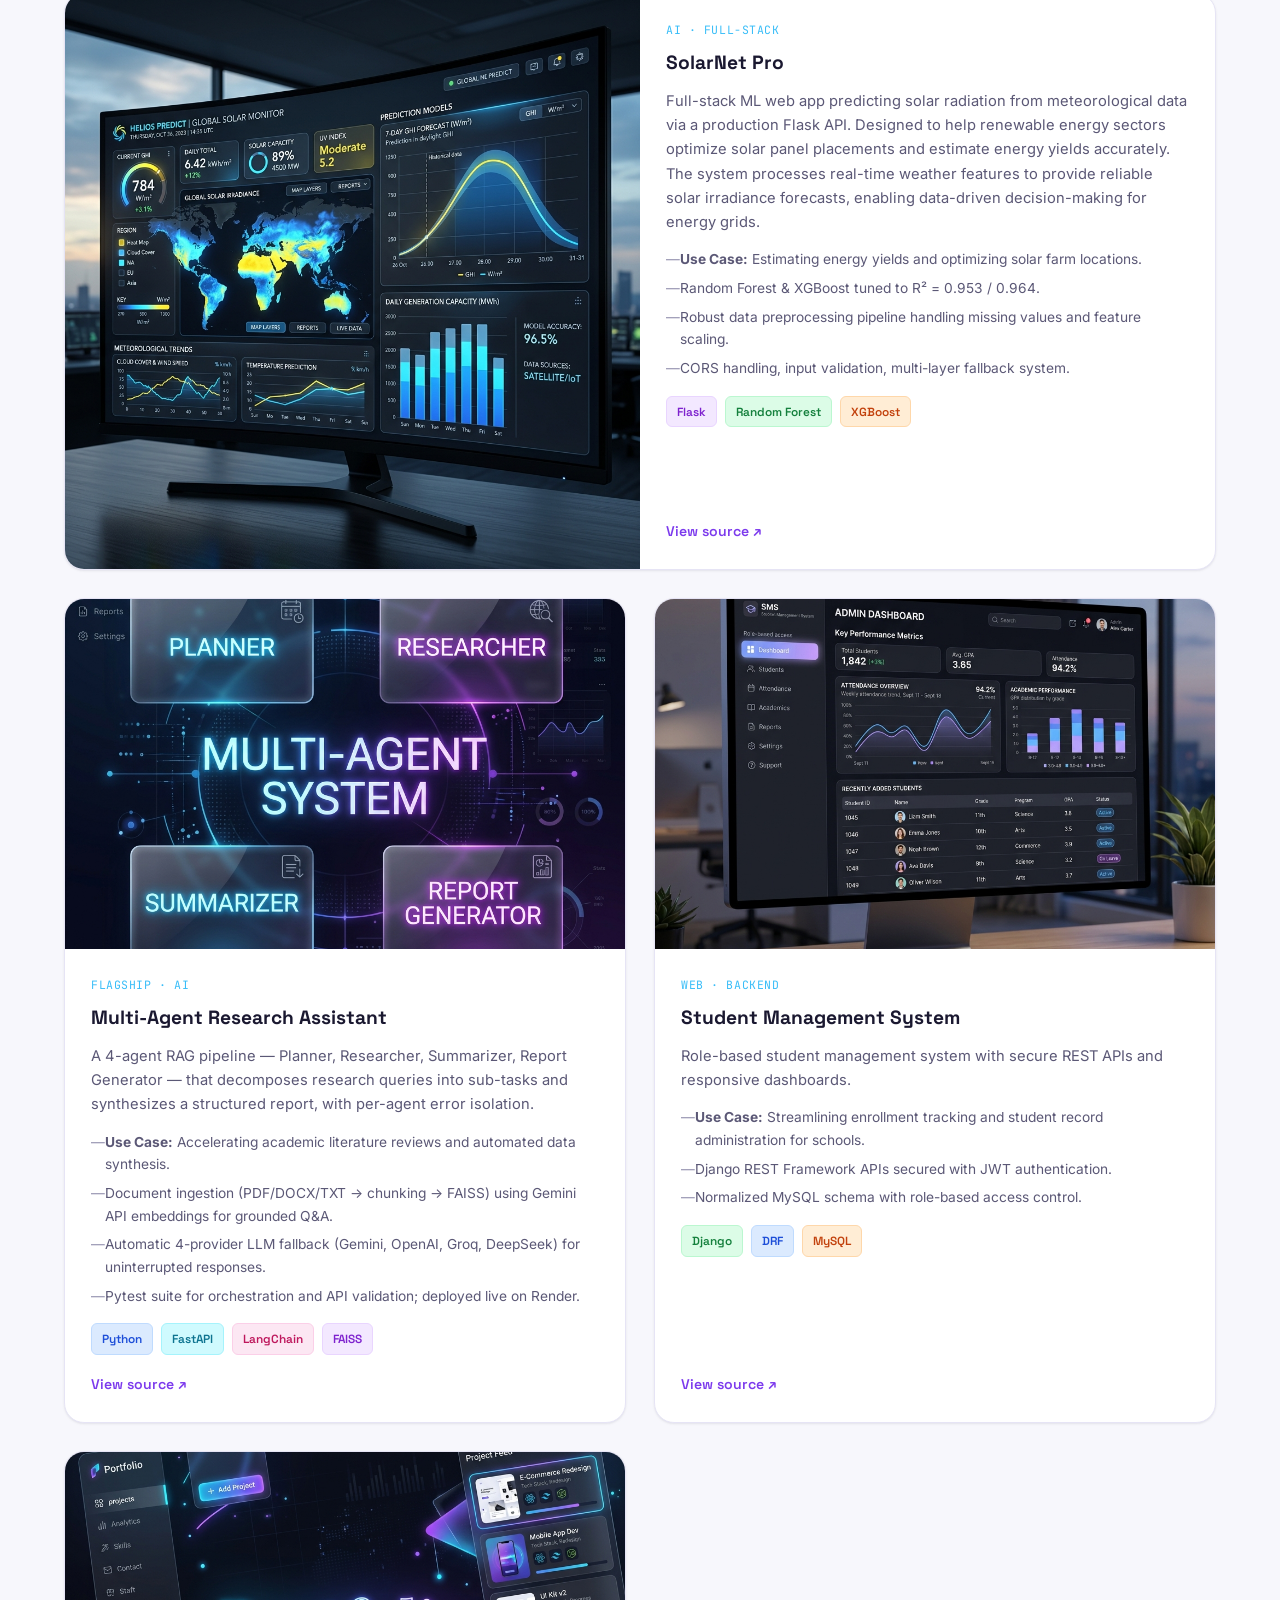
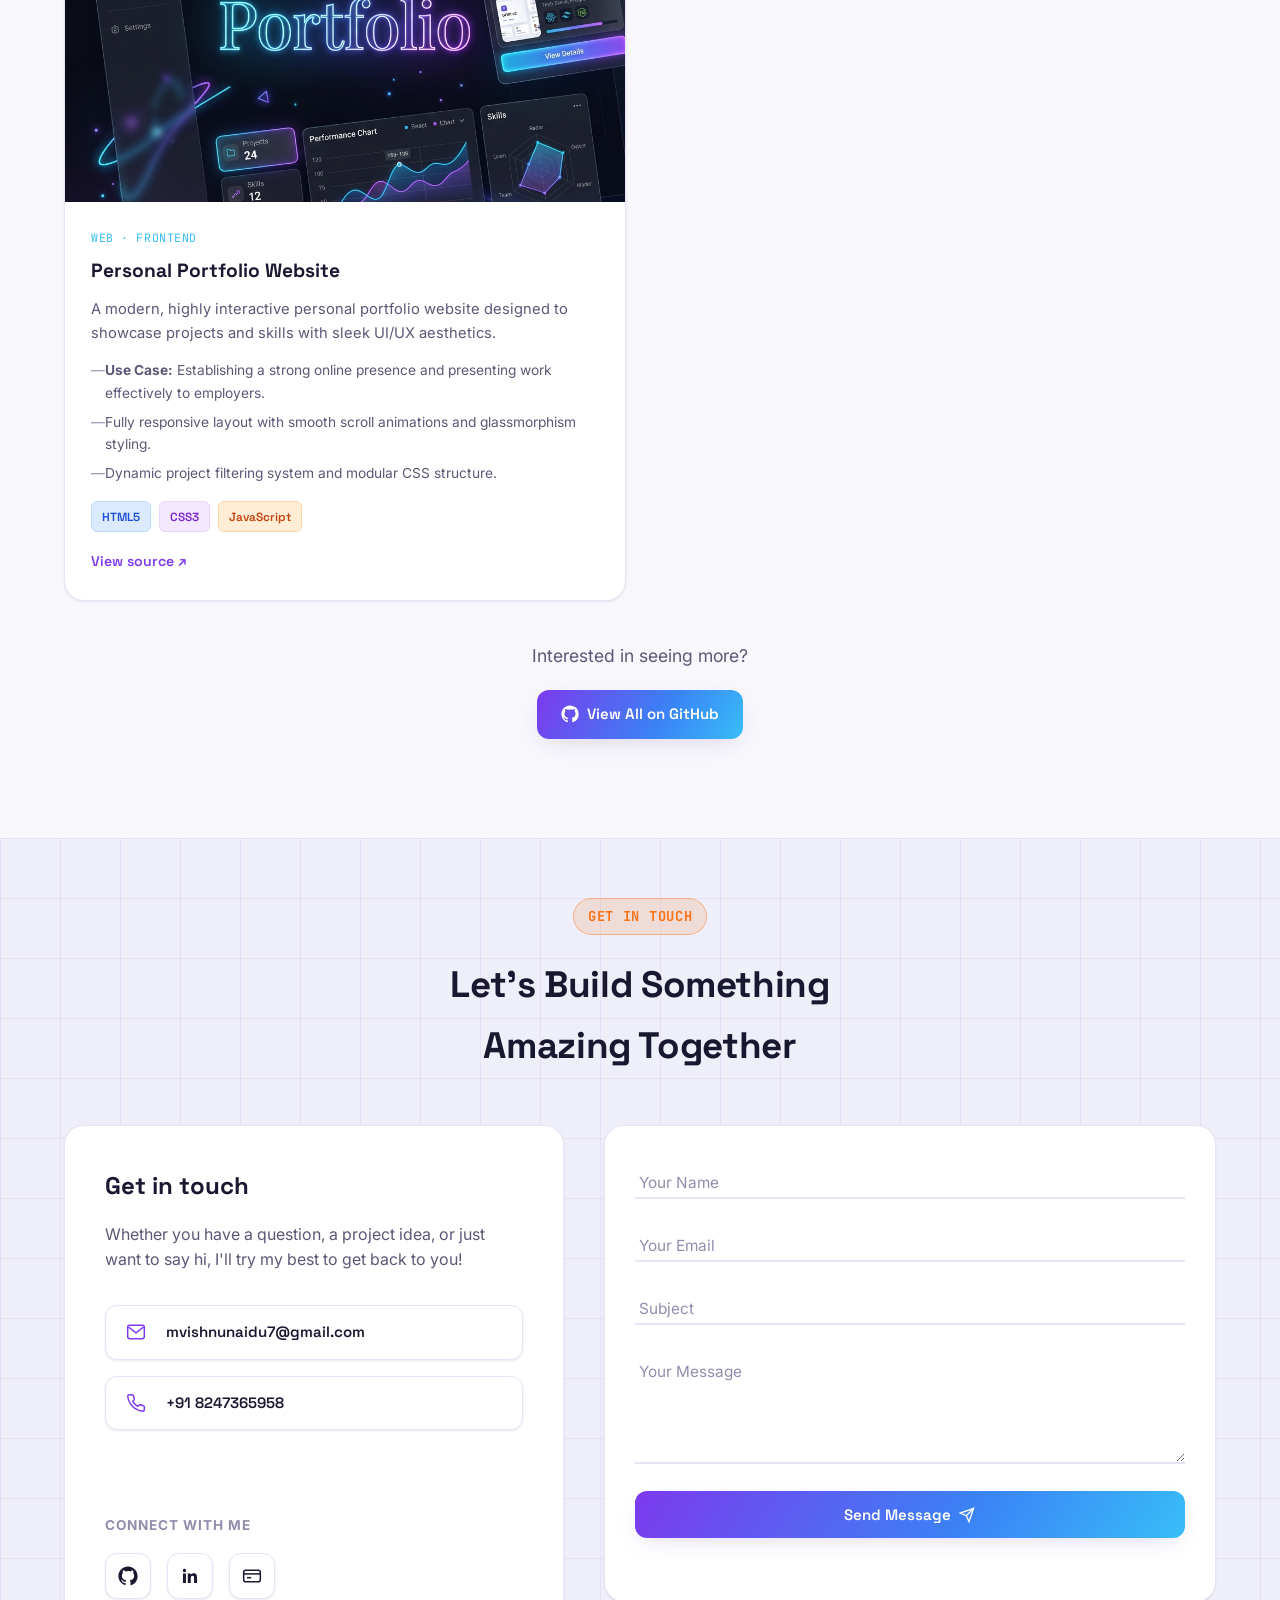
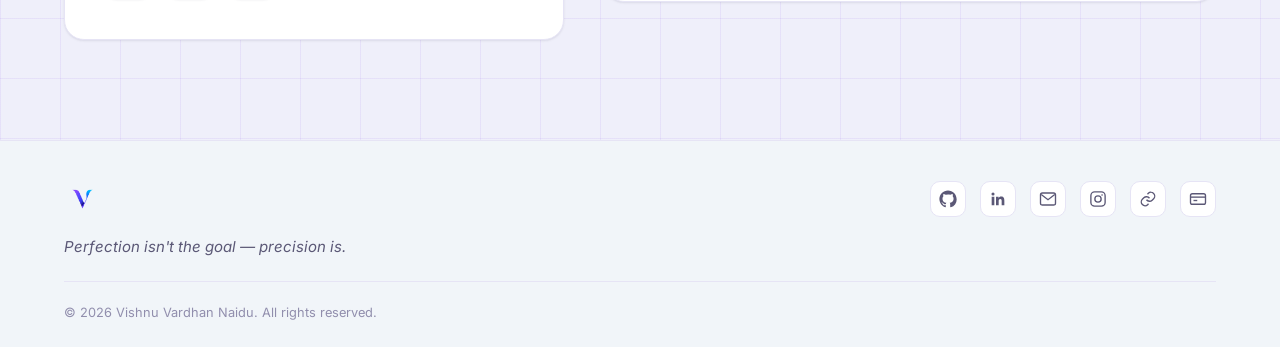
==== commit a2490e96: "Update Experience section color to fuchsia" ====
--- a/index.html
+++ b/index.html
@@ -171,7 +171,7 @@
 <!-- ===== EXPERIENCE ===== -->
 <section class="section section-alt" id="experience" style="padding-top: 60px;">
   <div class="section-inner">
-    <p class="eyebrow eyebrow-green reveal-scale center">Experience</p>
+    <p class="eyebrow eyebrow-fuchsia reveal-scale center">Experience</p>
     <h2 class="section-title reveal-scale center">Where I've worked.</h2>
     <div class="timeline">
       <div class="timeline-item reveal-left">
--- a/style.css
+++ b/style.css
@@ -188,15 +188,15 @@
   display:inline-block; padding: 6px 14px; border-radius: 999px; margin: 0 0 20px;
 }
 .eyebrow-blue {
-  color: var(--blue);
-  background: color-mix(in srgb, var(--blue) 15%, transparent);
-  border: 1px solid color-mix(in srgb, var(--blue) 40%, transparent);
+  color: #2563EB;
+  background: color-mix(in srgb, #2563EB 15%, transparent);
+  border: 1px solid color-mix(in srgb, #2563EB 40%, transparent);
   font-weight: 700; text-transform: uppercase; letter-spacing: 0.05em;
 }
-.eyebrow-green {
-  color: #10B981;
-  background: color-mix(in srgb, #10B981 15%, transparent);
-  border: 1px solid color-mix(in srgb, #10B981 40%, transparent);
+.eyebrow-fuchsia {
+  color: #D946EF;
+  background: color-mix(in srgb, #D946EF 15%, transparent);
+  border: 1px solid color-mix(in srgb, #D946EF 40%, transparent);
   font-weight: 700; text-transform: uppercase; letter-spacing: 0.05em;
 }
 .eyebrow-skyblue {
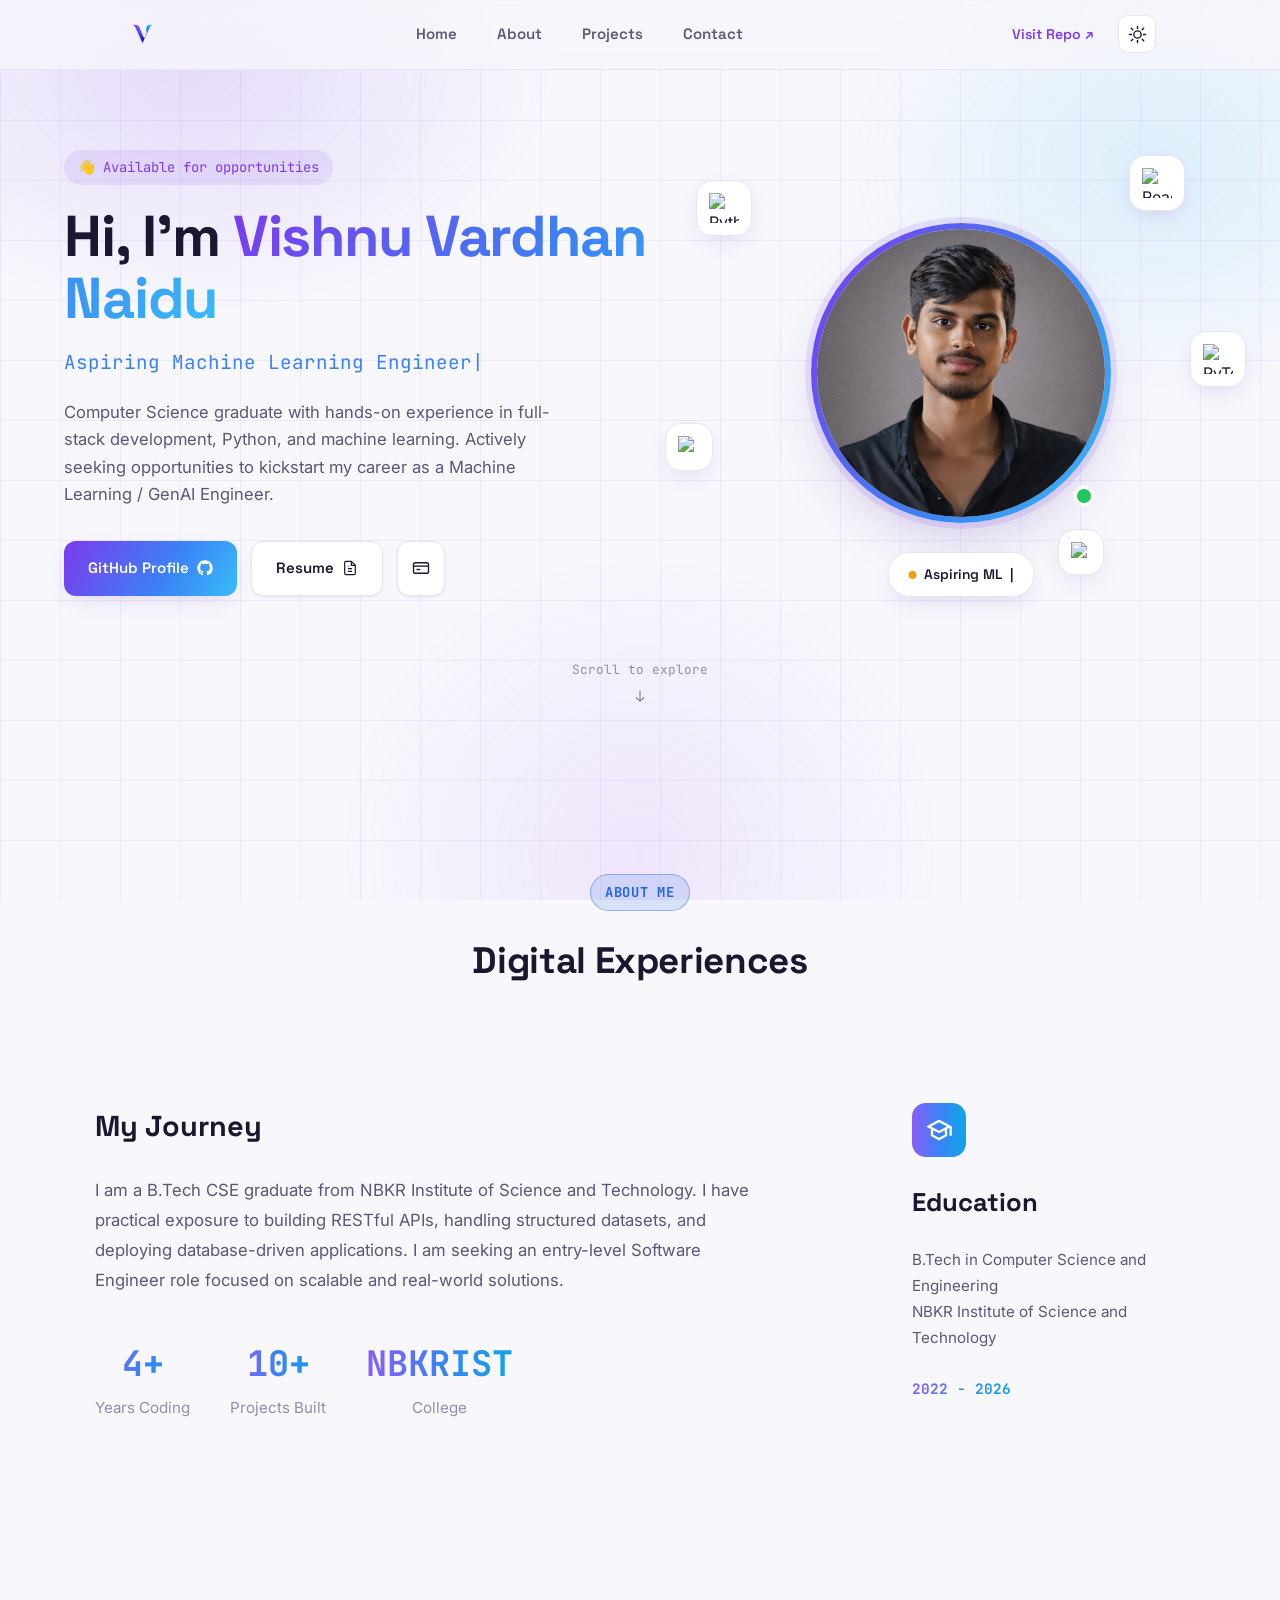
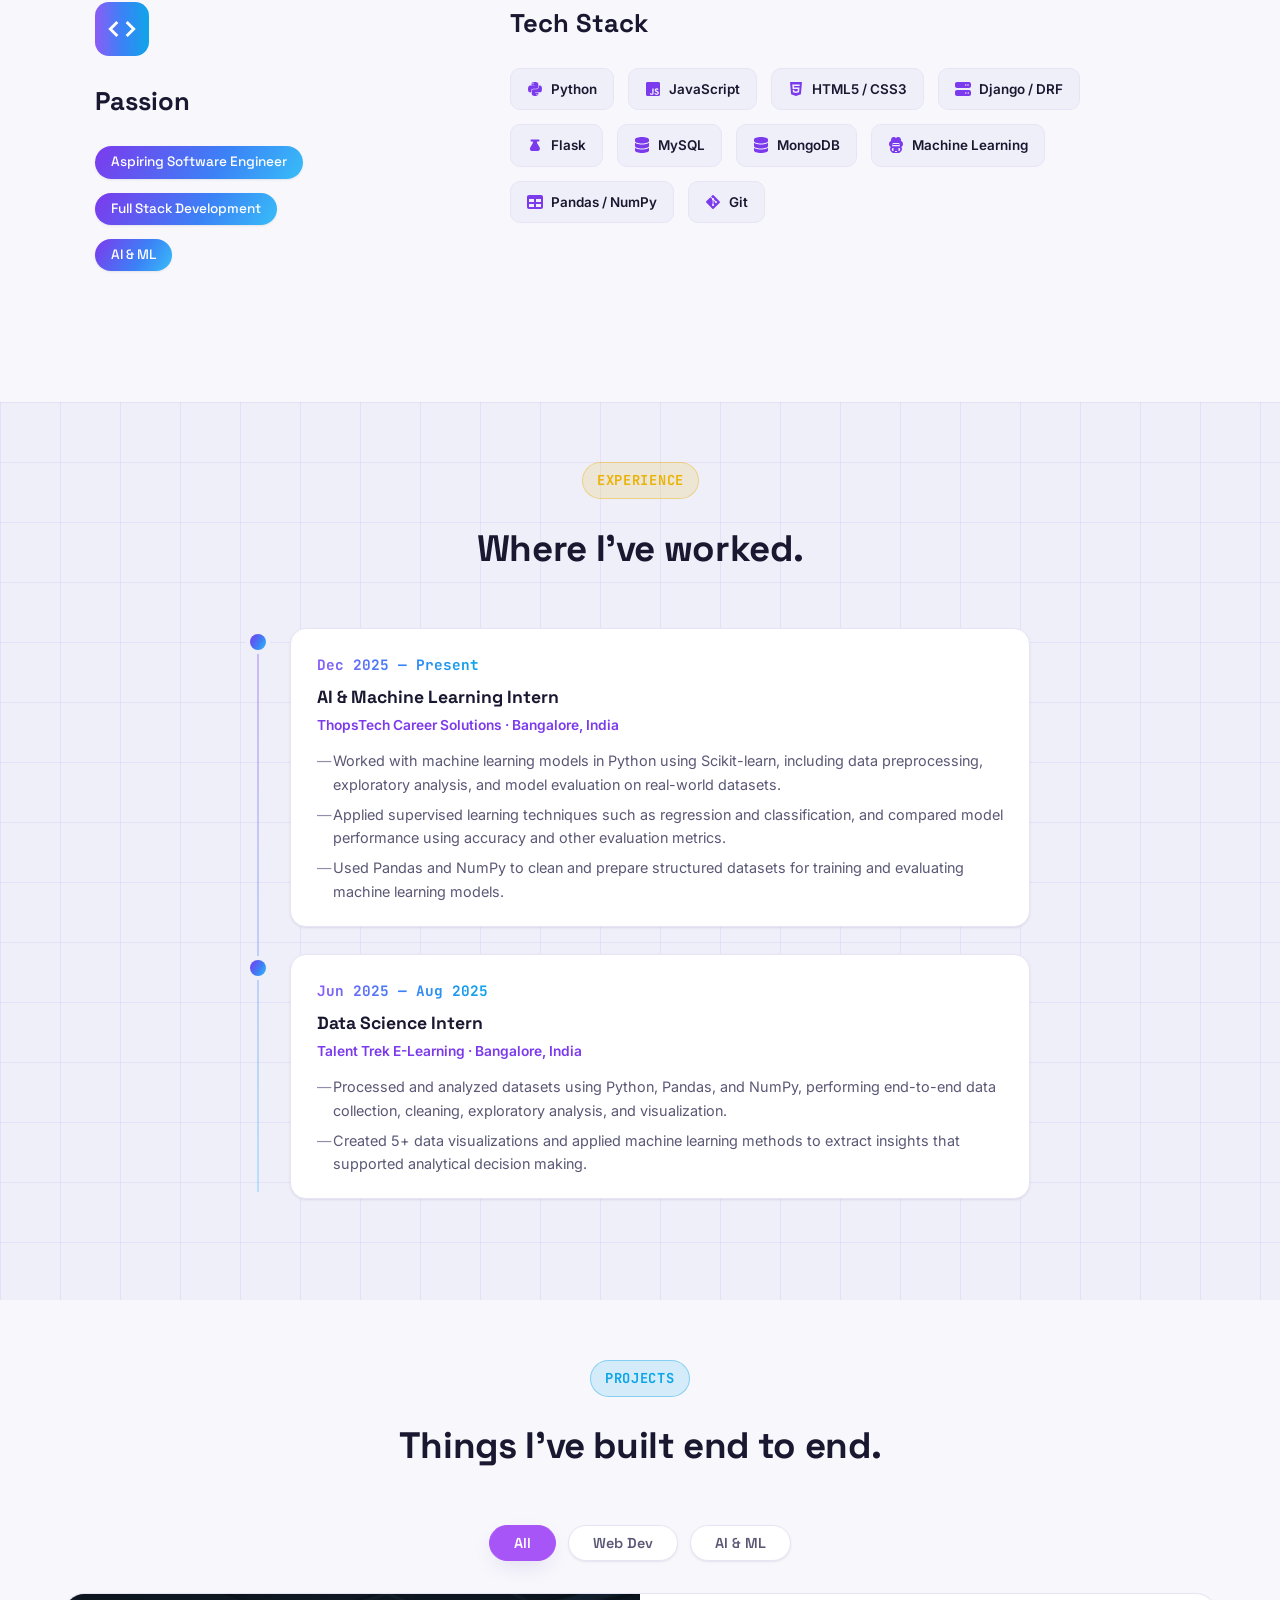
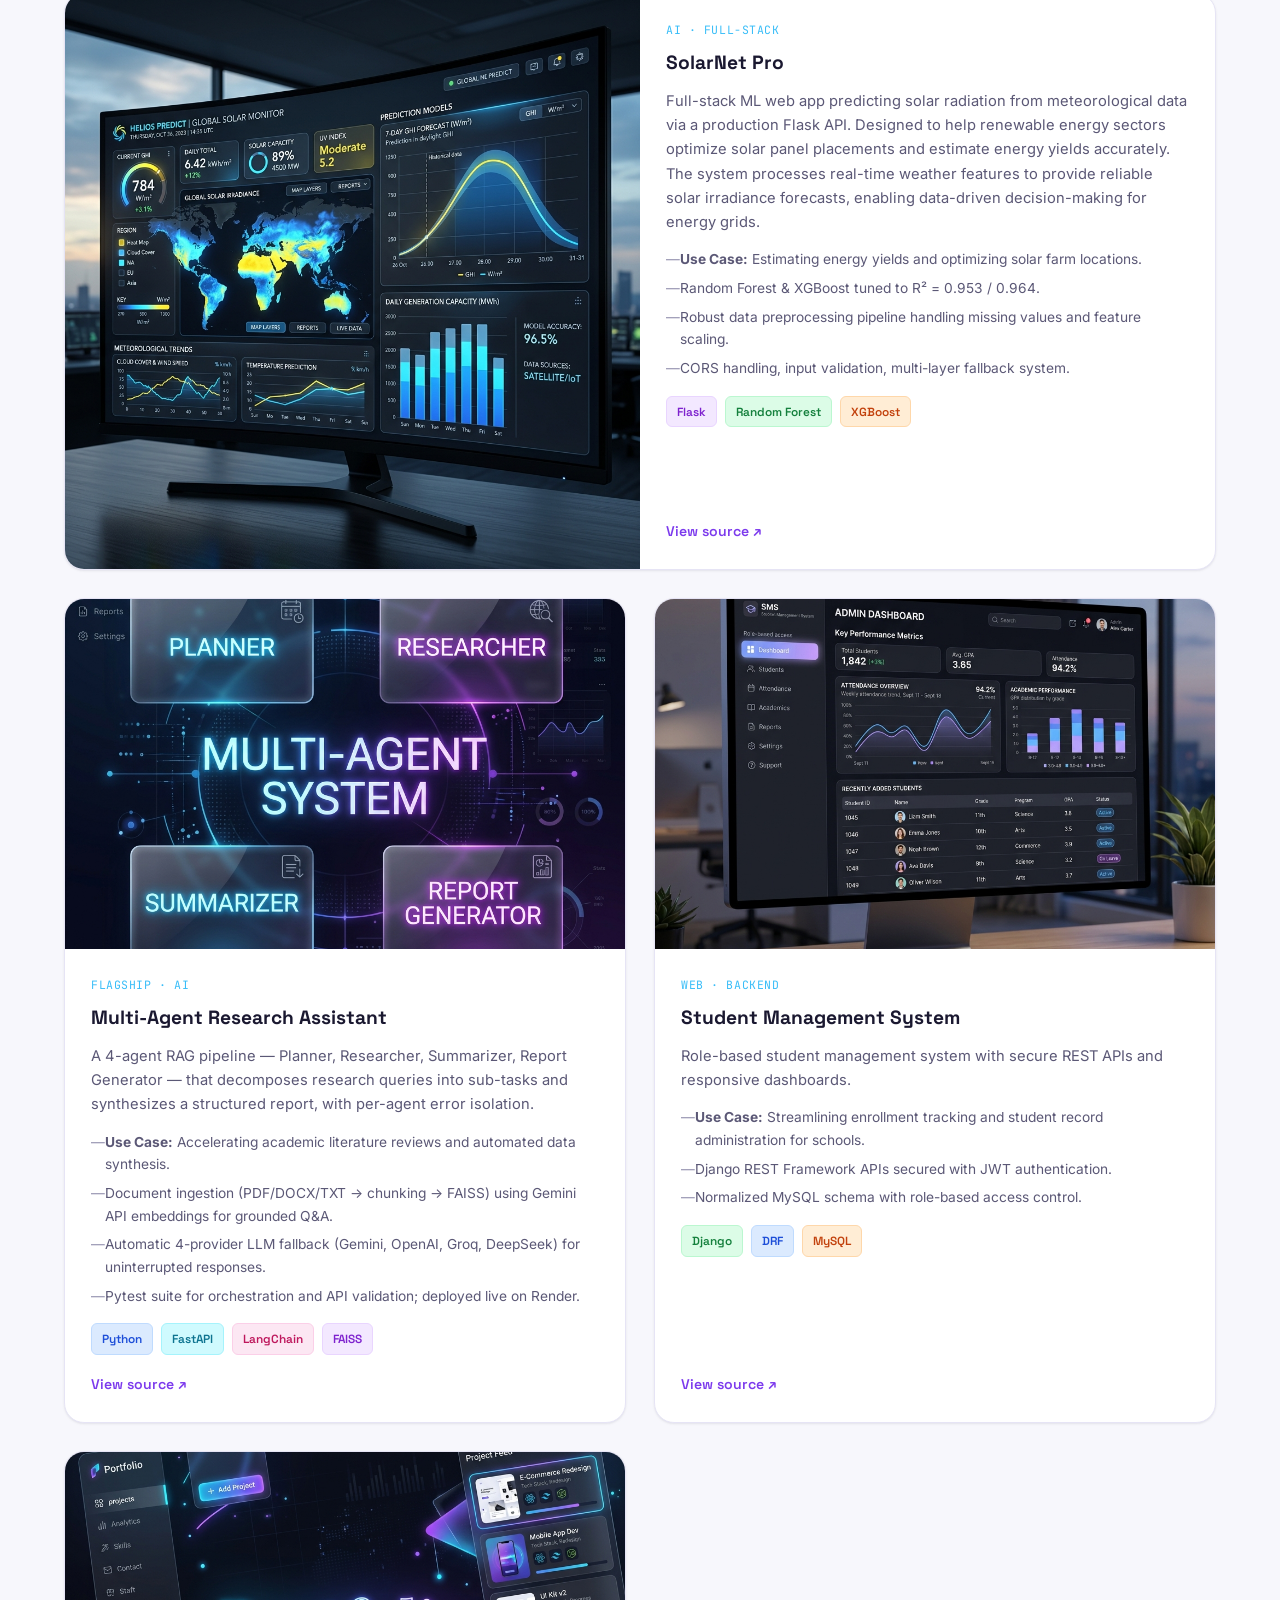
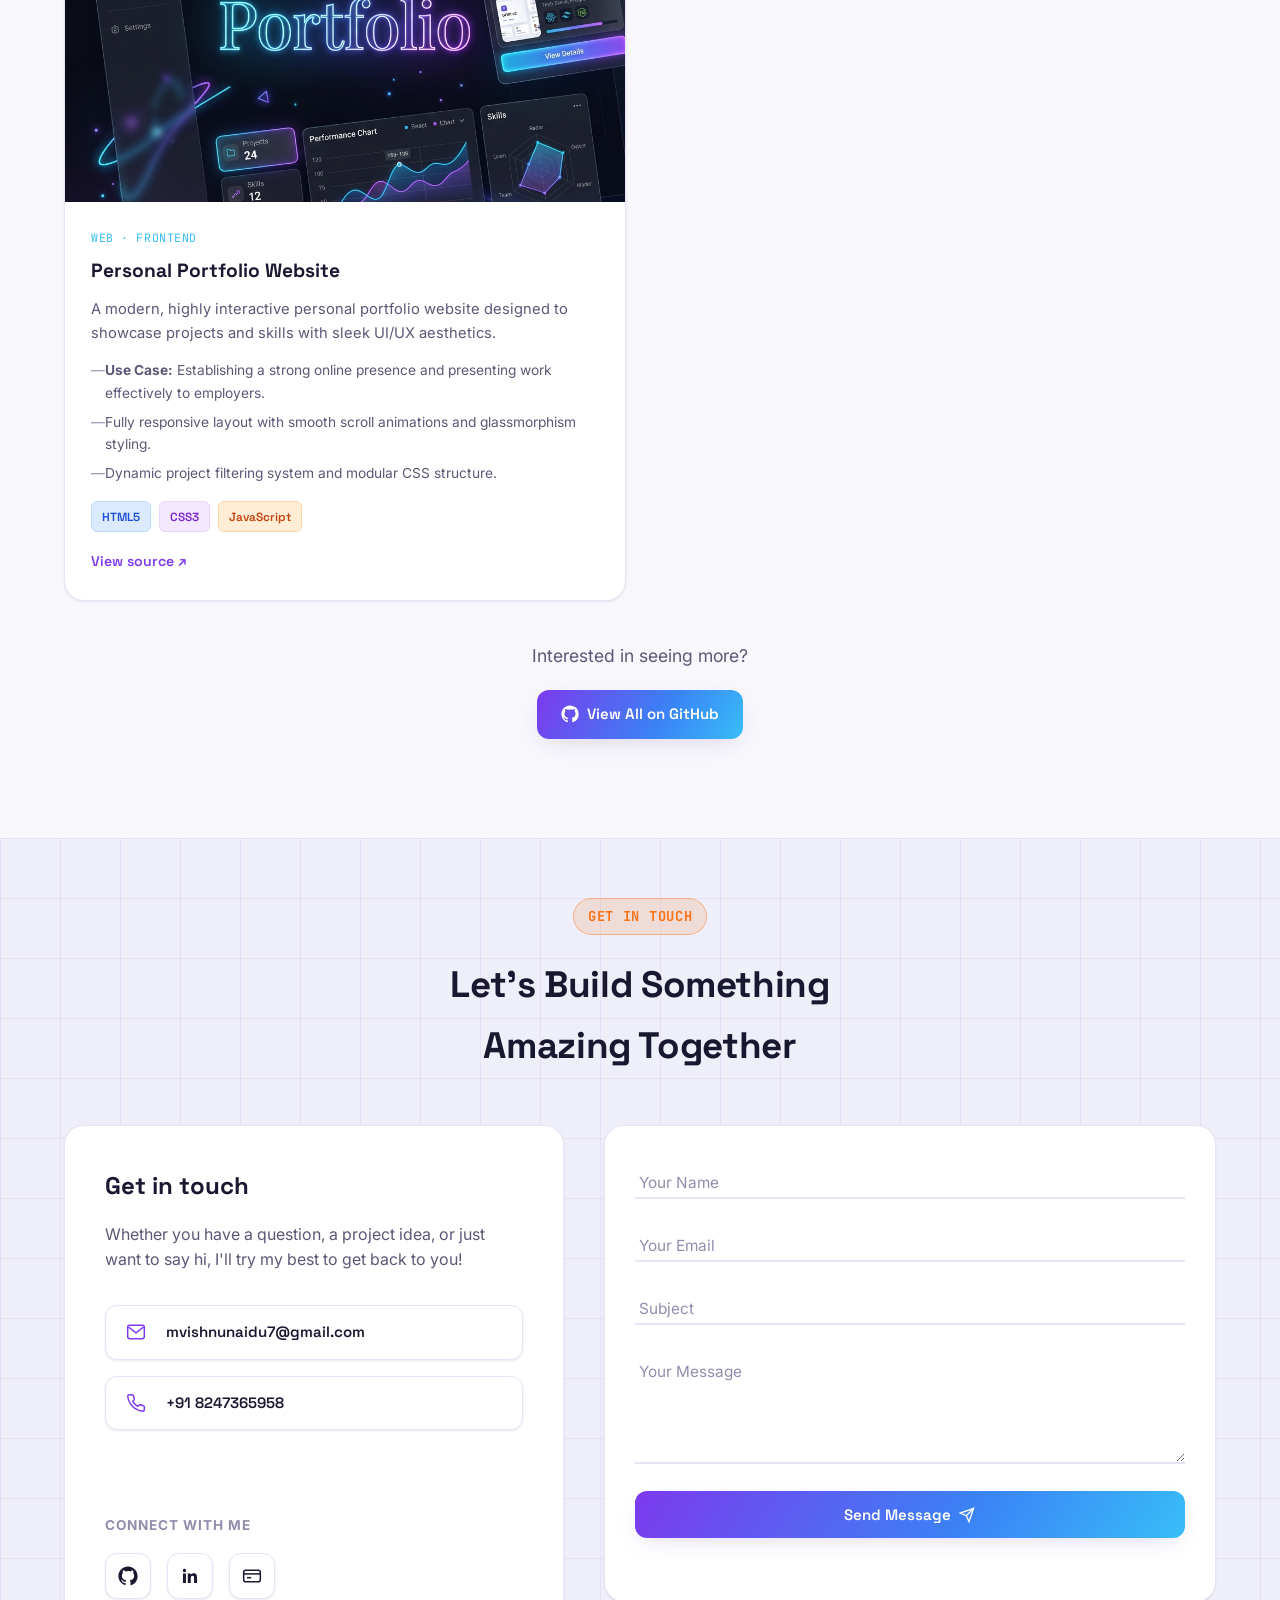
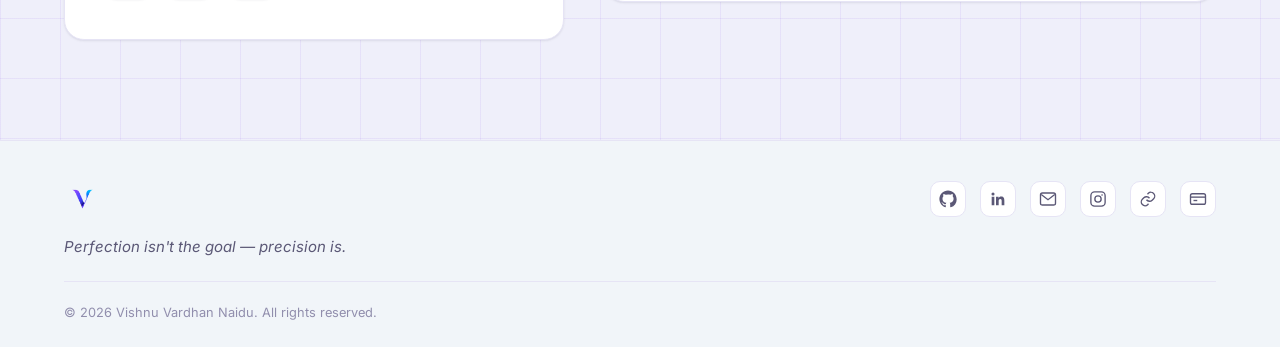
==== commit 8face64f: "Update Experience section color to Gold" ====
--- a/index.html
+++ b/index.html
@@ -171,7 +171,7 @@
 <!-- ===== EXPERIENCE ===== -->
 <section class="section section-alt" id="experience" style="padding-top: 60px;">
   <div class="section-inner">
-    <p class="eyebrow eyebrow-fuchsia reveal-scale center">Experience</p>
+    <p class="eyebrow eyebrow-gold reveal-scale center">Experience</p>
     <h2 class="section-title reveal-scale center">Where I've worked.</h2>
     <div class="timeline">
       <div class="timeline-item reveal-left">
--- a/style.css
+++ b/style.css
@@ -193,10 +193,10 @@
   border: 1px solid color-mix(in srgb, #2563EB 40%, transparent);
   font-weight: 700; text-transform: uppercase; letter-spacing: 0.05em;
 }
-.eyebrow-fuchsia {
-  color: #D946EF;
-  background: color-mix(in srgb, #D946EF 15%, transparent);
-  border: 1px solid color-mix(in srgb, #D946EF 40%, transparent);
+.eyebrow-gold {
+  color: #EAB308;
+  background: color-mix(in srgb, #EAB308 15%, transparent);
+  border: 1px solid color-mix(in srgb, #EAB308 40%, transparent);
   font-weight: 700; text-transform: uppercase; letter-spacing: 0.05em;
 }
 .eyebrow-skyblue {
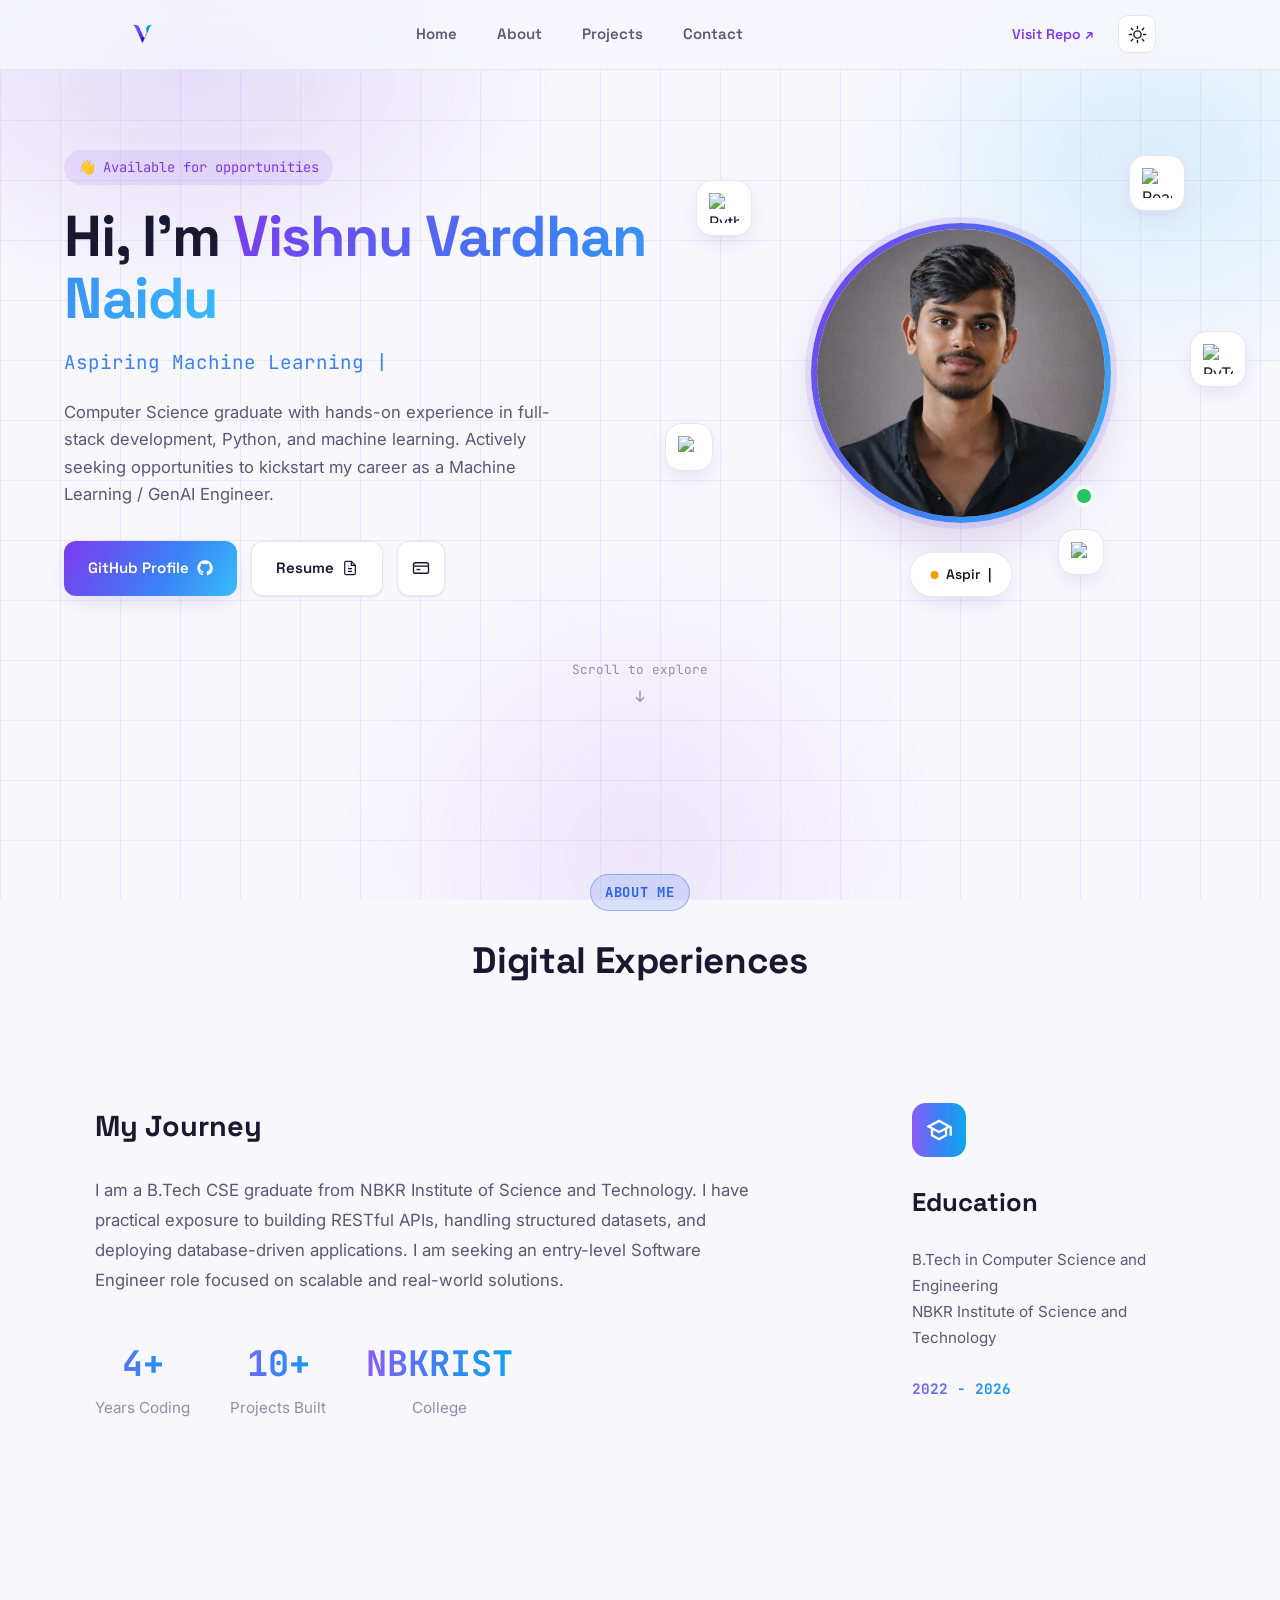
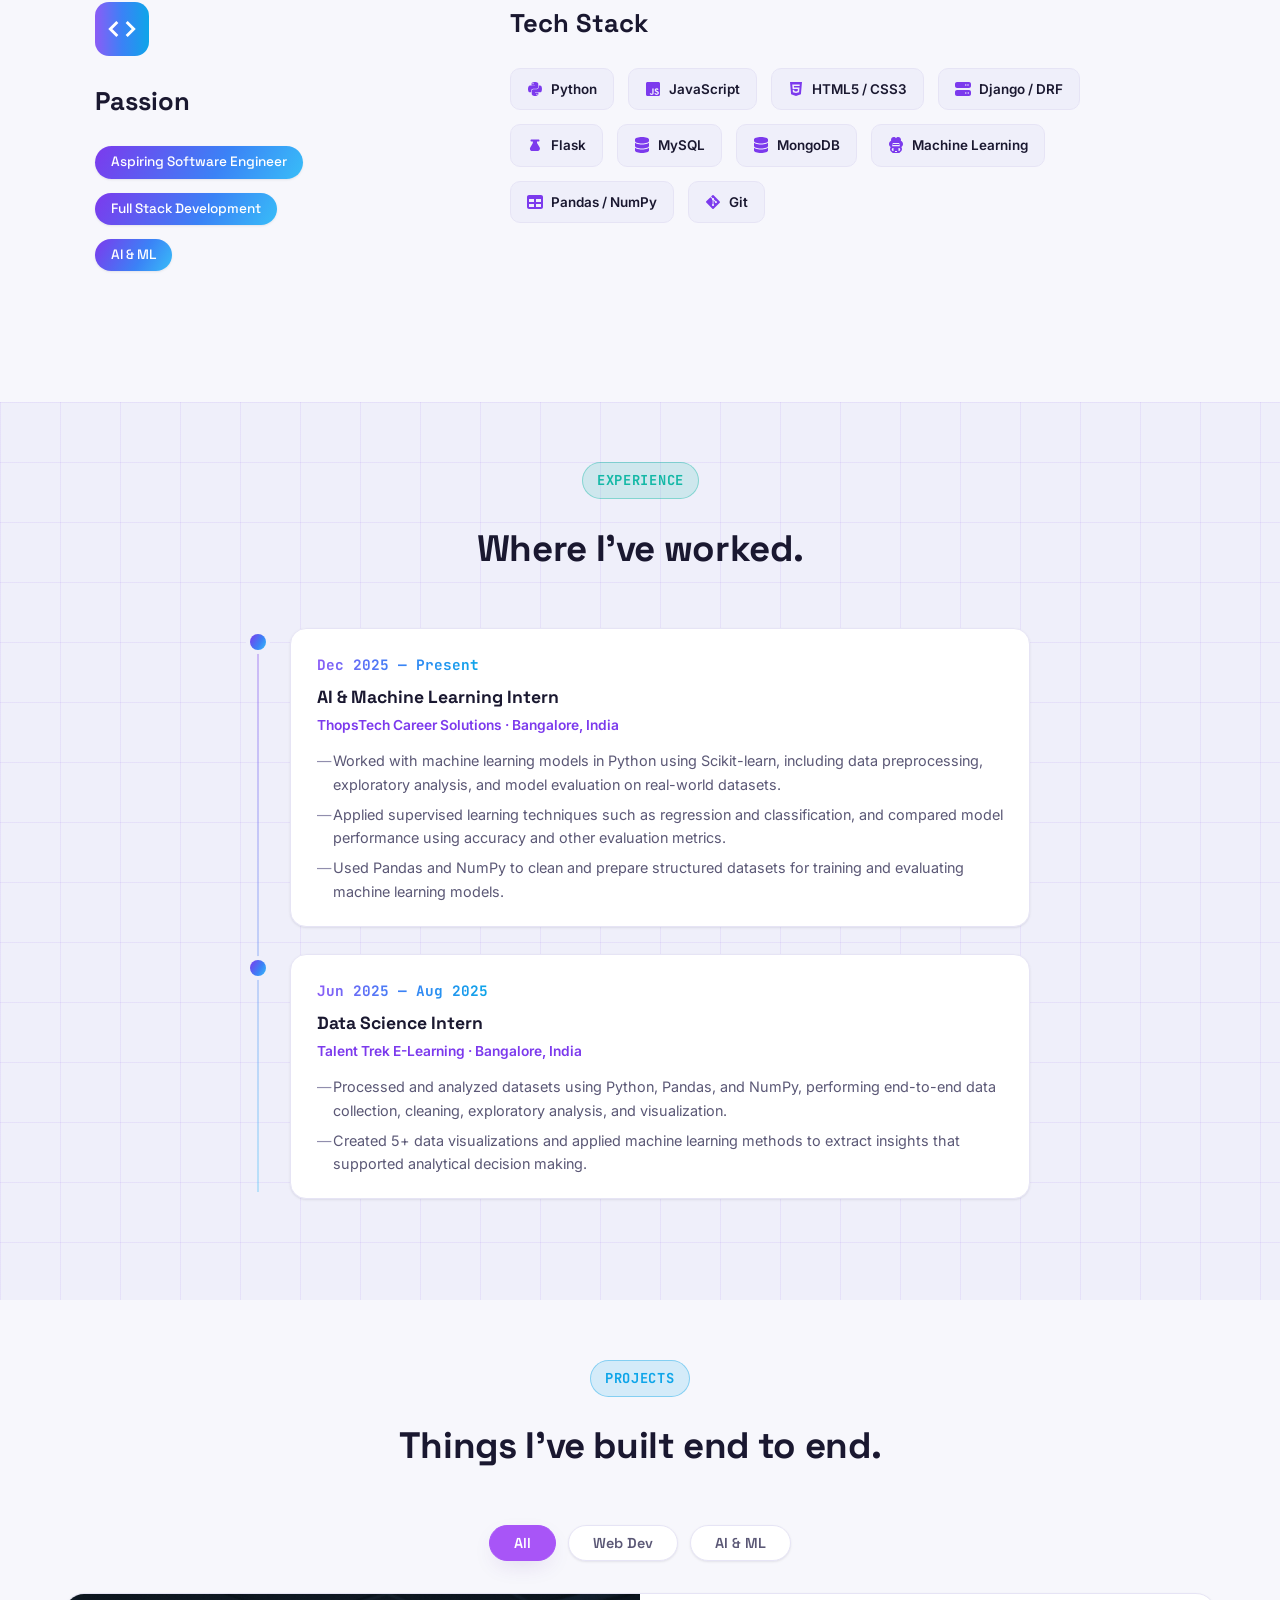
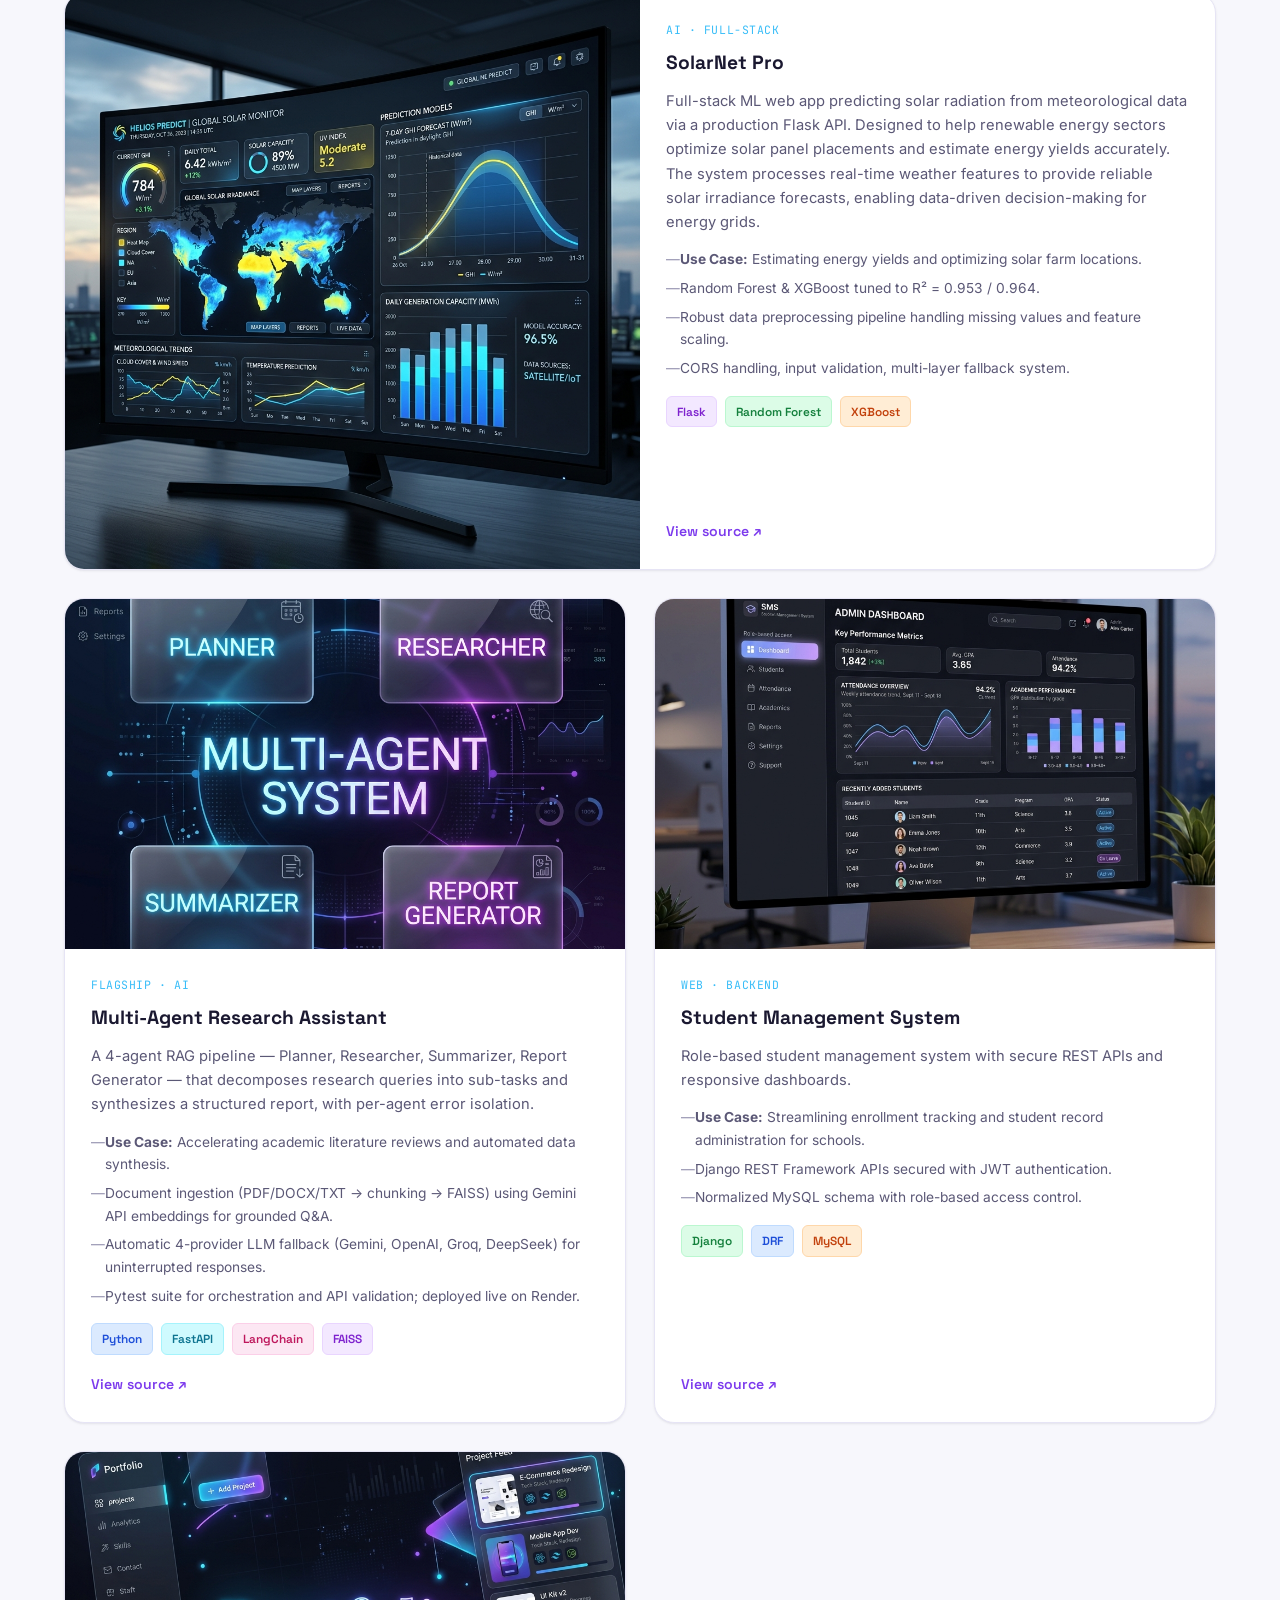
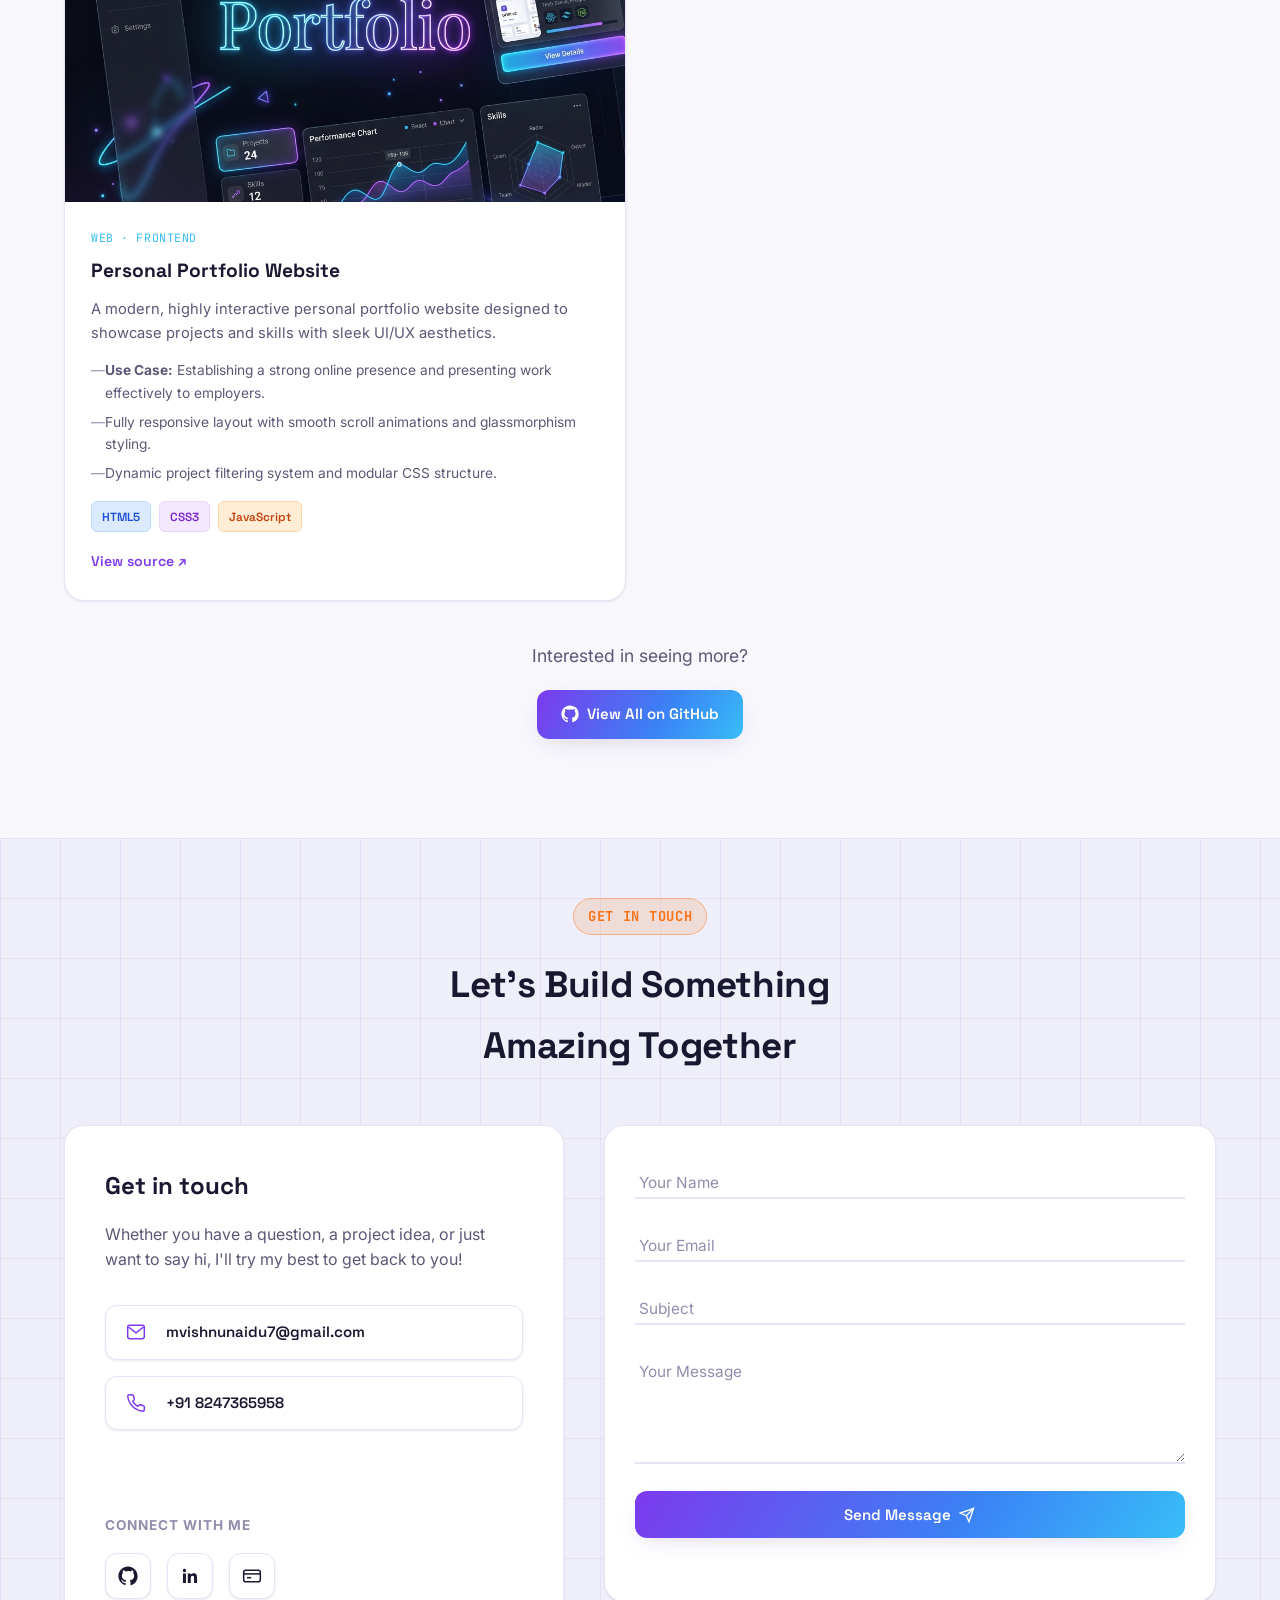
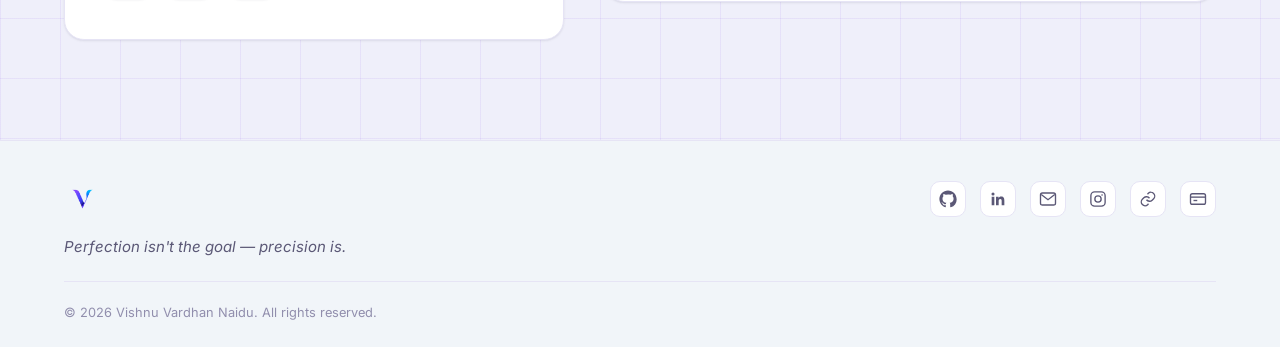
==== commit 76afea9e: "Update Experience section color to Teal" ====
--- a/index.html
+++ b/index.html
@@ -171,7 +171,7 @@
 <!-- ===== EXPERIENCE ===== -->
 <section class="section section-alt" id="experience" style="padding-top: 60px;">
   <div class="section-inner">
-    <p class="eyebrow eyebrow-gold reveal-scale center">Experience</p>
+    <p class="eyebrow eyebrow-teal reveal-scale center">Experience</p>
     <h2 class="section-title reveal-scale center">Where I've worked.</h2>
     <div class="timeline">
       <div class="timeline-item reveal-left">
--- a/style.css
+++ b/style.css
@@ -193,10 +193,10 @@
   border: 1px solid color-mix(in srgb, #2563EB 40%, transparent);
   font-weight: 700; text-transform: uppercase; letter-spacing: 0.05em;
 }
-.eyebrow-gold {
-  color: #EAB308;
-  background: color-mix(in srgb, #EAB308 15%, transparent);
-  border: 1px solid color-mix(in srgb, #EAB308 40%, transparent);
+.eyebrow-teal {
+  color: #14B8A6;
+  background: color-mix(in srgb, #14B8A6 15%, transparent);
+  border: 1px solid color-mix(in srgb, #14B8A6 40%, transparent);
   font-weight: 700; text-transform: uppercase; letter-spacing: 0.05em;
 }
 .eyebrow-skyblue {
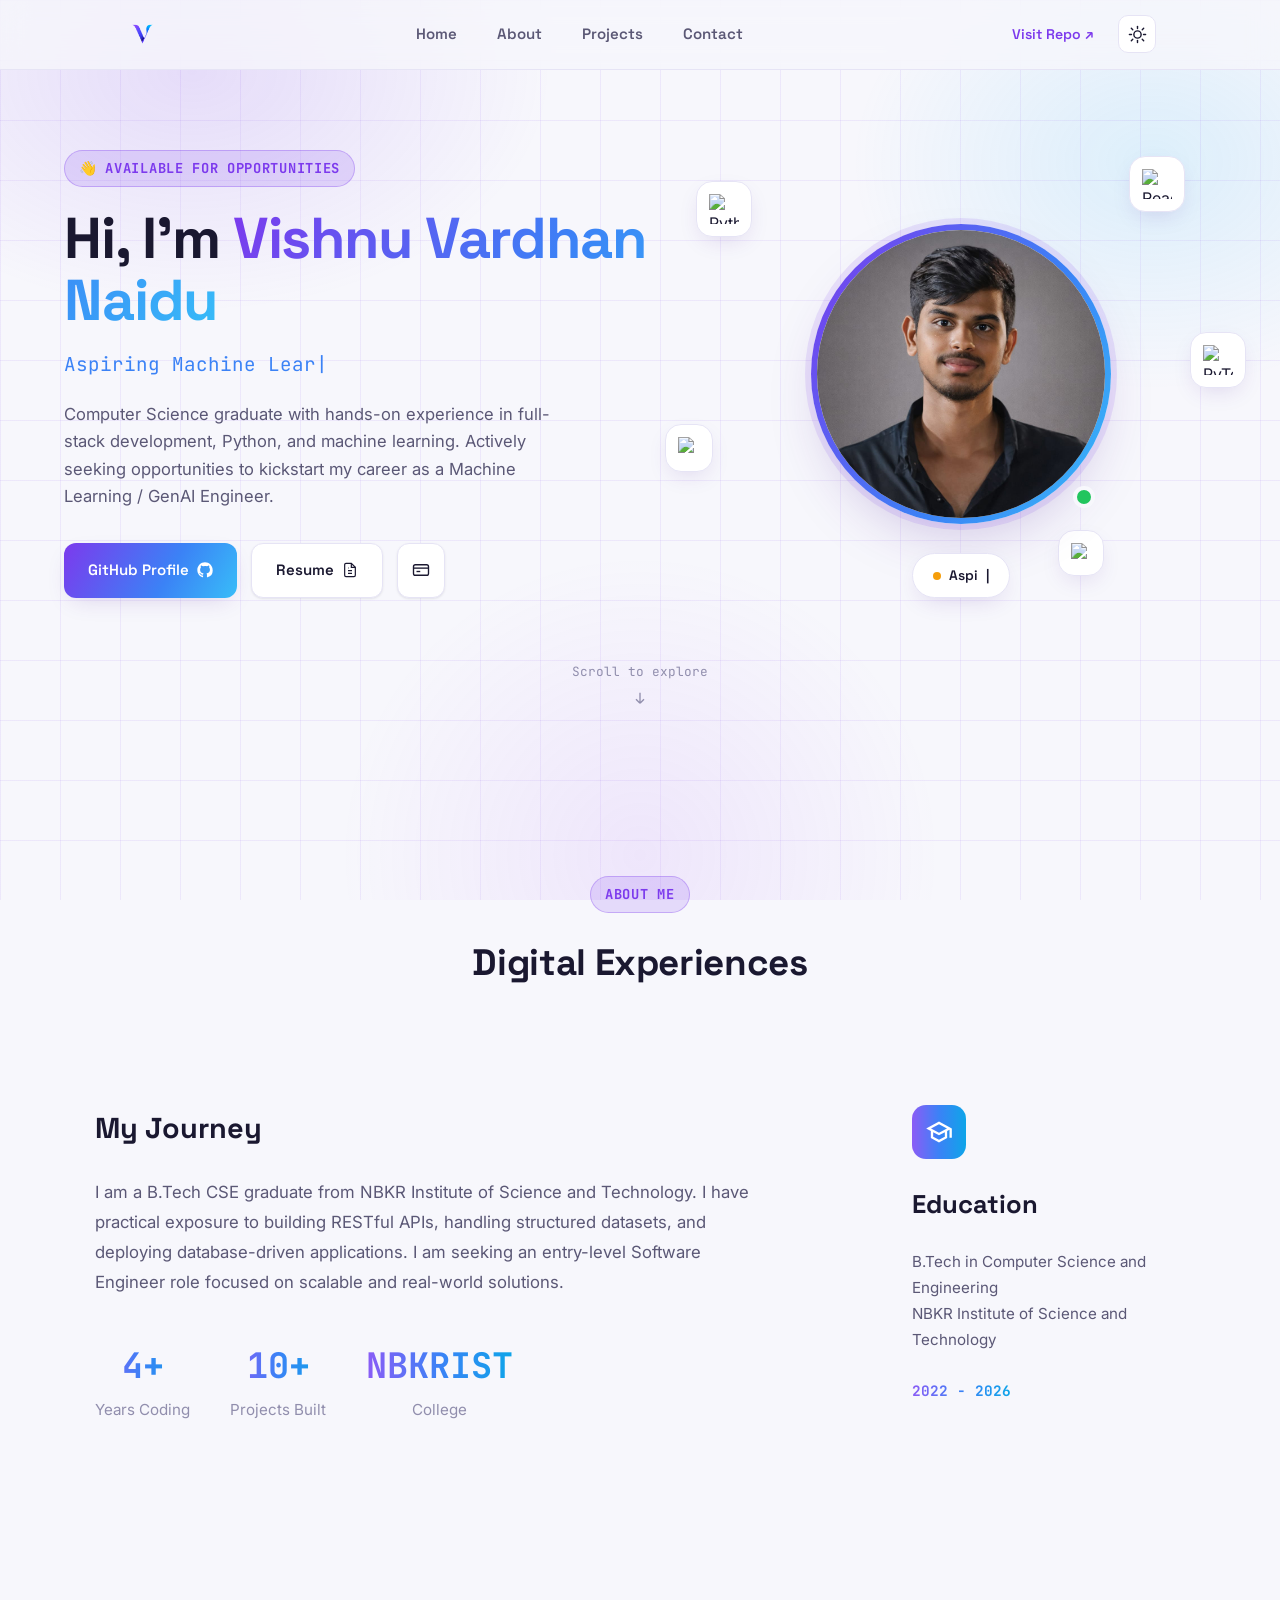
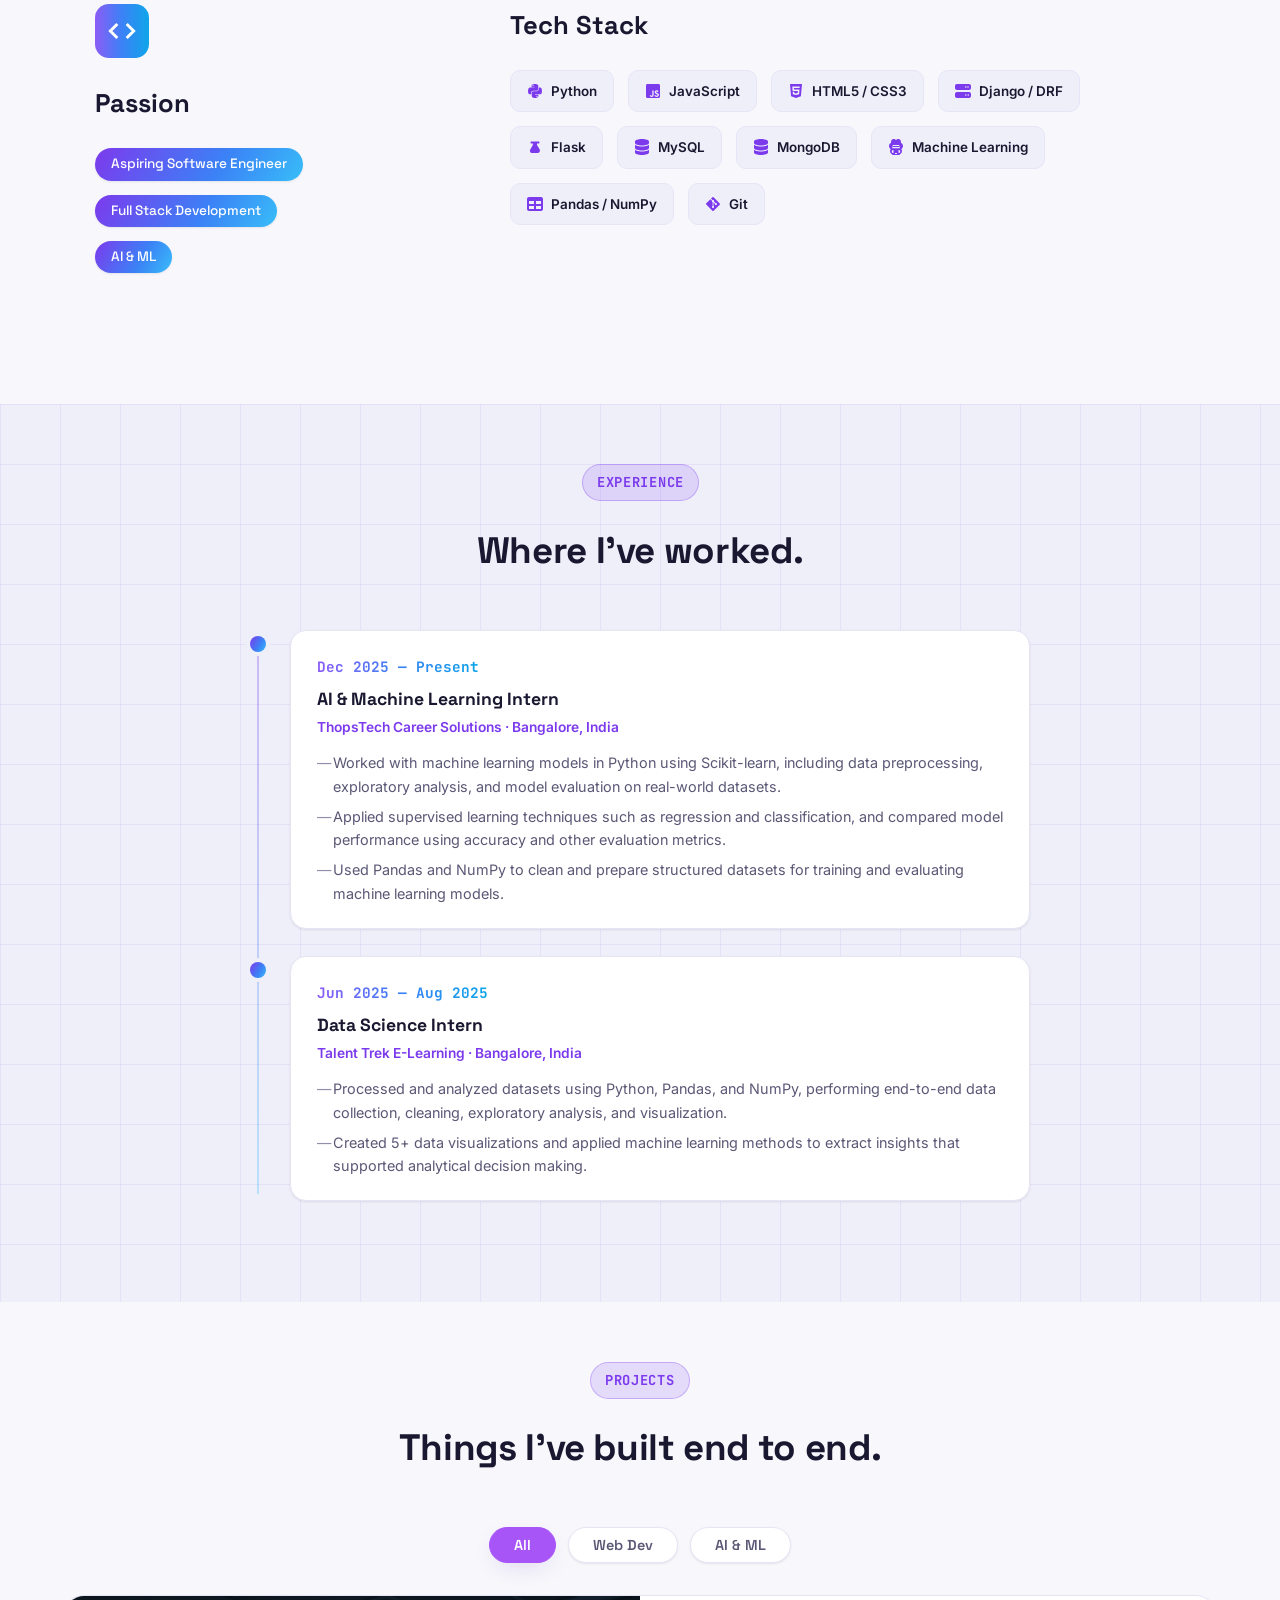
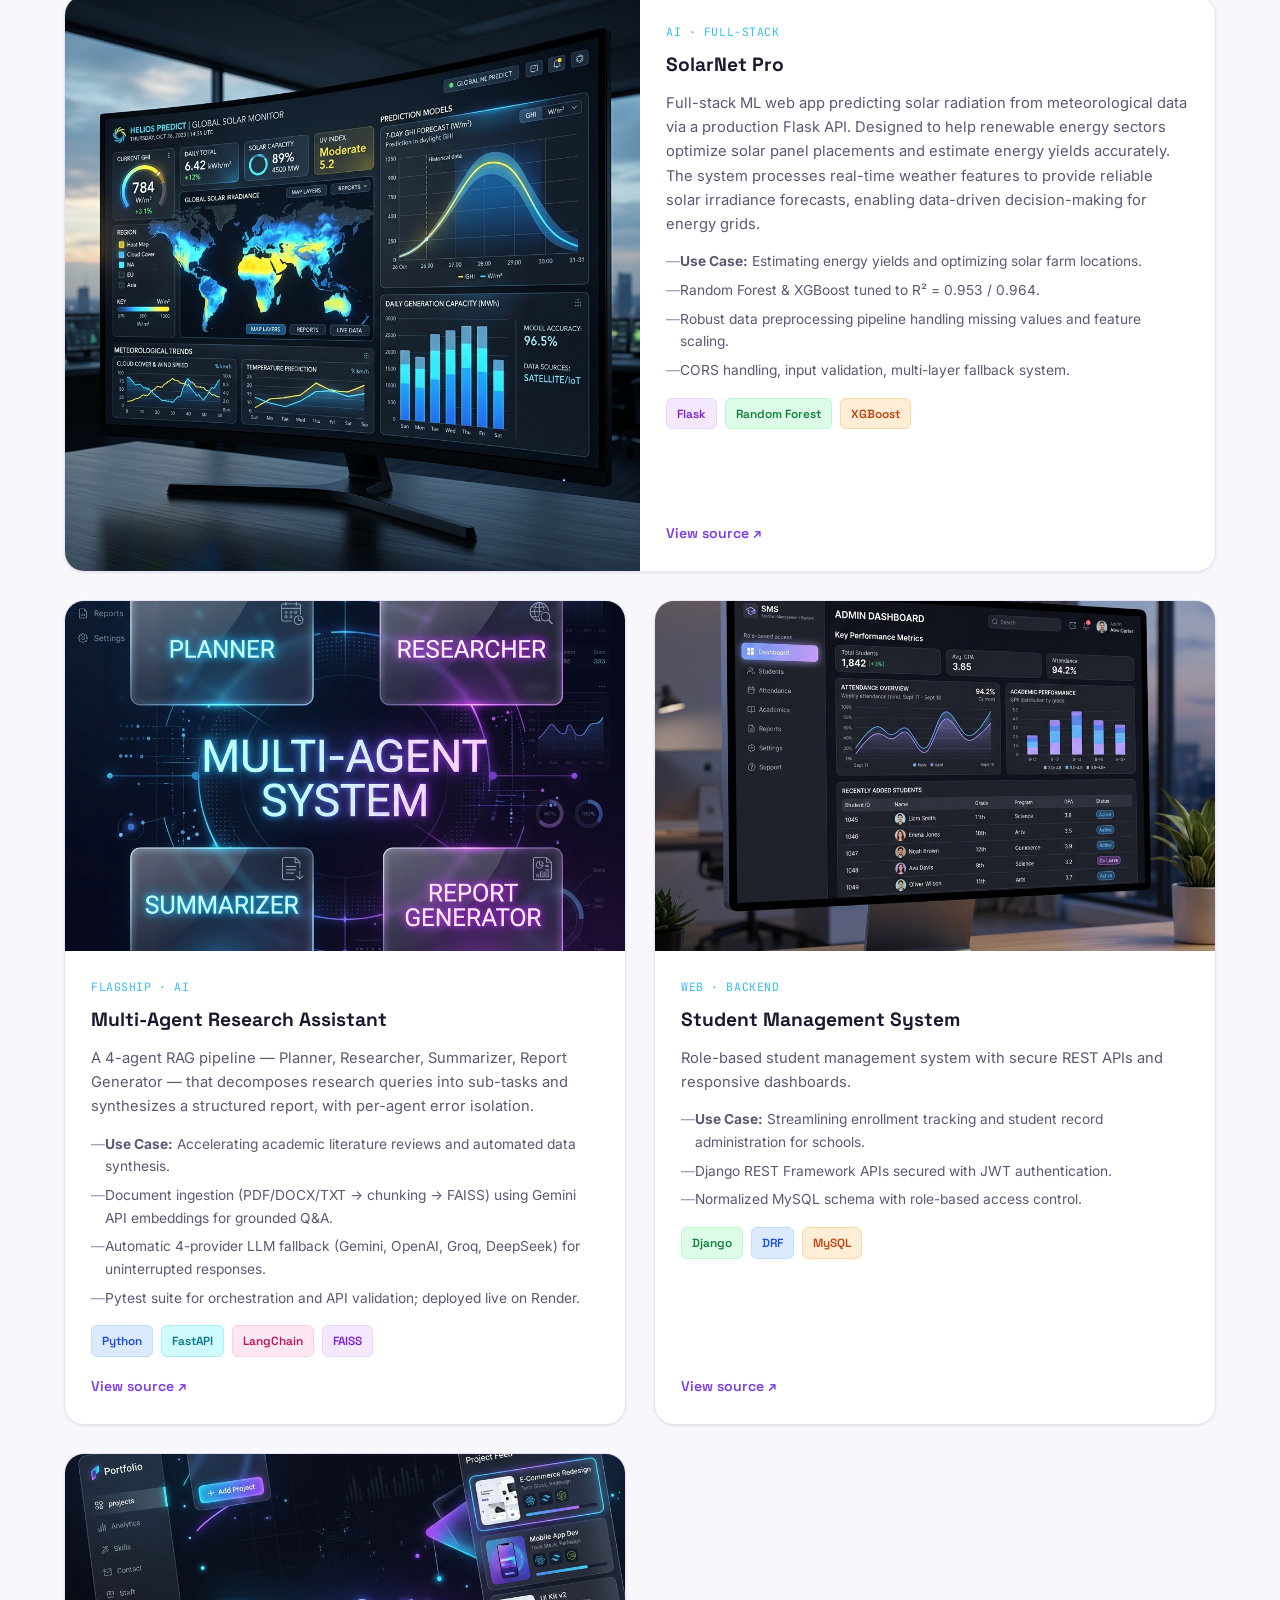
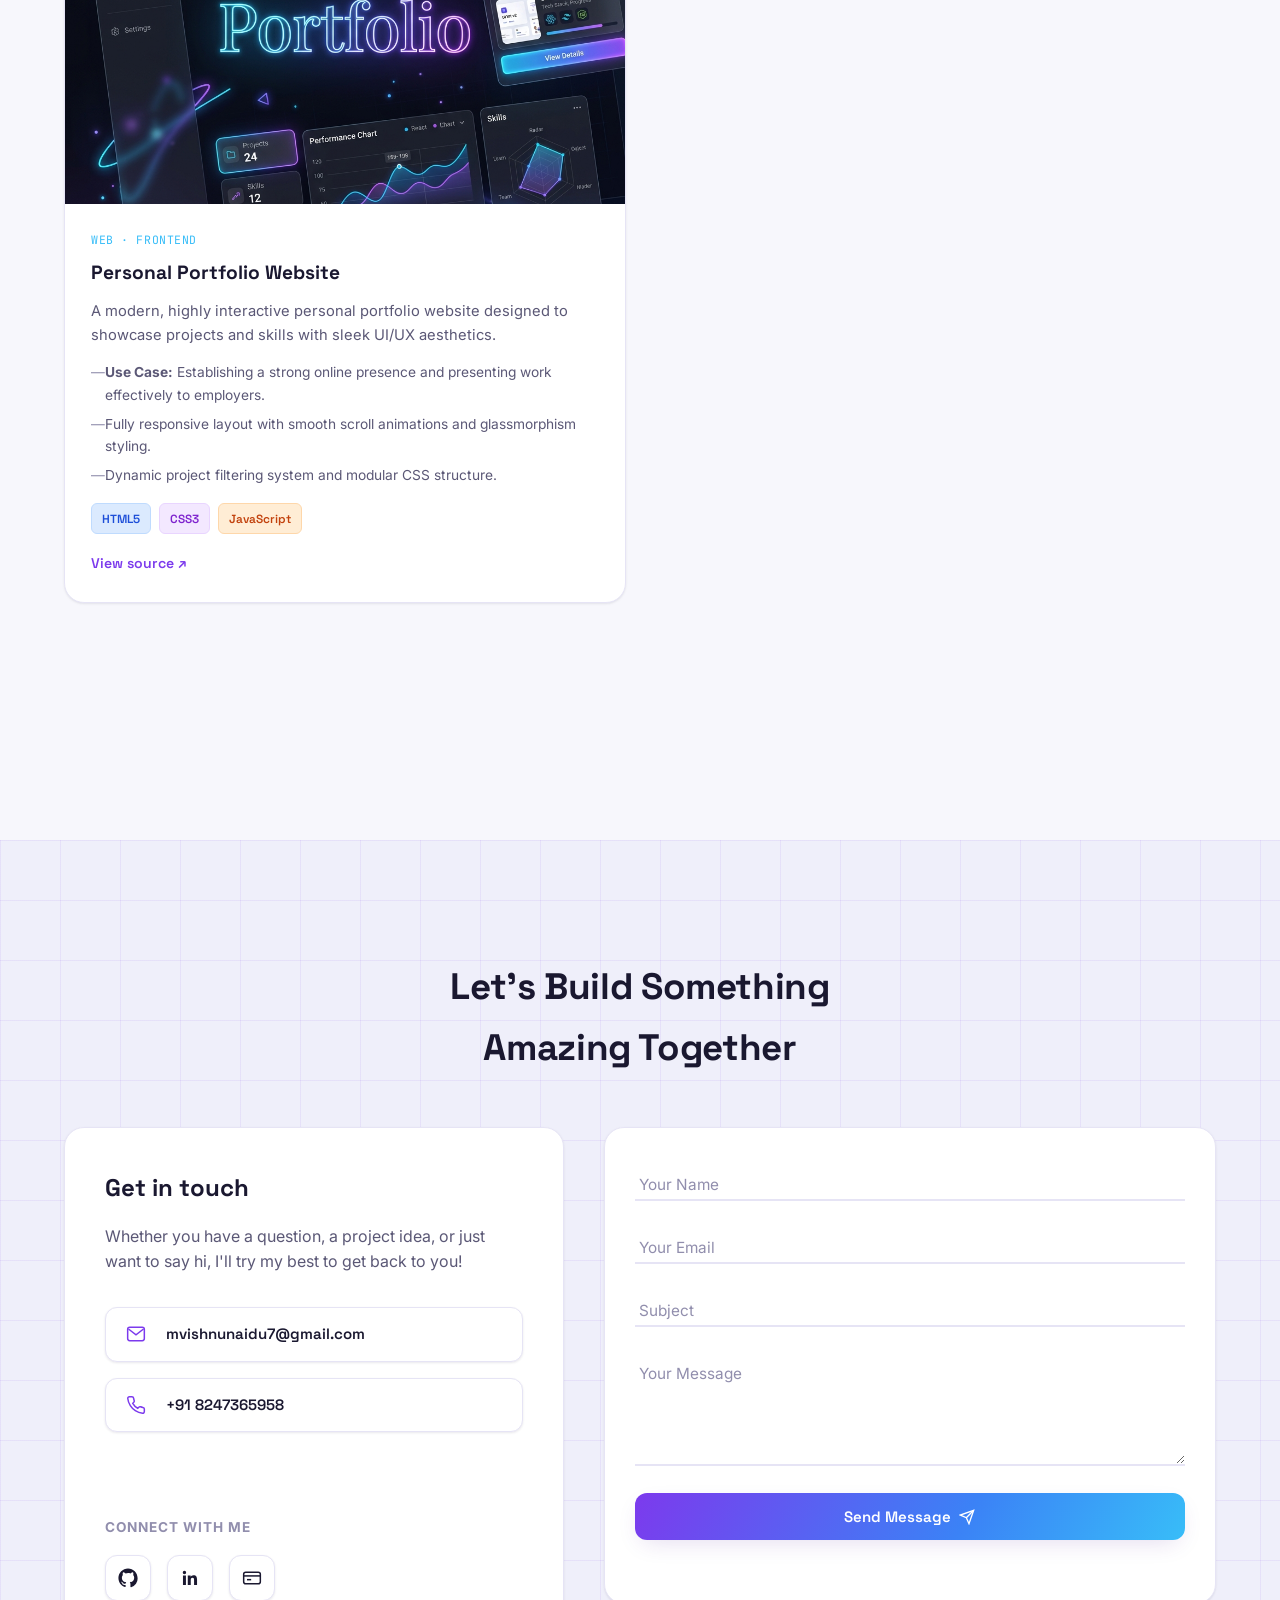
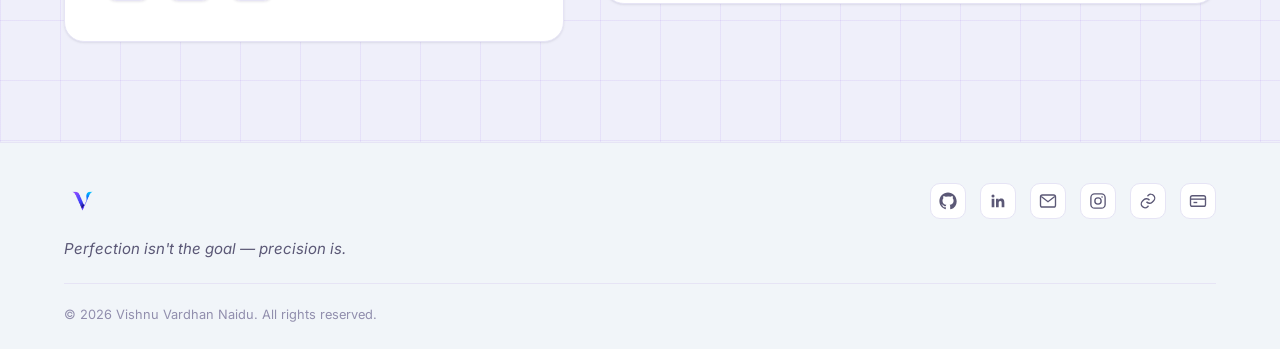
==== commit a44382a2: "Unify section colors to a sleek, professional Violet theme" ====
--- a/index.html
+++ b/index.html
@@ -93,7 +93,7 @@
 <!-- ===== ABOUT ===== -->
 <section class="section" id="about">
   <div class="section-inner" style="max-width: 1200px; padding-top: 10px;">
-    <p class="eyebrow eyebrow-blue reveal-scale center">About Me</p>
+    <p class="eyebrow reveal-scale center">About Me</p>
     <h2 class="section-title reveal-scale" style="margin-bottom: 80px;">Digital Experiences</h2>
 
     <!-- Row 1 -->
@@ -171,7 +171,7 @@
 <!-- ===== EXPERIENCE ===== -->
 <section class="section section-alt" id="experience" style="padding-top: 60px;">
   <div class="section-inner">
-    <p class="eyebrow eyebrow-teal reveal-scale center">Experience</p>
+    <p class="eyebrow reveal-scale center">Experience</p>
     <h2 class="section-title reveal-scale center">Where I've worked.</h2>
     <div class="timeline">
       <div class="timeline-item reveal-left">
@@ -206,7 +206,7 @@
 <!-- ===== PROJECTS ===== -->
 <section class="section" id="projects" style="padding-top: 60px;">
   <div class="section-inner">
-    <p class="eyebrow eyebrow-skyblue reveal-scale center">Projects</p>
+    <p class="eyebrow reveal-scale center">Projects</p>
     <h2 class="section-title reveal-scale center">Things I've built end to end.</h2>
 
     <div class="project-filters reveal-scale center" style="display: flex; justify-content: center; gap: 12px; margin-bottom: 32px;">
@@ -301,7 +301,7 @@
 <!-- ===== CONTACT ===== -->
 <section class="section section-alt section-contact" id="contact" style="padding-top: 60px;">
   <div class="section-inner">
-    <p class="eyebrow eyebrow-orange reveal-scale center">Get In Touch</p>
+    <p class="eyebrow reveal-scale center">Get In Touch</p>
     <h2 class="section-title reveal-scale center">Let’s Build Something<br>Amazing Together</h2>
 
     <div class="contact-layout">
--- a/style.css
+++ b/style.css
@@ -184,32 +184,10 @@
 }
 .eyebrow{
   font-family: var(--font-mono); font-size:.86rem; color: var(--violet);
-  background: color-mix(in srgb, var(--violet) 10%, transparent);
+  background: color-mix(in srgb, var(--violet) 15%, transparent);
+  border: 1px solid color-mix(in srgb, var(--violet) 30%, transparent);
+  font-weight: 700; text-transform: uppercase; letter-spacing: 0.05em;
   display:inline-block; padding: 6px 14px; border-radius: 999px; margin: 0 0 20px;
-}
-.eyebrow-blue {
-  color: #2563EB;
-  background: color-mix(in srgb, #2563EB 15%, transparent);
-  border: 1px solid color-mix(in srgb, #2563EB 40%, transparent);
-  font-weight: 700; text-transform: uppercase; letter-spacing: 0.05em;
-}
-.eyebrow-teal {
-  color: #14B8A6;
-  background: color-mix(in srgb, #14B8A6 15%, transparent);
-  border: 1px solid color-mix(in srgb, #14B8A6 40%, transparent);
-  font-weight: 700; text-transform: uppercase; letter-spacing: 0.05em;
-}
-.eyebrow-skyblue {
-  color: #0EA5E9;
-  background: color-mix(in srgb, #0EA5E9 15%, transparent);
-  border: 1px solid color-mix(in srgb, #0EA5E9 40%, transparent);
-  font-weight: 700; text-transform: uppercase; letter-spacing: 0.05em;
-}
-.eyebrow-orange {
-  color: #F97316;
-  background: color-mix(in srgb, #F97316 15%, transparent);
-  border: 1px solid color-mix(in srgb, #F97316 40%, transparent);
-  font-weight: 700; text-transform: uppercase; letter-spacing: 0.05em;
 }
 .eyebrow.center{ display:block; width:fit-content; margin-left:auto; margin-right:auto; }
 .hero-title{
